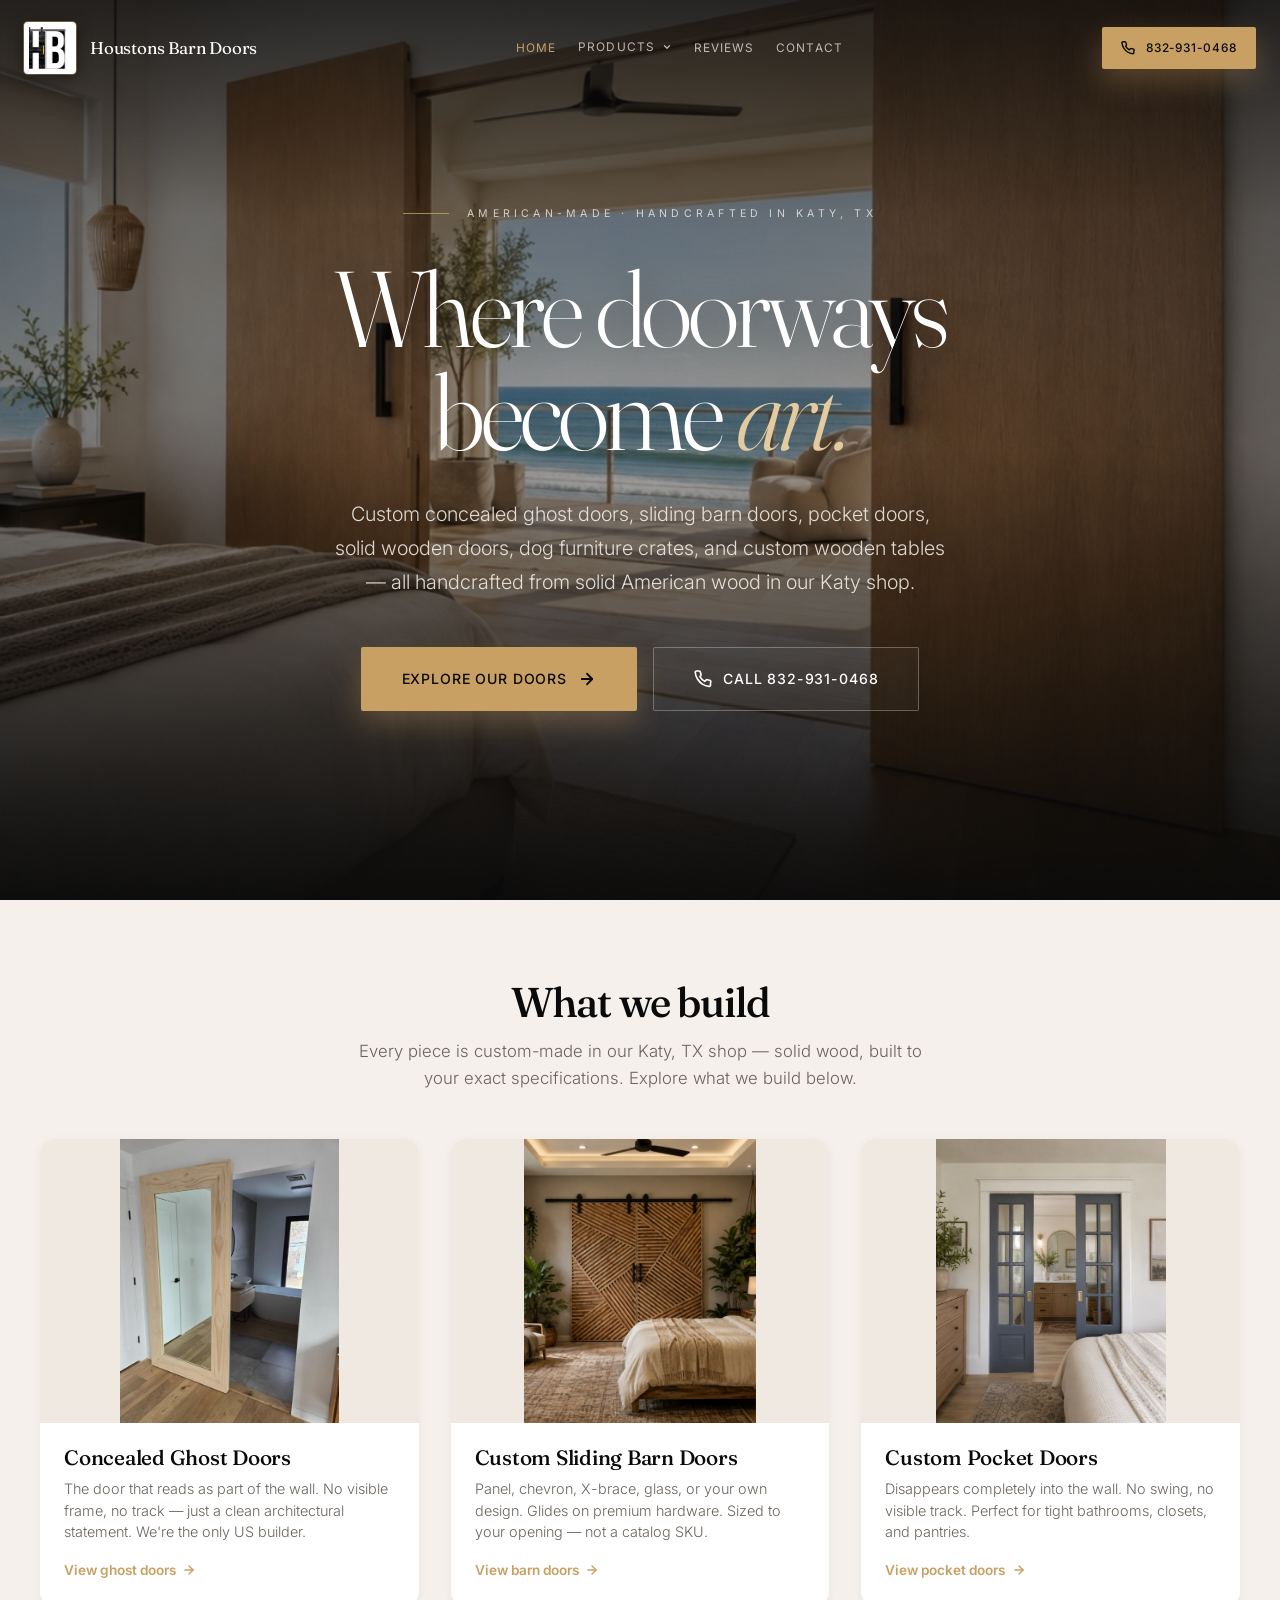
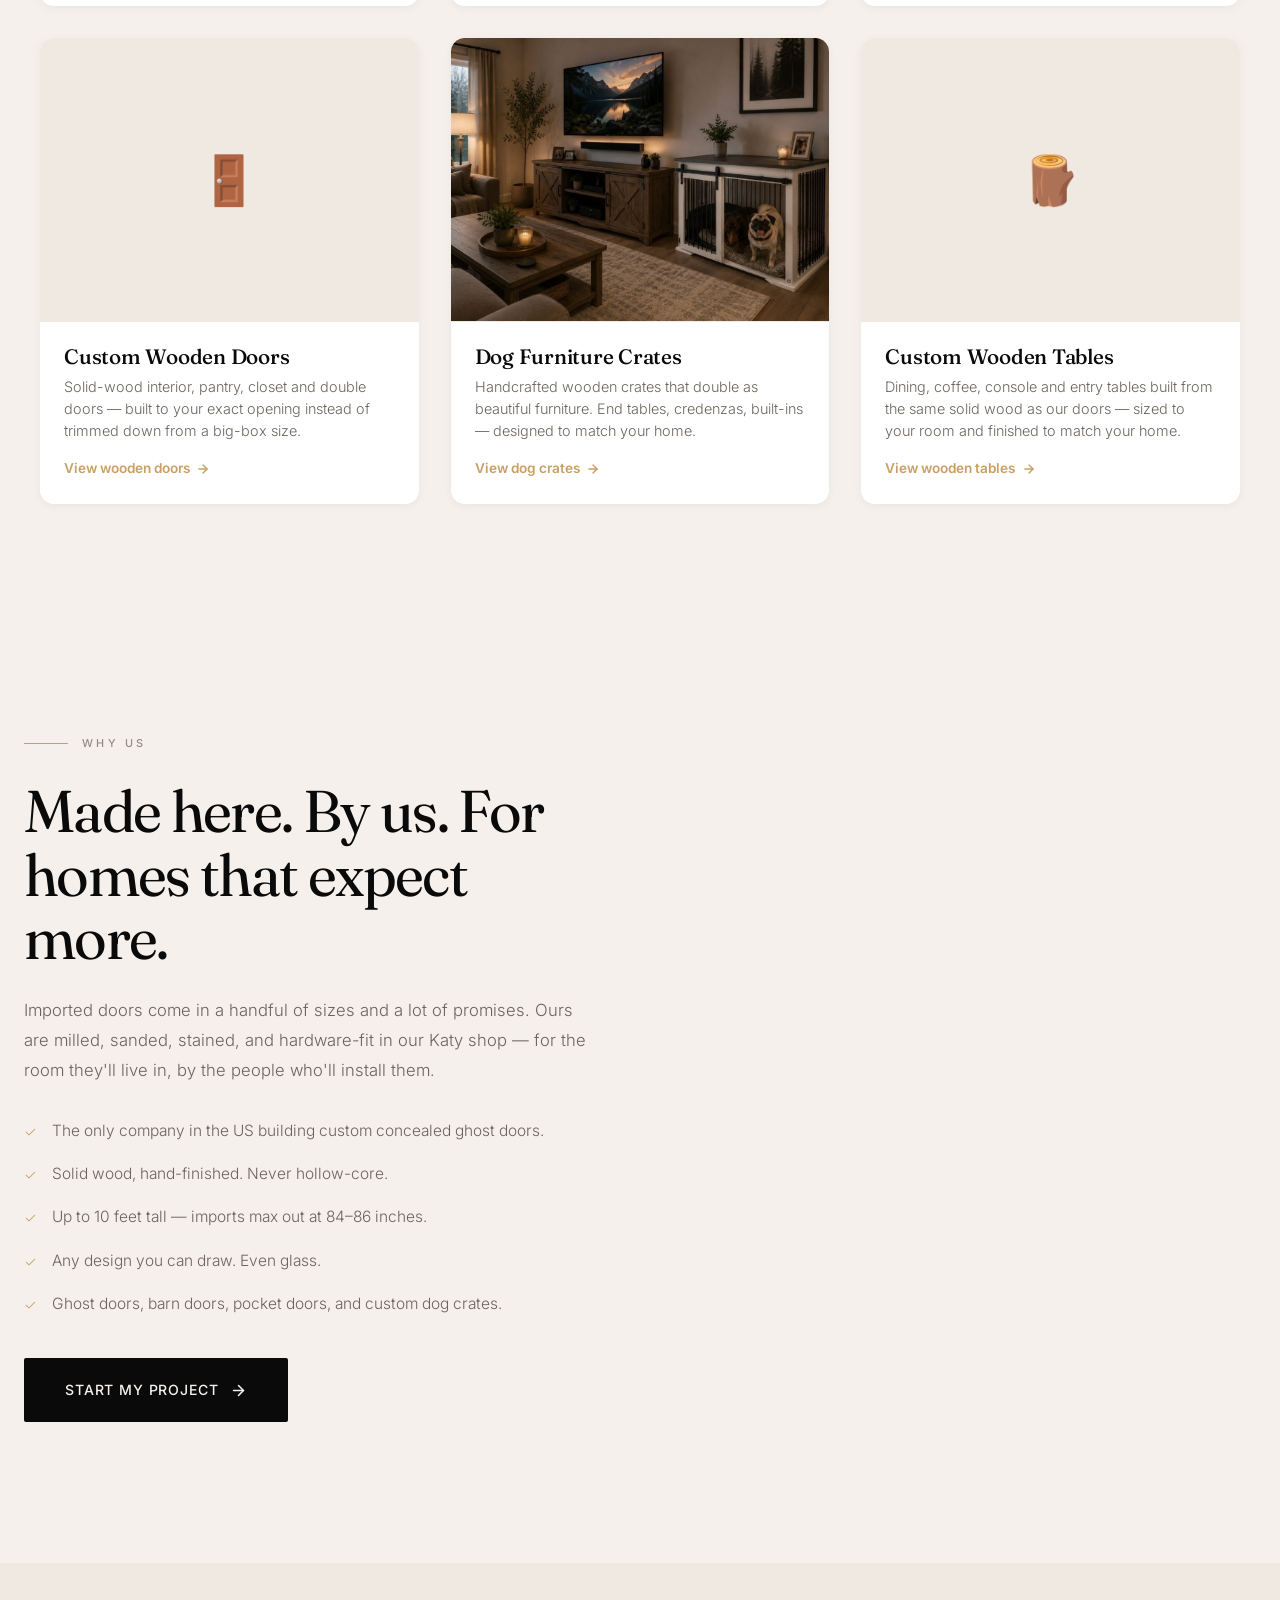
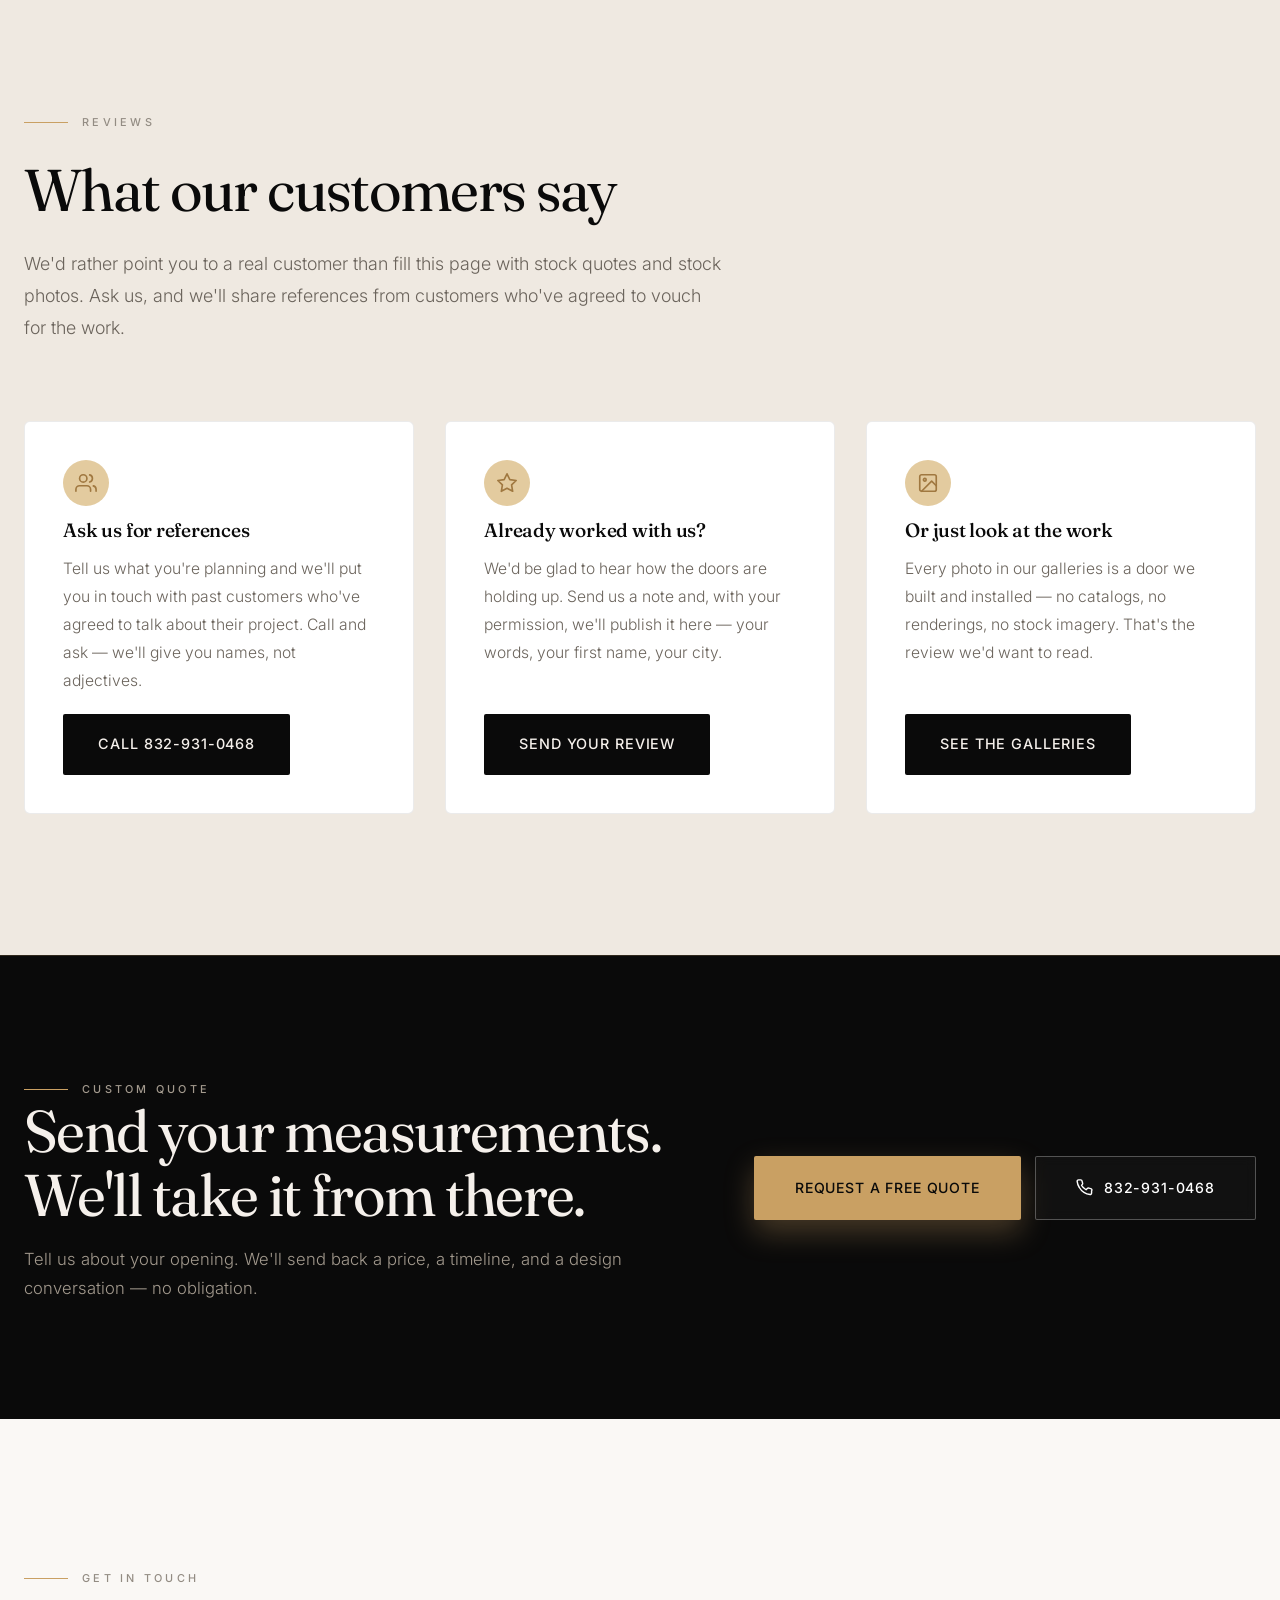
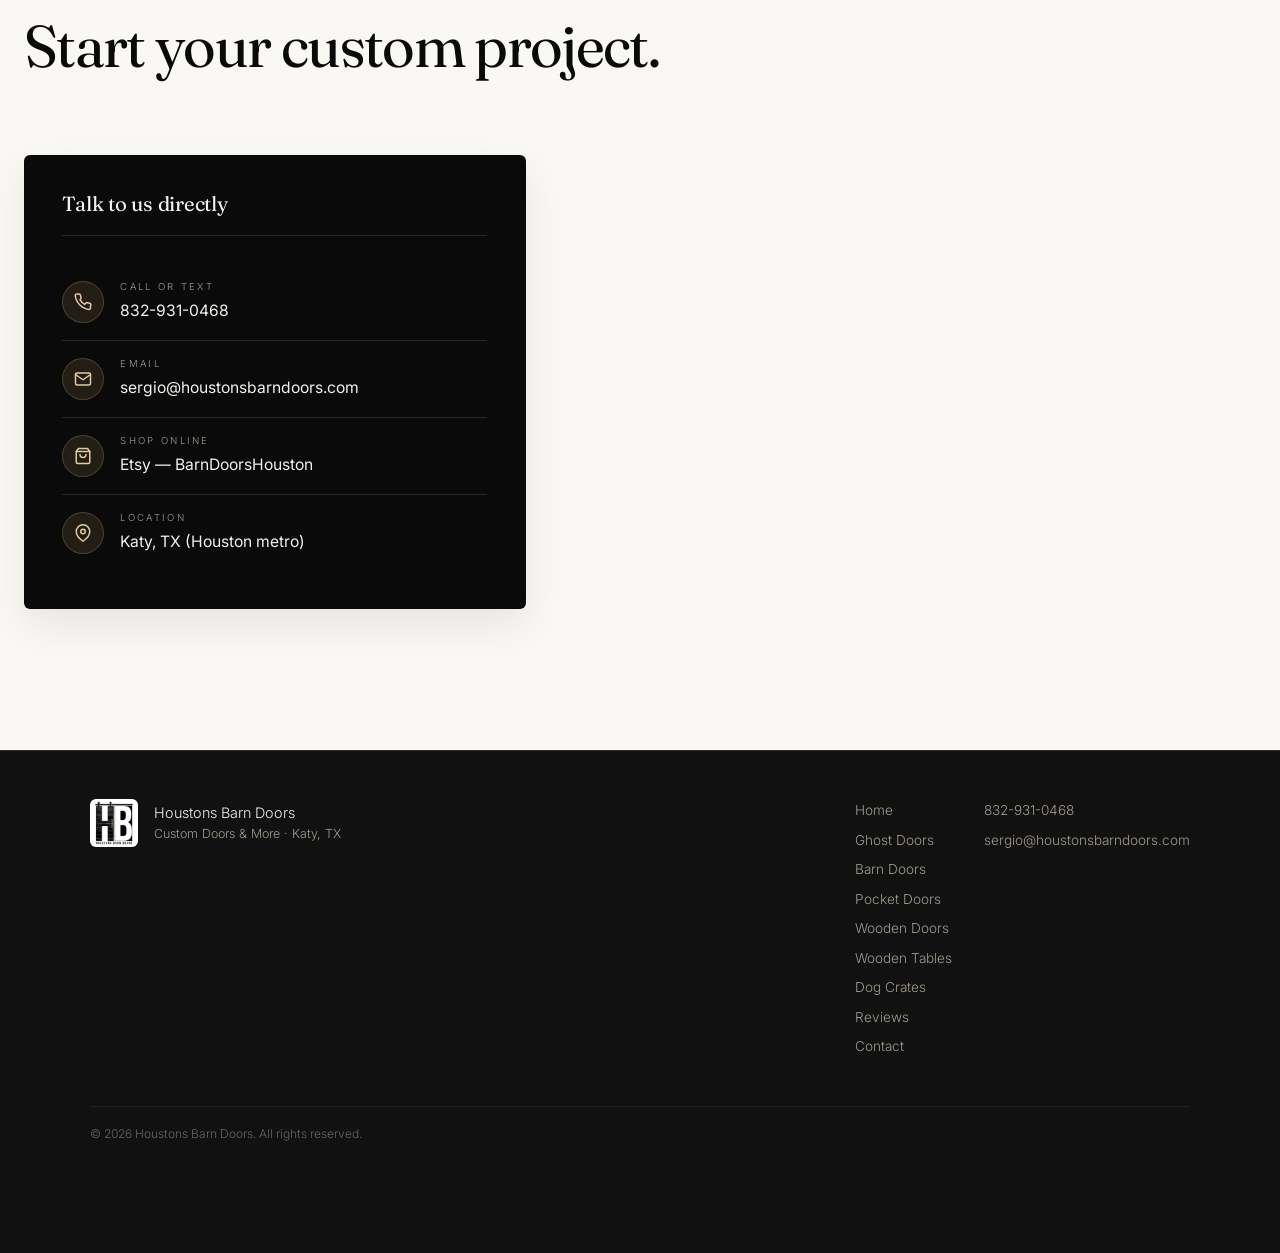
==== index.html @ dc3900f4 "fix(reviews): repair grid overflow band and tighten review-section claims" ====
<!DOCTYPE html>
<html lang="en">
<head>
  <meta charset="UTF-8">
  <meta name="viewport" content="width=device-width, initial-scale=1.0">
  <title>Houstons Barn Doors | Custom Ghost Doors, Barn Doors & More — Katy, TX</title>
  <meta name="description" content="Handcrafted concealed ghost doors, sliding barn doors, pocket doors, solid wooden doors, dog furniture crates, and custom wooden tables — made in Katy, TX. Solid wood, any design, up to 10 feet tall.">
  <meta name="theme-color" content="#0a0a0a">

  <!-- Open Graph -->
  <meta property="og:title" content="Houstons Barn Doors — Custom Doors & More, Katy TX">
  <meta property="og:description" content="Where doorways become art. Handcrafted concealed ghost doors, sliding barn doors, pocket doors, solid wooden doors, dog furniture crates, and custom wooden tables. Solid American wood.">
  <meta property="og:type" content="website">
  <meta property="og:image" content="assets/images/ghost-doors/ghost-1.jpg">

  <!-- Preload hero -->
  <link rel="preload" as="image" href="assets/images/ghost-doors/ghost-1.jpg" fetchpriority="high">

  <!-- Fonts -->
  <link rel="preconnect" href="https://fonts.googleapis.com">
  <link rel="preconnect" href="https://fonts.gstatic.com" crossorigin>
  <link href="https://fonts.googleapis.com/css2?family=Fraunces:ital,opsz,wght@0,9..144,300;0,9..144,400;0,9..144,500;0,9..144,600;1,9..144,300;1,9..144,400;1,9..144,500&family=Inter:wght@200;300;400;500;600&display=swap" rel="stylesheet">

  <!-- AOS -->
  <link rel="stylesheet" href="https://unpkg.com/aos@2.3.4/dist/aos.css">

  <link rel="icon" href="data:image/svg+xml,%3Csvg xmlns='http://www.w3.org/2000/svg' viewBox='0 0 100 100'%3E%3Crect width='100' height='100' fill='%230a0a0a'/%3E%3Cg fill='%23ffffff'%3E%3Crect x='8' y='22' width='34' height='5'/%3E%3Crect x='8' y='73' width='34' height='5'/%3E%3Crect x='15' y='22' width='7' height='56'/%3E%3Crect x='28' y='22' width='7' height='56'/%3E%3Crect x='15' y='47' width='20' height='6'/%3E%3Crect x='52' y='22' width='24' height='5'/%3E%3Crect x='52' y='73' width='28' height='5'/%3E%3Crect x='58' y='22' width='7' height='56'/%3E%3Cpath d='M65 27 h10 a11 11 0 0 1 0 22 h-10 z'/%3E%3Cpath d='M65 49 h12 a12 12 0 0 1 0 24 h-12 z'/%3E%3C/g%3E%3Crect x='44' y='38' width='4' height='24' fill='%23c9a063'/%3E%3C/svg%3E">
  <link rel="stylesheet" href="styles.css">
  <link rel="stylesheet" href="door-page.css">
</head>
<body>

  <a class="skip-link" href="#main">Skip to content</a>

  <!-- ============================================================ NAVBAR -->
  <nav class="nav" id="nav">
    <div class="nav__inner">
      <a href="index.html" class="nav__logo" aria-label="Houstons Barn Doors home">
        <span class="nav__mark" aria-hidden="true">
          <span class="nav__mark-crop">
            <img src="assets/logo/hb-logo.jpg" alt="" class="nav__logo-img" width="52" height="52" fetchpriority="high">
          </span>
        </span>
        <span class="nav__wordmark">
          <span class="nav__wordmark-primary">Houstons Barn Doors</span>
          <span class="nav__wordmark-sub">Custom Doors &amp; More · Katy, TX</span>
        </span>
      </a>
      <div class="nav__links" id="navLinks">
        <a href="index.html" class="active">Home</a>
        <div class="nav__group">
          <button type="button" class="nav__group-toggle" id="navProductsToggle" aria-expanded="false" aria-controls="navProductsMenu">
            <span>Products</span>
            <svg class="nav__group-chevron" xmlns="http://www.w3.org/2000/svg" width="10" height="10" viewBox="0 0 24 24" fill="none" stroke="currentColor" stroke-width="3" stroke-linecap="round" stroke-linejoin="round" aria-hidden="true"><polyline points="6 9 12 15 18 9"/></svg>
          </button>
          <div class="nav__group-menu" id="navProductsMenu" role="group" aria-labelledby="navProductsToggle">
            <a href="doors/ghost-doors.html">Ghost Doors</a>
            <a href="doors/barn-doors.html">Barn Doors</a>
            <a href="doors/pocket-doors.html">Pocket Doors</a>
            <a href="doors/wooden-doors.html">Wooden Doors</a>
            <a href="doors/wooden-tables.html">Wooden Tables</a>
            <a href="doors/dog-crates.html">Dog Crates</a>
          </div>
        </div>
        <a href="#reviews">Reviews</a>
        <a href="#contact">Contact</a>
      </div>
      <div class="nav__cta">
        <a href="tel:8329310468" class="btn btn--accent btn--sm">
          <svg xmlns="http://www.w3.org/2000/svg" width="14" height="14" viewBox="0 0 24 24" fill="none" stroke="currentColor" stroke-width="2.4" stroke-linecap="round" stroke-linejoin="round" aria-hidden="true"><path d="M22 16.92v3a2 2 0 0 1-2.18 2 19.79 19.79 0 0 1-8.63-3.07A19.5 19.5 0 0 1 4.69 12a19.79 19.79 0 0 1-3.07-8.67A2 2 0 0 1 3.6 1.27h3a2 2 0 0 1 2 1.72c.127.96.361 1.903.7 2.81a2 2 0 0 1-.45 2.11L7.91 8.88a16 16 0 0 0 6.29 6.29l1.77-1.77a2 2 0 0 1 2.11-.45c.907.339 1.85.573 2.81.7A2 2 0 0 1 22 16.92z"/></svg>
          <span>832-931-0468</span>
        </a>
        <button class="nav__toggle" id="navToggle" aria-label="Open menu" aria-expanded="false">
          <span></span><span></span><span></span>
        </button>
      </div>
    </div>
  </nav>

  <!-- ============================================================ HERO -->
  <header class="hero" id="top">
    <div class="hero__bg" style="background-image: url('assets/images/ghost-doors/ghost-1.jpg');" role="img" aria-label="Custom concealed ghost door installation"></div>
    <div class="hero__scrim"></div>

    <div class="hero__inner">
      <div class="hero__eyebrow reveal">
        <span class="hero__eyebrow-rule"></span>
        <span>American-made · Handcrafted in Katy, TX</span>
      </div>
      <h1 class="hero__title reveal">
        Where doorways<br>become <em>art.</em>
      </h1>
      <p class="hero__lede reveal">
        Custom concealed ghost doors, sliding barn doors, pocket doors, solid wooden doors,
        dog furniture crates, and custom wooden tables — all handcrafted from solid American
        wood in our Katy shop.
      </p>
      <div class="hero__ctas reveal">
        <a href="#products" class="btn btn--accent btn--lg">
          Explore Our Doors
          <svg xmlns="http://www.w3.org/2000/svg" width="18" height="18" viewBox="0 0 24 24" fill="none" stroke="currentColor" stroke-width="2.4" stroke-linecap="round" stroke-linejoin="round" aria-hidden="true"><line x1="5" y1="12" x2="19" y2="12"/><polyline points="12 5 19 12 12 19"/></svg>
        </a>
        <a href="tel:8329310468" class="btn btn--ghost-light btn--lg">
          <svg xmlns="http://www.w3.org/2000/svg" width="18" height="18" viewBox="0 0 24 24" fill="none" stroke="currentColor" stroke-width="2.2" stroke-linecap="round" stroke-linejoin="round" aria-hidden="true"><path d="M22 16.92v3a2 2 0 0 1-2.18 2 19.79 19.79 0 0 1-8.63-3.07A19.5 19.5 0 0 1 4.69 12a19.79 19.79 0 0 1-3.07-8.67A2 2 0 0 1 3.6 1.27h3a2 2 0 0 1 2 1.72c.127.96.361 1.903.7 2.81a2 2 0 0 1-.45 2.11L7.91 8.88a16 16 0 0 0 6.29 6.29l1.77-1.77a2 2 0 0 1 2.11-.45c.907.339 1.85.573 2.81.7A2 2 0 0 1 22 16.92z"/></svg>
          Call 832-931-0468
        </a>
      </div>
    </div>

    <a href="#products" class="hero__scroll" aria-label="Scroll to products">
      <span></span>
    </a>
  </header>

  <main id="main">

    <!-- ============================================================ PRODUCT CARDS -->
    <section class="home-products" id="products">
      <div class="home-products__inner">
        <header class="home-products__header" data-aos="fade-up">
          <h2>What we build</h2>
          <p>Every piece is custom-made in our Katy, TX shop — solid wood, built to your exact specifications. Explore what we build below.</p>
        </header>

        <div class="home-products__grid">
          <!-- Ghost Doors -->
          <a href="doors/ghost-doors.html" class="home-product-card" data-aos="fade-up" data-aos-delay="0">
            <div class="home-product-card__img">
              <img src="assets/images/ghost-doors/ghost-6.jpg" alt="Concealed ghost door installation" loading="lazy">
            </div>
            <div class="home-product-card__body">
              <h3 class="home-product-card__title">Concealed Ghost Doors</h3>
              <p class="home-product-card__desc">The door that reads as part of the wall. No visible frame, no track — just a clean architectural statement. We're the only US builder.</p>
              <span class="home-product-card__link">
                View ghost doors
                <svg xmlns="http://www.w3.org/2000/svg" width="14" height="14" viewBox="0 0 24 24" fill="none" stroke="currentColor" stroke-width="2.4" stroke-linecap="round" stroke-linejoin="round"><line x1="5" y1="12" x2="19" y2="12"/><polyline points="12 5 19 12 12 19"/></svg>
              </span>
            </div>
          </a>

          <!-- Barn Doors -->
          <a href="doors/barn-doors.html" class="home-product-card" data-aos="fade-up" data-aos-delay="100">
            <div class="home-product-card__img">
              <img src="assets/images/barn-doors/barn-1.jpg" alt="Custom sliding barn door" loading="lazy">
            </div>
            <div class="home-product-card__body">
              <h3 class="home-product-card__title">Custom Sliding Barn Doors</h3>
              <p class="home-product-card__desc">Panel, chevron, X-brace, glass, or your own design. Glides on premium hardware. Sized to your opening — not a catalog SKU.</p>
              <span class="home-product-card__link">
                View barn doors
                <svg xmlns="http://www.w3.org/2000/svg" width="14" height="14" viewBox="0 0 24 24" fill="none" stroke="currentColor" stroke-width="2.4" stroke-linecap="round" stroke-linejoin="round"><line x1="5" y1="12" x2="19" y2="12"/><polyline points="12 5 19 12 12 19"/></svg>
              </span>
            </div>
          </a>

          <!-- Pocket Doors -->
          <a href="doors/pocket-doors.html" class="home-product-card" data-aos="fade-up" data-aos-delay="200">
            <div class="home-product-card__img">
              <img src="assets/images/pocket-doors/pocket-3.jpg" alt="Custom pocket door installation" loading="lazy">
            </div>
            <div class="home-product-card__body">
              <h3 class="home-product-card__title">Custom Pocket Doors</h3>
              <p class="home-product-card__desc">Disappears completely into the wall. No swing, no visible track. Perfect for tight bathrooms, closets, and pantries.</p>
              <span class="home-product-card__link">
                View pocket doors
                <svg xmlns="http://www.w3.org/2000/svg" width="14" height="14" viewBox="0 0 24 24" fill="none" stroke="currentColor" stroke-width="2.4" stroke-linecap="round" stroke-linejoin="round"><line x1="5" y1="12" x2="19" y2="12"/><polyline points="12 5 19 12 12 19"/></svg>
              </span>
            </div>
          </a>

          <!-- Dog Furniture Crates -->
          <a href="doors/wooden-doors.html" class="home-product-card" data-aos="fade-up" data-aos-delay="300">
            <div class="home-product-card__img home-product-card__img--placeholder">
              <span>🚪</span>
            </div>
            <div class="home-product-card__body">
              <h3 class="home-product-card__title">Custom Wooden Doors</h3>
              <p class="home-product-card__desc">Solid-wood interior, pantry, closet and double doors — built to your exact opening instead of trimmed down from a big-box size.</p>
              <span class="home-product-card__link">
                View wooden doors
                <svg xmlns="http://www.w3.org/2000/svg" width="14" height="14" viewBox="0 0 24 24" fill="none" stroke="currentColor" stroke-width="2.4" stroke-linecap="round" stroke-linejoin="round"><line x1="5" y1="12" x2="19" y2="12"/><polyline points="12 5 19 12 12 19"/></svg>
              </span>
            </div>
          </a>

          <a href="doors/dog-crates.html" class="home-product-card" data-aos="fade-up" data-aos-delay="400">
            <div class="home-product-card__img">
              <img src="assets/images/dog-crates/crate-3.jpg" alt="Handcrafted dog furniture crate" loading="lazy">
            </div>
            <div class="home-product-card__body">
              <h3 class="home-product-card__title">Dog Furniture Crates</h3>
              <p class="home-product-card__desc">Handcrafted wooden crates that double as beautiful furniture. End tables, credenzas, built-ins — designed to match your home.</p>
              <span class="home-product-card__link">
                View dog crates
                <svg xmlns="http://www.w3.org/2000/svg" width="14" height="14" viewBox="0 0 24 24" fill="none" stroke="currentColor" stroke-width="2.4" stroke-linecap="round" stroke-linejoin="round"><line x1="5" y1="12" x2="19" y2="12"/><polyline points="12 5 19 12 12 19"/></svg>
              </span>
            </div>
          </a>

          <!-- Wooden Tables -->
          <a href="doors/wooden-tables.html" class="home-product-card" data-aos="fade-up" data-aos-delay="500">
            <div class="home-product-card__img home-product-card__img--placeholder">
              <span>🪵</span>
            </div>
            <div class="home-product-card__body">
              <h3 class="home-product-card__title">Custom Wooden Tables</h3>
              <p class="home-product-card__desc">Dining, coffee, console and entry tables built from the same solid wood as our doors — sized to your room and finished to match your home.</p>
              <span class="home-product-card__link">
                View wooden tables
                <svg xmlns="http://www.w3.org/2000/svg" width="14" height="14" viewBox="0 0 24 24" fill="none" stroke="currentColor" stroke-width="2.4" stroke-linecap="round" stroke-linejoin="round"><line x1="5" y1="12" x2="19" y2="12"/><polyline points="12 5 19 12 12 19"/></svg>
              </span>
            </div>
          </a>
        </div>
      </div>
    </section>

    <!-- ============================================================ WHY US -->
    <section class="section craft" id="craft">
      <div class="craft__inner">
        <div class="craft__copy" data-aos="fade-up">
          <p class="eyebrow"><span class="eyebrow__rule"></span>Why us</p>
          <h2>Made here. By us. For homes that expect more.</h2>
          <p>Imported doors come in a handful of sizes and a lot of promises. Ours are milled, sanded, stained, and hardware-fit in our Katy shop — for the room they'll live in, by the people who'll install them.</p>
          <ul class="craft__list">
            <li>
              <span class="craft__check" aria-hidden="true">✓</span>
              <span>The only company in the US building custom concealed ghost doors.</span>
            </li>
            <li>
              <span class="craft__check" aria-hidden="true">✓</span>
              <span>Solid wood, hand-finished. Never hollow-core.</span>
            </li>
            <li>
              <span class="craft__check" aria-hidden="true">✓</span>
              <span>Up to 10 feet tall — imports max out at 84–86 inches.</span>
            </li>
            <li>
              <span class="craft__check" aria-hidden="true">✓</span>
              <span>Any design you can draw. Even glass.</span>
            </li>
            <li>
              <span class="craft__check" aria-hidden="true">✓</span>
              <span>Ghost doors, barn doors, pocket doors, and custom dog crates.</span>
            </li>
          </ul>
          <a href="#contact" class="btn btn--dark btn--lg">Start My Project
            <svg xmlns="http://www.w3.org/2000/svg" width="17" height="17" viewBox="0 0 24 24" fill="none" stroke="currentColor" stroke-width="2.2" stroke-linecap="round" stroke-linejoin="round" aria-hidden="true"><line x1="5" y1="12" x2="19" y2="12"/><polyline points="12 5 19 12 12 19"/></svg>
          </a>
        </div>
      </div>
    </section>

    <!-- ============================================================ REVIEWS -->
    <section class="section reviews" id="reviews">
      <div class="section__inner">
        <header class="section__head" data-aos="fade-up">
          <p class="eyebrow"><span class="eyebrow__rule"></span>Reviews</p>
          <h2>What our customers say</h2>
          <p class="section__lede">We'd rather point you to a real customer than fill this page with stock quotes and stock photos. Ask us, and we'll share references from customers who've agreed to vouch for the work.</p>
        </header>

        <div class="reviews__grid">
          <div class="reviews__card" data-aos="fade-up">
            <span class="reviews__icon" aria-hidden="true">
              <svg xmlns="http://www.w3.org/2000/svg" width="22" height="22" viewBox="0 0 24 24" fill="none" stroke="currentColor" stroke-width="1.8" stroke-linecap="round" stroke-linejoin="round"><path d="M17 21v-2a4 4 0 0 0-4-4H5a4 4 0 0 0-4 4v2"/><circle cx="9" cy="7" r="4"/><path d="M23 21v-2a4 4 0 0 0-3-3.87"/><path d="M16 3.13a4 4 0 0 1 0 7.75"/></svg>
            </span>
            <h3>Ask us for references</h3>
            <p>Tell us what you're planning and we'll put you in touch with past customers who've agreed to talk about their project. Call and ask — we'll give you names, not adjectives.</p>
            <a href="tel:8329310468" class="btn btn--dark">Call 832-931-0468</a>
          </div>

          <div class="reviews__card" data-aos="fade-up" data-aos-delay="100">
            <span class="reviews__icon" aria-hidden="true">
              <svg xmlns="http://www.w3.org/2000/svg" width="22" height="22" viewBox="0 0 24 24" fill="none" stroke="currentColor" stroke-width="1.8" stroke-linecap="round" stroke-linejoin="round"><polygon points="12 2 15.09 8.26 22 9.27 17 14.14 18.18 21.02 12 17.77 5.82 21.02 7 14.14 2 9.27 8.91 8.26 12 2"/></svg>
            </span>
            <h3>Already worked with us?</h3>
            <p>We'd be glad to hear how the doors are holding up. Send us a note and, with your permission, we'll publish it here — your words, your first name, your city.</p>
            <a href="mailto:sergio@houstonsbarndoors.com?subject=My%20review%20of%20Houstons%20Barn%20Doors" class="btn btn--dark">Send Your Review</a>
          </div>

          <div class="reviews__card" data-aos="fade-up" data-aos-delay="200">
            <span class="reviews__icon" aria-hidden="true">
              <svg xmlns="http://www.w3.org/2000/svg" width="22" height="22" viewBox="0 0 24 24" fill="none" stroke="currentColor" stroke-width="1.8" stroke-linecap="round" stroke-linejoin="round"><rect x="3" y="3" width="18" height="18" rx="2" ry="2"/><circle cx="8.5" cy="8.5" r="1.5"/><polyline points="21 15 16 10 5 21"/></svg>
            </span>
            <h3>Or just look at the work</h3>
            <p>Every photo in our galleries is a door we built and installed — no catalogs, no renderings, no stock imagery. That's the review we'd want to read.</p>
            <a href="#products" class="btn btn--dark">See the Galleries</a>
          </div>
        </div>
      </div>
    </section>

    <!-- ============================================================ CTA STRIP -->
    <section class="cta-strip">
      <div class="cta-strip__inner">
        <div class="cta-strip__copy" data-aos="fade-up">
          <p class="eyebrow eyebrow--light"><span class="eyebrow__rule"></span>Custom quote</p>
          <h2>Send your measurements. We'll take it from there.</h2>
          <p>Tell us about your opening. We'll send back a price, a timeline, and a design conversation — no obligation.</p>
        </div>
        <div class="cta-strip__actions" data-aos="fade-up" data-aos-delay="150">
          <a href="#contact" class="btn btn--accent btn--lg">Request a Free Quote</a>
          <a href="tel:8329310468" class="btn btn--ghost-light btn--lg">
            <svg xmlns="http://www.w3.org/2000/svg" width="17" height="17" viewBox="0 0 24 24" fill="none" stroke="currentColor" stroke-width="2" stroke-linecap="round" stroke-linejoin="round" aria-hidden="true"><path d="M22 16.92v3a2 2 0 0 1-2.18 2 19.79 19.79 0 0 1-8.63-3.07A19.5 19.5 0 0 1 4.69 12a19.79 19.79 0 0 1-3.07-8.67A2 2 0 0 1 3.6 1.27h3a2 2 0 0 1 2 1.72c.127.96.361 1.903.7 2.81a2 2 0 0 1-.45 2.11L7.91 8.88a16 16 0 0 0 6.29 6.29l1.77-1.77a2 2 0 0 1 2.11-.45c.907.339 1.85.573 2.81.7A2 2 0 0 1 22 16.92z"/></svg>
            832-931-0468
          </a>
        </div>
      </div>
    </section>

    <!-- ============================================================ CONTACT -->
    <section class="section contact-section" id="contact">
      <div class="section__inner">
        <header class="section__head" data-aos="fade-up">
          <p class="eyebrow"><span class="eyebrow__rule"></span>Get in touch</p>
          <h2>Start your custom project.</h2>
        </header>

        <div class="contact">
          <aside class="contact__side" data-aos="fade-up">
            <div class="contact__card">
              <h3 class="contact__card-title">Talk to us directly</h3>

              <a href="tel:8329310468" class="contact__row">
                <span class="contact__icon">
                  <svg xmlns="http://www.w3.org/2000/svg" width="18" height="18" viewBox="0 0 24 24" fill="none" stroke="currentColor" stroke-width="2" stroke-linecap="round" stroke-linejoin="round" aria-hidden="true"><path d="M22 16.92v3a2 2 0 0 1-2.18 2 19.79 19.79 0 0 1-8.63-3.07A19.5 19.5 0 0 1 4.69 12a19.79 19.79 0 0 1-3.07-8.67A2 2 0 0 1 3.6 1.27h3a2 2 0 0 1 2 1.72c.127.96.361 1.903.7 2.81a2 2 0 0 1-.45 2.11L7.91 8.88a16 16 0 0 0 6.29 6.29l1.77-1.77a2 2 0 0 1 2.11-.45c.907.339 1.85.573 2.81.7A2 2 0 0 1 22 16.92z"/></svg>
                </span>
                <span>
                  <span class="contact__label">Call or text</span>
                  <span class="contact__value">832-931-0468</span>
                </span>
              </a>

              <a href="mailto:sergio@houstonsbarndoors.com" class="contact__row">
                <span class="contact__icon">
                  <svg xmlns="http://www.w3.org/2000/svg" width="18" height="18" viewBox="0 0 24 24" fill="none" stroke="currentColor" stroke-width="2" stroke-linecap="round" stroke-linejoin="round" aria-hidden="true"><path d="M4 4h16c1.1 0 2 .9 2 2v12c0 1.1-.9 2-2 2H4c-1.1 0-2-.9-2-2V6c0-1.1.9-2 2-2z"/><polyline points="22,6 12,13 2,6"/></svg>
                </span>
                <span>
                  <span class="contact__label">Email</span>
                  <span class="contact__value">sergio@houstonsbarndoors.com</span>
                </span>
              </a>

              <a href="https://www.etsy.com/shop/BarnDoorsHouston" target="_blank" rel="noopener noreferrer" class="contact__row">
                <span class="contact__icon">
                  <svg xmlns="http://www.w3.org/2000/svg" width="18" height="18" viewBox="0 0 24 24" fill="none" stroke="currentColor" stroke-width="2" stroke-linecap="round" stroke-linejoin="round" aria-hidden="true"><path d="M6 2 3 6v14a2 2 0 0 0 2 2h14a2 2 0 0 0 2-2V6l-3-4z"/><line x1="3" y1="6" x2="21" y2="6"/><path d="M16 10a4 4 0 0 1-8 0"/></svg>
                </span>
                <span>
                  <span class="contact__label">Shop online</span>
                  <span class="contact__value">Etsy — BarnDoorsHouston</span>
                </span>
              </a>

              <div class="contact__row contact__row--static">
                <span class="contact__icon">
                  <svg xmlns="http://www.w3.org/2000/svg" width="18" height="18" viewBox="0 0 24 24" fill="none" stroke="currentColor" stroke-width="2" stroke-linecap="round" stroke-linejoin="round" aria-hidden="true"><path d="M21 10c0 7-9 13-9 13s-9-6-9-13a9 9 0 0 1 18 0z"/><circle cx="12" cy="10" r="3"/></svg>
                </span>
                <span>
                  <span class="contact__label">Location</span>
                  <span class="contact__value">Katy, TX (Houston metro)</span>
                </span>
              </div>
            </div>
          </aside>
        </div>
      </div>
    </section>

  </main>

  <!-- ============================================================ FOOTER -->
  <footer class="footer">
    <div class="footer__inner">
      <div class="footer__brand">
        <img src="assets/logo/hb-logo.jpg" alt="Houstons Barn Doors" class="footer__logo" width="48" height="48">
        <p>Houstons Barn Doors<br><span class="footer__sub">Custom Doors &amp; More · Katy, TX</span></p>
      </div>
      <div class="footer__links">
        <a href="index.html">Home</a>
        <a href="doors/ghost-doors.html">Ghost Doors</a>
        <a href="doors/barn-doors.html">Barn Doors</a>
        <a href="doors/pocket-doors.html">Pocket Doors</a>
        <a href="doors/wooden-doors.html">Wooden Doors</a>
        <a href="doors/wooden-tables.html">Wooden Tables</a>
        <a href="doors/dog-crates.html">Dog Crates</a>
        <a href="#reviews">Reviews</a>
        <a href="#contact">Contact</a>
      </div>
      <div class="footer__contact">
        <a href="tel:8329310468">832-931-0468</a>
        <a href="mailto:sergio@houstonsbarndoors.com">sergio@houstonsbarndoors.com</a>
      </div>
      <p class="footer__copy">&copy; 2026 Houstons Barn Doors. All rights reserved.</p>
    </div>
  </footer>

  <script src="https://unpkg.com/aos@2.3.4/dist/aos.js"></script>
  <script src="scripts.js"></script>
  <script src="door-page.js"></script>
</body>
</html>
---- styles.css ----
/* ============================================================
   Houstons Barn Doors — LUXURY REDESIGN
   Black · white · brass gold (matches the HB barn-rail mark)
   Cinematic scroll · full-screen ghost door hero
   ============================================================ */

:root {
  color-scheme: light;

  /* Core palette */
  --charcoal:      #0a0a0a;
  --charcoal-2:    #111111;
  --charcoal-3:    #191817;

  --off-white:     #f5f0eb;
  --off-white-2:   #faf8f5;
  --cream:         #e8dfd5;

  /* Brand gold — pulled from the brass handle bar in the HB logo */
  --gold:          #c9a063;
  --gold-light:    #d4b07a;
  --gold-dark:     #a07840;
  --gold-tint:     #e3cb9f;
  --gold-rgb:      201, 160, 99;

  --sand:          var(--gold);
  --sand-2:        var(--gold);
  --sand-3:        var(--gold-tint);

  --warm-gray:     #3a3530;
  --muted:         #6b645c;
  --muted-2:       #938c83;

  --border:        #ded6cb;
  --border-soft:   #ebe4da;

  /* Dark surface tokens */
  --dark-bg:       var(--charcoal);
  --dark-bg-2:     var(--charcoal-2);
  --dark-ink:      var(--off-white);
  --dark-muted:    #a39a8e;
  --dark-border:   rgba(245, 240, 235, 0.12);

  /* Semantic aliases */
  --bg:            var(--off-white);
  --bg-2:          #efe9e1;
  --surface:       #ffffff;
  --surface-soft:  var(--off-white-2);
  --ink:           var(--charcoal);
  --ink-2:         var(--charcoal-2);
  --accent:        var(--gold);
  --accent-2:      var(--gold-dark);
  --accent-3:      var(--gold-tint);
  --btn-accent:    var(--gold);

  /* FX */
  --shadow-sm: 0 2px 10px rgba(10, 10, 10, 0.05);
  --shadow:    0 16px 40px rgba(10, 10, 10, 0.08);
  --shadow-lg: 0 40px 80px rgba(10, 10, 10, 0.16);
  --shadow-accent: 0 12px 30px rgba(201, 160, 99, 0.32);

  --radius: 2px;
  --radius-md: 6px;
  --radius-lg: 14px;

  /* Type */
  --serif: "Fraunces", Georgia, "Times New Roman", serif;
  --sans:  "Inter", -apple-system, BlinkMacSystemFont, "Segoe UI", Roboto, Helvetica, Arial, sans-serif;

  --ease: cubic-bezier(.16,.84,.28,1);

  --nav-h: 96px;
}

/* ============================================================ RESET */
* { box-sizing: border-box; }

html {
  scroll-behavior: smooth;
  overflow-x: hidden;
  max-width: 100%;
  scroll-padding-top: var(--nav-h);
}

body {
  margin: 0;
  font-family: var(--sans);
  color: var(--ink);
  background: var(--bg);
  line-height: 1.7;
  font-weight: 300;
  -webkit-font-smoothing: antialiased;
  text-rendering: optimizeLegibility;
  overflow-x: hidden;
  max-width: 100%;
}

img { display: block; max-width: 100%; }
a { color: var(--ink); text-decoration: none; }
button { font-family: inherit; }
ul, ol { list-style: none; margin: 0; padding: 0; }

.skip-link {
  position: absolute; left: -9999px; top: auto;
  background: var(--ink); color: #fff; padding: 12px 18px; z-index: 999;
  border-radius: var(--radius-md);
}
.skip-link:focus { left: 16px; top: 16px; }

::selection { background: var(--sand); color: var(--charcoal); }

/* ============================================================ TYPOGRAPHY */
h1, h2, h3, h4 {
  font-family: var(--serif);
  color: var(--ink);
  font-weight: 400;
  letter-spacing: -0.022em;
  line-height: 1.08;
  margin: 0 0 0.45em;
}
h1 { font-size: clamp(3.1rem, 8.4vw, 7.4rem); font-weight: 300; letter-spacing: -0.038em; }
h2 { font-size: clamp(2.15rem, 4.6vw, 4rem); letter-spacing: -0.028em; }
h3 { font-size: clamp(1.18rem, 1.7vw, 1.45rem); font-weight: 500; letter-spacing: -0.012em; }
h4 { font-size: 0.82rem; font-weight: 600; letter-spacing: 0.18em; text-transform: uppercase; font-family: var(--sans); }

p {
  margin: 0 0 1.15em;
  color: var(--muted);
  font-size: 1.045rem;
  font-weight: 300;
  line-height: 1.78;
}
em { font-style: italic; color: var(--accent-2); font-weight: 300; }
strong { font-weight: 500; color: var(--ink); }

.eyebrow {
  display: inline-flex; align-items: center; gap: 14px;
  font-family: var(--sans);
  font-size: 0.68rem;
  letter-spacing: 0.3em;
  text-transform: uppercase;
  color: var(--muted-2);
  font-weight: 500;
  margin: 0 0 26px;
}
.eyebrow__rule { width: 44px; height: 1px; background: var(--sand); display: inline-block; }
.eyebrow--center { justify-content: center; }
.eyebrow--light { color: var(--dark-muted); }
.eyebrow--light .eyebrow__rule { background: var(--sand); }

/* ============================================================ BUTTONS */
.btn {
  display: inline-flex; align-items: center; justify-content: center;
  gap: 11px;
  font-family: var(--sans);
  font-weight: 500;
  font-size: 0.9rem;
  letter-spacing: 0.06em;
  text-transform: uppercase;
  padding: 17px 34px;
  border-radius: 2px;
  border: 1px solid transparent;
  cursor: pointer;
  position: relative;
  overflow: hidden;
  transition: transform 300ms var(--ease), background 300ms var(--ease),
              color 300ms var(--ease), box-shadow 300ms var(--ease),
              border-color 300ms var(--ease);
  white-space: nowrap;
}
.btn svg { transition: transform 300ms var(--ease); }
.btn:hover { transform: translateY(-2px); }
.btn:hover svg { transform: translateX(3px); }
.btn:active { transform: translateY(0); }
.btn:focus-visible { outline: 2px solid var(--sand); outline-offset: 3px; }

.btn--accent {
  background: var(--btn-accent);
  color: var(--charcoal);
  box-shadow: var(--shadow-accent);
}
.btn--accent:hover { background: var(--gold-light); color: #000; box-shadow: 0 18px 40px rgba(201, 160, 99, 0.42); }

.btn--dark { background: var(--charcoal); color: var(--off-white); }
.btn--dark:hover { background: var(--warm-gray); }

.btn--ghost-light {
  background: rgba(255,255,255,0.03);
  color: #fff;
  border-color: rgba(255,255,255,0.28);
  backdrop-filter: blur(6px);
  -webkit-backdrop-filter: blur(6px);
}
.btn--ghost-light:hover { background: rgba(255,255,255,0.11); border-color: rgba(255,255,255,0.55); }

.btn--sm { padding: 10px 18px; font-size: 0.74rem; letter-spacing: 0.08em; }
.btn--lg { padding: 19px 40px; font-size: 0.88rem; }
.btn--full { width: 100%; }

/* ============================================================ NAV */
.nav {
  position: fixed; top: 0; left: 0; right: 0;
  z-index: 100;
  background: transparent;
  border-bottom: 1px solid rgba(255,255,255,0);
  transition: background 420ms var(--ease), border-color 420ms var(--ease),
              padding 420ms var(--ease), backdrop-filter 420ms var(--ease);
}
.nav.is-scrolled {
  background: rgba(10, 10, 10, 0.88);
  backdrop-filter: saturate(150%) blur(18px);
  -webkit-backdrop-filter: saturate(150%) blur(18px);
  border-bottom-color: rgba(245, 240, 235, 0.09);
}

.nav__inner {
  width: min(1320px, calc(100% - 48px));
  margin: 0 auto;
  display: grid;
  grid-template-columns: auto 1fr auto;
  align-items: center;
  gap: 28px;
  padding: 22px 0;
  transition: padding 420ms var(--ease);
}
.nav.is-scrolled .nav__inner { padding: 13px 0; }

.nav__logo { display: inline-flex; align-items: center; gap: 14px; color: #fff; }

/* Brand mark — the real HB logo on a white plaque. The source art is 1024×1024
   with the monogram at x 91.5→932.5 / y 58.5→899.5 and the "HOUSTONS BARN DOORS"
   lockup text below it; the crop window trims that text off so the adjacent
   wordmark isn't duplicated. */
.nav__mark {
  display: block; flex-shrink: 0;
  width: 52px; height: 52px;
  padding: 5px;
  background: #fff;
  border-radius: 4px;
  box-shadow: 0 3px 16px rgba(0,0,0,0.45), 0 0 0 1px rgba(201, 160, 99, 0.55);
  transition: transform 420ms var(--ease), box-shadow 420ms var(--ease);
}
.nav__logo:hover .nav__mark {
  transform: scale(1.05);
  box-shadow: 0 6px 22px rgba(0,0,0,0.5), 0 0 0 1px rgba(201, 160, 99, 0.9);
}
.nav__mark-crop,
.footer__mark-crop {
  position: relative; display: block;
  width: 100%; height: 100%;
  overflow: hidden;
}
.nav__logo-img,
.footer__logo-img {
  position: absolute; display: block;
  width: 121.8%; height: 121.8%;
  left: -10.88%; top: -6.96%;
  object-fit: cover;
}

.nav__wordmark { display: flex; flex-direction: column; line-height: 1.15; white-space: nowrap; }
.nav__wordmark-primary {
  font-family: var(--serif);
  font-size: 1.06rem;
  font-weight: 400;
  letter-spacing: -0.012em;
  color: #fff;
}
.nav__wordmark-sub {
  font-size: 0.6rem;
  letter-spacing: 0.24em;
  text-transform: uppercase;
  color: rgba(245, 240, 235, 0.5);
  font-weight: 400;
  margin-top: 3px;
}

.nav__links { display: flex; justify-content: center; gap: 34px; }
.nav__links a {
  color: rgba(245, 240, 235, 0.72);
  font-size: 0.78rem;
  font-weight: 400;
  letter-spacing: 0.12em;
  text-transform: uppercase;
  position: relative;
  padding: 6px 0;
  white-space: nowrap;
  transition: color 280ms var(--ease);
}
.nav__links a::after {
  content: "";
  position: absolute; left: 0; right: 0; bottom: 0;
  height: 1px; background: var(--sand);
  transform: scaleX(0); transform-origin: left;
  transition: transform 340ms var(--ease);
}
.nav__links a:hover { color: #fff; }
.nav__links a:hover::after { transform: scaleX(1); }

/* ---- Products dropdown -------------------------------------------------
   Six product pages no longer fit as flat nav items on a laptop line, so they
   live in a single dropdown. Adding a seventh product page is now free. */
.nav__group { position: relative; }
.nav__group-toggle {
  display: inline-flex;
  align-items: center;
  gap: 7px;
  background: none;
  border: 0;
  cursor: pointer;
  font-family: inherit;
  color: rgba(245, 240, 235, 0.72);
  font-size: 0.78rem;
  font-weight: 400;
  letter-spacing: 0.12em;
  text-transform: uppercase;
  white-space: nowrap;
  padding: 6px 0;
  transition: color 280ms var(--ease);
}
.nav__group:hover .nav__group-toggle,
.nav__group-toggle:hover,
.nav__group-toggle:focus-visible,
.nav__group.is-current .nav__group-toggle { color: #fff; }
.nav__group-chevron { transition: transform 280ms var(--ease); }
.nav__group-toggle[aria-expanded="true"] .nav__group-chevron { transform: rotate(180deg); }

/* Invisible bridge so the pointer can travel from the toggle to the menu
   without crossing a dead gap. Desktop only: below the breakpoint the group is
   position:static inside the fixed panel, where an absolutely positioned
   pseudo-element would add phantom scroll height. Gated by min-width rather
   than reset later, because `.nav__group:hover::after` (0,2,1) outranks any
   plain `.nav__group::after` reset (0,1,1) and would never be overridden. */
@media (min-width: 1025px) {
  .nav__group:hover::after {
    content: "";
    position: absolute;
    left: 0; right: 0; top: 100%;
    height: 16px;
  }
}

.nav__group-menu {
  position: absolute;
  top: calc(100% + 14px);
  left: 50%;
  transform: translateX(-50%) translateY(-6px);
  display: flex;
  flex-direction: column;
  min-width: 212px;
  padding: 10px 0;
  background: rgba(10, 10, 10, 0.98);
  backdrop-filter: blur(20px);
  -webkit-backdrop-filter: blur(20px);
  border: 1px solid rgba(245, 240, 235, 0.09);
  opacity: 0;
  visibility: hidden;
  pointer-events: none;
  transition: opacity 240ms var(--ease), transform 240ms var(--ease), visibility 240ms;
  z-index: 60;
}
/* `.is-open` is the single source of truth for the open state. Hover and focus
   are handled in scripts.js so that the visible state and aria-expanded can
   never disagree — driving visibility from :hover/:focus-within in CSS made
   click-to-close and Escape silent no-ops. */
.nav__group-menu.is-open {
  opacity: 1;
  visibility: visible;
  pointer-events: auto;
  transform: translateX(-50%) translateY(0);
}
.nav__group-menu a {
  padding: 11px 22px;
  font-size: 0.72rem;
  letter-spacing: 0.1em;
}
.nav__group-menu a::after { display: none; }
.nav__group-menu a:hover { color: #fff; background: rgba(245, 240, 235, 0.05); }
.nav__group-menu a.active { color: var(--sand); }

.nav__cta { display: flex; align-items: center; gap: 12px; justify-self: end; }

.nav__toggle {
  display: none;
  flex-direction: column; justify-content: center; gap: 5px;
  width: 42px; height: 42px;
  background: transparent; border: 1px solid rgba(255,255,255,0.22);
  border-radius: 2px; cursor: pointer; padding: 0 10px;
}
.nav__toggle span {
  display: block; height: 1.5px; width: 100%; background: #fff;
  transition: transform 300ms var(--ease), opacity 240ms var(--ease);
}
.nav__toggle.is-open span:nth-child(1) { transform: translateY(6.5px) rotate(45deg); }
.nav__toggle.is-open span:nth-child(2) { opacity: 0; }
.nav__toggle.is-open span:nth-child(3) { transform: translateY(-6.5px) rotate(-45deg); }

/* ============================================================ HERO */
.hero {
  position: relative;
  min-height: 100vh;
  min-height: 100svh;
  display: flex;
  flex-direction: column;
  align-items: center;
  justify-content: center;
  text-align: center;
  padding: calc(var(--nav-h) + 40px) 24px 120px;
  overflow: hidden;
  background: var(--charcoal);
  isolation: isolate;
}

/* Fixed background => true cinematic parallax as content scrolls over it */
.hero__bg {
  position: fixed;
  inset: 0;
  background-image: url("assets/images/ghost-door-hero-ai.jpg");
  background-size: cover;
  /* centered (not top-weighted) + no extra zoom, so the image isn't cut off top/bottom (Paula's feedback 9/8) */
  background-position: center center;
  background-repeat: no-repeat;
  background-attachment: scroll;
  z-index: -2;
  will-change: transform;
  transform: scale(1.0);
}

.hero__scrim {
  position: fixed;
  inset: 0;
  z-index: -1;
  background:
    linear-gradient(180deg,
      rgba(10,10,10,0.78) 0%,
      rgba(10,10,10,0.40) 24%,
      rgba(10,10,10,0.34) 50%,
      rgba(10,10,10,0.72) 80%,
      rgba(10,10,10,0.96) 100%),
    radial-gradient(120% 82% at 50% 52%, rgba(10,10,10,0) 0%, rgba(10,10,10,0.55) 100%);
}

.hero__grain {
  position: absolute;
  inset: 0;
  pointer-events: none;
  opacity: 0.16;
  mix-blend-mode: overlay;
  background-image: url("data:image/svg+xml,%3Csvg xmlns='http://www.w3.org/2000/svg' width='140' height='140'%3E%3Cfilter id='n'%3E%3CfeTurbulence type='fractalNoise' baseFrequency='0.85' numOctaves='3'/%3E%3C/filter%3E%3Crect width='140' height='140' filter='url(%23n)' opacity='0.55'/%3E%3C/svg%3E");
}

.hero__inner {
  position: relative;
  z-index: 2;
  width: min(1040px, 100%);
  display: flex;
  flex-direction: column;
  align-items: center;
}

.hero__eyebrow {
  display: inline-flex; align-items: center; gap: 18px;
  font-size: 0.66rem;
  letter-spacing: 0.4em;
  text-transform: uppercase;
  color: rgba(245, 240, 235, 0.78);
  font-weight: 400;
  margin: 0 0 34px;
  animation: heroIn 1100ms var(--ease) both;
  animation-delay: 120ms;
}
.hero__eyebrow-rule { width: 46px; height: 1px; background: rgba(201, 160, 99, 0.8); display: inline-block; }

.hero__title {
  color: #fff;
  font-weight: 300;
  line-height: 0.96;
  margin: 0 0 34px;
  text-shadow: 0 3px 50px rgba(0,0,0,0.5);
  animation: heroIn 1200ms var(--ease) both;
  animation-delay: 240ms;
}
.hero__title em {
  color: var(--sand-3);
  font-style: italic;
  font-weight: 300;
}

.hero__lede {
  color: rgba(245, 240, 235, 0.88);
  font-size: clamp(1.02rem, 1.55vw, 1.24rem);
  font-weight: 300;
  line-height: 1.72;
  max-width: 620px;
  margin: 0 0 48px;
  text-shadow: 0 2px 22px rgba(0,0,0,0.55);
  animation: heroIn 1200ms var(--ease) both;
  animation-delay: 380ms;
}

.hero__ctas {
  display: flex; flex-wrap: wrap; gap: 16px; justify-content: center;
  animation: heroIn 1200ms var(--ease) both;
  animation-delay: 520ms;
}

@keyframes heroIn {
  from { opacity: 0; transform: translateY(30px); filter: blur(6px); }
  to   { opacity: 1; transform: translateY(0);    filter: blur(0); }
}

.hero__scroll {
  position: absolute;
  bottom: 40px; left: 50%;
  transform: translateX(-50%);
  z-index: 3;
  display: flex; flex-direction: column; align-items: center; gap: 14px;
  color: rgba(245, 240, 235, 0.6);
  font-size: 0.6rem;
  letter-spacing: 0.34em;
  text-transform: uppercase;
  animation: heroIn 1200ms var(--ease) both;
  animation-delay: 800ms;
  transition: color 300ms var(--ease);
}
.hero__scroll:hover { color: #fff; }
.hero__scroll-line {
  width: 1px; height: 62px;
  background: linear-gradient(180deg, rgba(201,160,99,0.9), rgba(201,160,99,0));
  position: relative; overflow: hidden;
}
.hero__scroll-line::after {
  content: "";
  position: absolute; top: 0; left: 0; width: 100%; height: 30%;
  background: var(--sand-3);
  animation: scrollPulse 2200ms var(--ease) infinite;
}
@keyframes scrollPulse {
  0%   { transform: translateY(-100%); opacity: 0; }
  35%  { opacity: 1; }
  100% { transform: translateY(240%); opacity: 0; }
}

/* ============================================================ SECTION SHELL */
.section {
  position: relative;
  z-index: 1;
  padding: clamp(90px, 11vw, 170px) 0;
  background: var(--bg);
}
.section--dark { background: var(--charcoal); }
.section--dark h1, .section--dark h2, .section--dark h3, .section--dark h4 { color: var(--dark-ink); }
.section--dark p { color: var(--dark-muted); }
.section--dark em { color: var(--sand-3); }
.section--dark strong { color: var(--dark-ink); }

.section__inner { width: min(1320px, calc(100% - 48px)); margin: 0 auto; }

.section__head { max-width: 780px; margin: 0 0 clamp(48px, 6vw, 84px); }
.section__head--center { margin-left: auto; margin-right: auto; text-align: center; }
.section__lede { font-size: clamp(1.02rem, 1.4vw, 1.15rem); color: var(--muted); max-width: 700px; margin-bottom: 0; }
.section__lede--center { margin-left: auto; margin-right: auto; }
.section__lede--light { color: var(--dark-muted); }

/* ============================================================ USP STRIP */
.strip {
  position: relative;
  z-index: 1;
  background: var(--off-white-2);
  border-top: 1px solid var(--border-soft);
  border-bottom: 1px solid var(--border-soft);
  padding: clamp(62px, 7vw, 96px) 0;
}
.strip__inner {
  width: min(1320px, calc(100% - 48px));
  margin: 0 auto;
  display: grid;
  grid-template-columns: repeat(4, 1fr);
  gap: clamp(28px, 3.2vw, 56px);
}
.strip__item { display: flex; gap: 20px; align-items: flex-start; }
.strip__num {
  font-family: var(--serif);
  font-size: 1.9rem;
  font-weight: 300;
  color: var(--sand);
  line-height: 1;
  flex-shrink: 0;
  letter-spacing: -0.03em;
}
.strip__item h3 { margin: 0 0 8px; font-size: 1.06rem; font-weight: 500; }
.strip__item p { margin: 0; font-size: 0.93rem; line-height: 1.72; color: var(--muted); }

/* ============================================================ GHOST SECTION */
.ghost__showcase {
  display: grid;
  grid-template-columns: 1fr 0.85fr;
  gap: clamp(34px, 4.5vw, 76px);
  align-items: center;
  margin: 0 0 clamp(64px, 7vw, 110px);
  padding-bottom: clamp(56px, 6vw, 96px);
  border-bottom: 1px solid var(--dark-border);
}
.ghost__showcase-figure {
  margin: 0;
  position: relative;
  border-radius: var(--radius-md);
  overflow: hidden;
  box-shadow: 0 50px 100px rgba(0,0,0,0.55);
}
.ghost__showcase-figure img {
  width: 100%;
  aspect-ratio: 3 / 4;
  object-fit: cover;
  object-position: center center;
  transition: transform 1600ms var(--ease);
}
.ghost__showcase-figure:hover img { transform: scale(1.035); }

.ghost__showcase-meta {
  font-size: 0.66rem;
  letter-spacing: 0.32em;
  text-transform: uppercase;
  color: var(--sand-3);
  margin: 0 0 20px;
}
.ghost__showcase-title {
  font-family: var(--serif);
  font-size: clamp(1.7rem, 2.9vw, 2.7rem);
  font-weight: 300;
  color: var(--dark-ink);
  letter-spacing: -0.028em;
  line-height: 1.1;
  margin: 0 0 22px;
}
.ghost__showcase-copy p { max-width: 520px; }

.ghost__spec {
  display: grid;
  grid-template-columns: 1fr 1fr;
  gap: 22px 34px;
  margin: 38px 0 0;
}
.ghost__spec div { border-top: 1px solid var(--dark-border); padding-top: 14px; }
.ghost__spec dt {
  font-size: 0.6rem;
  letter-spacing: 0.24em;
  text-transform: uppercase;
  color: var(--dark-muted);
  margin-bottom: 6px;
}
.ghost__spec dd {
  margin: 0;
  font-family: var(--serif);
  font-size: 1.02rem;
  font-weight: 400;
  color: var(--dark-ink);
}

.ghost__grid {
  display: grid;
  grid-template-columns: 1.35fr 1fr;
  gap: 20px;
  margin: 0 0 clamp(56px, 6.5vw, 92px);
}
.ghost__hero { margin: 0; position: relative; overflow: hidden; border-radius: var(--radius-md); }
.ghost__hero img { width: 100%; height: 100%; min-height: 380px; object-fit: cover; transition: transform 1400ms var(--ease); }
.ghost__hero:hover img { transform: scale(1.04); }
.ghost__hero figcaption {
  position: absolute; left: 0; right: 0; bottom: 0;
  padding: 26px 28px;
  font-size: 0.7rem;
  letter-spacing: 0.2em;
  text-transform: uppercase;
  color: rgba(245,240,235,0.92);
  background: linear-gradient(180deg, rgba(10,10,10,0), rgba(10,10,10,0.82));
}
.ghost__side { display: grid; grid-template-rows: 1fr 1fr; gap: 20px; }
.ghost__side figure { margin: 0; overflow: hidden; border-radius: var(--radius-md); }
.ghost__side img { width: 100%; height: 100%; min-height: 180px; object-fit: cover; transition: transform 1400ms var(--ease); }
.ghost__side figure:hover img { transform: scale(1.05); }

.ghost__points {
  display: grid;
  grid-template-columns: repeat(2, 1fr);
  gap: clamp(28px, 3.4vw, 52px);
  margin: 0 0 clamp(48px, 5vw, 72px);
}
.ghost__points li { display: flex; gap: 20px; align-items: flex-start; }
.ghost__points-icon { color: var(--sand); font-size: 1rem; line-height: 1.9; flex-shrink: 0; }
.ghost__points h4 {
  font-family: var(--serif);
  font-size: 1.22rem;
  text-transform: none;
  letter-spacing: -0.015em;
  font-weight: 400;
  color: var(--dark-ink);
  margin: 0 0 8px;
}
.ghost__points p { margin: 0; font-size: 0.95rem; line-height: 1.76; }

.ghost__cta { text-align: center; }

/* ============================================================ CINEMATIC STATEMENT BAND */
.band {
  position: relative;
  z-index: 1;
  min-height: clamp(440px, 62vh, 720px);
  display: flex;
  align-items: center;
  justify-content: center;
  text-align: center;
  overflow: hidden;
  background: var(--charcoal);
  padding: clamp(80px, 10vw, 140px) 24px;
}
.band__bg {
  position: absolute;
  inset: -14% 0;
  background-image: url("assets/images/ghost-door-signature.jpg");
  background-size: cover;
  background-position: center;
  will-change: transform;
}
.band__scrim {
  position: absolute; inset: 0;
  background:
    linear-gradient(180deg, rgba(10,10,10,0.92) 0%, rgba(10,10,10,0.72) 45%, rgba(10,10,10,0.94) 100%);
}
.band__inner { position: relative; z-index: 2; width: min(1000px, 100%); }
.band__kicker {
  font-size: 0.66rem;
  letter-spacing: 0.4em;
  text-transform: uppercase;
  color: var(--sand-3);
  margin: 0 0 28px;
}
.band__text {
  font-family: var(--serif);
  font-size: clamp(2.5rem, 8vw, 6.6rem);
  font-weight: 300;
  line-height: 1.02;
  letter-spacing: -0.04em;
  color: #fff;
  margin: 0;
  text-shadow: 0 4px 60px rgba(0,0,0,0.6);
}
.band__text em { color: var(--sand-3); font-style: italic; }

/* ============================================================ WHY */
.why { background: var(--bg); }
.why__inner {
  display: grid;
  grid-template-columns: 1fr 1fr;
  gap: clamp(44px, 6vw, 96px);
  align-items: center;
}
.why__list { display: flex; flex-direction: column; gap: 20px; margin-top: 34px; }
.why__list li { display: flex; gap: 16px; align-items: flex-start; font-size: 0.98rem; color: var(--muted); line-height: 1.74; font-weight: 300; }
.why__check { color: var(--sand); flex-shrink: 0; font-size: 1rem; line-height: 1.7; }

.why__frame {
  position: relative;
  overflow: hidden;
  border-radius: var(--radius-md);
  box-shadow: var(--shadow-lg);
}
.why__frame img { width: 100%; aspect-ratio: 4 / 5; object-fit: cover; transition: transform 1400ms var(--ease); }
.why__frame:hover img { transform: scale(1.04); }

/* ============================================================ QUOTE */
.quote {
  position: relative;
  z-index: 1;
  background: var(--bg-2);
  padding: clamp(96px, 12vw, 190px) 24px;
  text-align: center;
  border-top: 1px solid var(--border-soft);
  border-bottom: 1px solid var(--border-soft);
}
.quote__inner { width: min(940px, 100%); margin: 0 auto; position: relative; }
.quote__mark {
  display: block;
  font-family: var(--serif);
  font-size: clamp(6rem, 14vw, 12rem);
  line-height: 0.6;
  color: var(--sand);
  opacity: 0.34;
  margin-bottom: 8px;
  user-select: none;
}
.quote__text {
  font-family: var(--serif);
  font-style: italic;
  font-weight: 300;
  font-size: clamp(1.6rem, 3.6vw, 3.1rem);
  line-height: 1.28;
  letter-spacing: -0.026em;
  color: var(--charcoal);
  margin: 0 0 44px;
}
.quote__attr { display: flex; flex-direction: column; align-items: center; gap: 8px; }
.quote__rule { width: 56px; height: 1px; background: var(--sand); margin-bottom: 10px; }
.quote__name {
  font-size: 0.82rem;
  letter-spacing: 0.22em;
  text-transform: uppercase;
  font-weight: 500;
  color: var(--charcoal);
}
.quote__role { font-size: 0.74rem; letter-spacing: 0.16em; text-transform: uppercase; color: var(--muted-2); }

/* ============================================================ BARN */
.barn { background: var(--off-white-2); }
.barn__grid { display: grid; grid-template-columns: repeat(3, 1fr); gap: clamp(22px, 2.6vw, 38px); }
.barn__card { }
.barn__card img {
  width: 100%; aspect-ratio: 3 / 4; object-fit: cover;
  border-radius: var(--radius-md);
  margin-bottom: 26px;
  transition: transform 1200ms var(--ease), box-shadow 600ms var(--ease);
  box-shadow: var(--shadow-sm);
}
.barn__card:hover img { transform: translateY(-6px); box-shadow: var(--shadow); }
.barn__card h3 { margin: 0 0 10px; }
.barn__card p { margin: 0; font-size: 0.95rem; }

/* ============================================================ GALLERY */
.gallery-section { background: var(--bg); }
.gallery {
  display: grid;
  grid-template-columns: repeat(4, 1fr);
  grid-auto-rows: 300px;
  gap: 14px;
}
.tile {
  position: relative;
  overflow: hidden;
  border-radius: var(--radius-md);
  background: var(--bg-2);
  display: block;
}
.tile img { width: 100%; height: 100%; object-fit: cover; transition: transform 1200ms var(--ease); }
.tile--tall { grid-row: span 2; }
.tile--wide { grid-column: span 2; }
.tile:hover img { transform: scale(1.07); }
.tile__overlay {
  position: absolute; inset: 0;
  display: flex; align-items: center; justify-content: center;
  background: rgba(10, 10, 10, 0.42);
  opacity: 0;
  transition: opacity 380ms var(--ease);
}
.tile__overlay span {
  color: #fff;
  font-size: 0.68rem;
  letter-spacing: 0.28em;
  text-transform: uppercase;
  border: 1px solid rgba(255,255,255,0.6);
  padding: 10px 22px;
  border-radius: 2px;
}
.tile:hover .tile__overlay, .tile:focus-visible .tile__overlay { opacity: 1; }

/* ============================================================ ETSY */
.etsy { background: var(--charcoal); }
.etsy h2, .etsy .eyebrow { color: var(--dark-ink); }
.etsy .eyebrow { color: var(--dark-muted); }
.etsy p { color: var(--dark-muted); }
.etsy__inner {
  display: grid;
  grid-template-columns: 1.4fr auto;
  gap: clamp(36px, 5vw, 80px);
  align-items: center;
}
.etsy__copy h2 { margin-bottom: 20px; }
.etsy__copy p { margin: 0; max-width: 640px; }
.etsy__actions { display: flex; flex-direction: column; align-items: flex-start; gap: 14px; }
.etsy__actions .btn--dark { background: var(--sand-2); color: var(--charcoal); }
.etsy__actions .btn--dark:hover { background: var(--sand-3); }
.etsy__note { font-size: 0.72rem; letter-spacing: 0.18em; text-transform: uppercase; color: var(--dark-muted); }

/* ============================================================ PROCESS */
.process { background: var(--off-white-2); }
.steps { display: grid; grid-template-columns: repeat(5, 1fr); gap: clamp(20px, 2.4vw, 34px); }
.step {
  padding-top: 30px;
  border-top: 1px solid var(--border);
  transition: border-color 500ms var(--ease);
}
.step:hover { border-top-color: var(--sand); }
.step__num {
  font-family: var(--serif);
  font-size: 2.6rem;
  font-weight: 300;
  line-height: 1;
  color: var(--sand);
  margin-bottom: 20px;
  letter-spacing: -0.04em;
}
.step h3 { margin: 0 0 10px; font-size: 1.06rem; font-weight: 500; }
.step p { margin: 0; font-size: 0.9rem; line-height: 1.72; }

/* ============================================================ CRAFT */
.craft { background: var(--bg); padding-top: clamp(90px, 11vw, 170px); }
.craft__inner {
  width: min(1320px, calc(100% - 48px));
  margin: 0 auto;
  display: grid;
  grid-template-columns: 1fr 1fr;
  gap: clamp(44px, 6vw, 100px);
  align-items: center;
}
.craft__frame { position: relative; border-radius: var(--radius-md); overflow: hidden; box-shadow: var(--shadow-lg); }
.craft__frame img { width: 100%; aspect-ratio: 4 / 5; object-fit: cover; }
.craft__badge {
  position: absolute;
  right: 22px; bottom: 22px;
  background: rgba(10, 10, 10, 0.92);
  backdrop-filter: blur(10px);
  -webkit-backdrop-filter: blur(10px);
  color: var(--off-white);
  padding: 22px 26px;
  border-radius: var(--radius-md);
  border: 1px solid rgba(201, 160, 99, 0.32);
  max-width: 220px;
}
.craft__badge-num {
  font-family: var(--serif);
  font-size: 2.3rem;
  font-weight: 300;
  line-height: 1;
  color: var(--sand-3);
  letter-spacing: -0.03em;
}
.craft__badge-label {
  font-size: 0.68rem;
  letter-spacing: 0.14em;
  text-transform: uppercase;
  color: rgba(245, 240, 235, 0.72);
  margin-top: 10px;
  line-height: 1.6;
}
.craft__list { display: flex; flex-direction: column; gap: 16px; margin: 32px 0 40px; }
.craft__list li { display: flex; gap: 15px; align-items: flex-start; font-size: 0.97rem; color: var(--muted); line-height: 1.72; font-weight: 300; }
.craft__check { color: var(--sand); flex-shrink: 0; font-size: 0.9rem; line-height: 1.9; }

/* ============================================================ REVIEWS */
.reviews { background: var(--bg-2, var(--bg)); }

.reviews__grid {
  display: grid;
  /* auto-fit + a min track that matches the widest card content (the nowrap
     "Call 832-931-0468" button at ~226px plus 56px of card padding) lets the
     grid drop to 2 or 1 columns on its own. A fixed repeat(3, 1fr) overflowed
     and silently clipped the third card between ~901px and ~946px, because
     1fr floors at min-content and html/body use overflow-x: hidden.
     min(282px, 100%) keeps it safe on viewports narrower than the track. */
  grid-template-columns: repeat(auto-fit, minmax(min(282px, 100%), 1fr));
  gap: clamp(20px, 2.4vw, 34px);
}

.reviews__card {
  display: flex;
  flex-direction: column;
  align-items: flex-start;
  gap: 14px;
  padding: clamp(28px, 3vw, 40px);
  background: #fff;
  border: 1px solid var(--line, rgba(0, 0, 0, 0.08));
  border-radius: var(--radius-md);
  transition: box-shadow 260ms ease, transform 260ms ease;
}

.reviews__card:hover {
  box-shadow: 0 22px 48px rgba(0, 0, 0, 0.08);
  transform: translateY(-3px);
}

.reviews__icon {
  display: inline-flex;
  align-items: center;
  justify-content: center;
  width: 46px;
  height: 46px;
  border-radius: 50%;
  background: var(--accent-3);
  color: var(--accent-2);
  flex: none;
}

.reviews__card h3 {
  font-size: clamp(1.12rem, 1.5vw, 1.3rem);
  font-weight: 500;
  margin: 0;
}

.reviews__card p {
  color: var(--muted);
  font-size: 0.98rem;
  margin: 0;
  flex: 1 1 auto;
}

.reviews__card .btn { margin-top: 6px; }

/* ============================================================ CTA STRIP */
.cta-strip {
  position: relative;
  z-index: 1;
  background: var(--charcoal);
  padding: clamp(74px, 9vw, 130px) 0;
  border-top: 1px solid rgba(201, 160, 99, 0.2);
}
.cta-strip__inner {
  width: min(1320px, calc(100% - 48px));
  margin: 0 auto;
  display: grid;
  grid-template-columns: 1.5fr auto;
  gap: clamp(34px, 5vw, 76px);
  align-items: center;
}
.cta-strip__copy h2 { color: var(--dark-ink); margin-bottom: 18px; }
.cta-strip__copy p { color: var(--dark-muted); margin: 0; max-width: 620px; }
.cta-strip__actions { display: flex; flex-wrap: wrap; gap: 14px; }

/* ============================================================ CONTACT */
.contact-section { background: var(--off-white-2); }
.contact { display: grid; grid-template-columns: 0.85fr 1.15fr; gap: clamp(30px, 4vw, 62px); align-items: start; }

.contact__card {
  background: var(--charcoal);
  border-radius: var(--radius-md);
  padding: clamp(28px, 3vw, 42px);
  box-shadow: var(--shadow);
}
.contact__card-title {
  color: var(--dark-ink);
  font-size: 1.28rem;
  font-weight: 400;
  margin: 0 0 28px;
  padding-bottom: 20px;
  border-bottom: 1px solid var(--dark-border);
}
.contact__row {
  display: flex; align-items: center; gap: 16px;
  padding: 15px 0;
  border-bottom: 1px solid var(--dark-border);
  transition: opacity 280ms var(--ease), transform 280ms var(--ease);
}
.contact__row:last-child { border-bottom: 0; }
a.contact__row:hover { transform: translateX(4px); }
.contact__icon {
  display: inline-flex; align-items: center; justify-content: center;
  width: 42px; height: 42px; flex-shrink: 0;
  border-radius: 50%;
  background: rgba(201, 160, 99, 0.13);
  color: var(--gold-tint);
  border: 1px solid rgba(201, 160, 99, 0.28);
}
.contact__label {
  display: block;
  font-size: 0.6rem;
  letter-spacing: 0.24em;
  text-transform: uppercase;
  color: var(--dark-muted);
  margin-bottom: 3px;
}
.contact__value { display: block; color: var(--dark-ink); font-size: 0.98rem; font-weight: 400; }

.contact__brag {
  margin-top: 26px;
  padding: 24px 26px;
  border: 1px solid var(--border);
  border-radius: var(--radius-md);
  background: var(--surface);
}
.contact__brag p { margin: 0 0 6px; font-size: 0.9rem; line-height: 1.7; }
.contact__brag p:last-child { margin: 0; }

.contact__form {
  background: var(--surface);
  border: 1px solid var(--border-soft);
  border-radius: var(--radius-md);
  padding: clamp(28px, 3.2vw, 46px);
  box-shadow: var(--shadow-sm);
}
.form__row { margin-bottom: 20px; }
.form__grid { display: grid; grid-template-columns: 1fr 1fr; gap: 18px; }
.form__row label {
  display: block;
  font-size: 0.66rem;
  letter-spacing: 0.2em;
  text-transform: uppercase;
  color: var(--muted);
  margin-bottom: 9px;
  font-weight: 500;
}
.form__row input,
.form__row select,
.form__row textarea {
  width: 100%;
  font-family: var(--sans);
  font-size: 0.96rem;
  font-weight: 300;
  color: var(--ink);
  background: var(--off-white-2);
  border: 1px solid var(--border);
  border-radius: 2px;
  padding: 14px 16px;
  transition: border-color 280ms var(--ease), box-shadow 280ms var(--ease), background 280ms var(--ease);
}
.form__row textarea { resize: vertical; min-height: 118px; }
.form__row input:focus,
.form__row select:focus,
.form__row textarea:focus {
  outline: none;
  background: var(--surface);
  border-color: var(--gold);
  box-shadow: 0 0 0 3px rgba(201, 160, 99, 0.22);
}
.form__row input::placeholder, .form__row textarea::placeholder { color: var(--muted-2); font-weight: 300; }
.form__disclaimer { font-size: 0.78rem; color: var(--muted-2); margin: 16px 0 0; text-align: center; }

/* ============================================================ FOOTER */
.footer {
  position: relative;
  z-index: 1;
  background: var(--charcoal-2);
  color: var(--dark-ink);
  padding: clamp(64px, 8vw, 108px) 0 0;
}
.footer__inner {
  width: min(1320px, calc(100% - 48px));
  margin: 0 auto;
  display: grid;
  grid-template-columns: 1.6fr repeat(3, 1fr);
  gap: clamp(30px, 4vw, 64px);
  padding-bottom: clamp(48px, 6vw, 76px);
}
.footer__mark {
  display: block;
  width: 68px; height: 68px;
  padding: 6px;
  background: #fff;
  border-radius: 4px;
  box-shadow: 0 0 0 1px rgba(201, 160, 99, 0.55);
  margin-bottom: 20px;
}
.footer__wordmark {
  font-family: var(--serif);
  font-size: 1.42rem;
  font-weight: 400;
  letter-spacing: -0.018em;
  margin-bottom: 14px;
  color: var(--dark-ink);
}
.footer__tag { color: var(--dark-muted); font-size: 0.92rem; max-width: 380px; margin: 0; line-height: 1.75; }

.footer__col { display: flex; flex-direction: column; gap: 11px; }
.footer__col h4 { color: var(--sand-3); margin: 0 0 8px; font-size: 0.68rem; letter-spacing: 0.24em; }
.footer__col a, .footer__col span {
  color: var(--dark-muted);
  font-size: 0.9rem;
  font-weight: 300;
  transition: color 260ms var(--ease);
}
.footer__col a:hover { color: var(--sand-3); }
.footer__note { color: rgba(163, 154, 142, 0.66) !important; font-size: 0.8rem !important; margin-top: 6px; }

.footer__base {
  border-top: 1px solid var(--dark-border);
  width: min(1320px, calc(100% - 48px));
  margin: 0 auto;
  padding: 26px 0 34px;
  display: flex; justify-content: space-between; flex-wrap: wrap; gap: 12px;
}
.footer__base p { margin: 0; color: rgba(163, 154, 142, 0.7); font-size: 0.82rem; }

/* ============================================================ LIGHTBOX */
.lightbox {
  position: fixed; inset: 0; z-index: 1000;
  background: rgba(5, 5, 5, 0.96);
  backdrop-filter: blur(10px);
  -webkit-backdrop-filter: blur(10px);
  display: none;
  align-items: center; justify-content: center;
  padding: 40px 20px;
}
.lightbox.is-open { display: flex; animation: lbIn 320ms var(--ease); }
@keyframes lbIn { from { opacity: 0; } to { opacity: 1; } }

.lightbox__figure { margin: 0; max-width: min(1180px, 100%); text-align: center; }
.lightbox__figure img { max-width: 100%; max-height: 78vh; object-fit: contain; margin: 0 auto; border-radius: var(--radius-md); }
.lightbox__figure figcaption {
  color: rgba(245, 240, 235, 0.72);
  margin-top: 20px;
  font-size: 0.72rem;
  letter-spacing: 0.2em;
  text-transform: uppercase;
}
.lightbox__close, .lightbox__nav {
  position: absolute;
  background: rgba(255,255,255,0.06);
  border: 1px solid rgba(255,255,255,0.18);
  color: #fff;
  width: 50px; height: 50px;
  border-radius: 50%;
  display: flex; align-items: center; justify-content: center;
  cursor: pointer;
  transition: background 280ms var(--ease), border-color 280ms var(--ease);
}
.lightbox__close:hover, .lightbox__nav:hover { background: rgba(255,255,255,0.16); border-color: rgba(255,255,255,0.4); }
.lightbox__close { top: 26px; right: 26px; }
.lightbox__nav--prev { left: 26px; top: 50%; transform: translateY(-50%); }
.lightbox__nav--next { right: 26px; top: 50%; transform: translateY(-50%); }

/* ============================================================ RESPONSIVE — 1280 and below */
@media (max-width: 1280px) {
  .strip__inner { grid-template-columns: repeat(2, 1fr); gap: 34px; }
  .steps { grid-template-columns: repeat(3, 1fr); gap: 30px; }
}

/* Nav gets tight before the tablet breakpoint — drop the sub-wordmark early
   so the logo, links and CTA stay on a single line. */
@media (max-width: 1280px) {
  .nav__wordmark-sub { display: none; }
  .nav__links { gap: 22px; }
  .nav__links a { font-size: 0.74rem; letter-spacing: 0.09em; }
  .nav__group-toggle { font-size: 0.74rem; letter-spacing: 0.09em; }
  /* `.nav__links a` above also matches the dropdown items, which would make
     them larger here than at full width. Keep them on their own scale. */
  .nav__group-menu a { font-size: 0.72rem; letter-spacing: 0.1em; }
}

/* Nav collapses to the hamburger at the standard tablet breakpoint. The six
   product pages live in the Products dropdown rather than as flat nav items,
   so Home / Products / Contact fits comfortably on a laptop line — the earlier
   1180px early-collapse workaround is no longer needed. */
@media (max-width: 1024px) {
  .nav__inner { grid-template-columns: auto auto; justify-content: space-between; }
  .nav__links {
    position: fixed;
    top: var(--nav-h); left: 0; right: 0;
    flex-direction: column;
    gap: 0;
    background: rgba(10, 10, 10, 0.98);
    backdrop-filter: blur(20px);
    -webkit-backdrop-filter: blur(20px);
    padding: 0 24px;
    max-height: 0;
    overflow-y: auto;
    overflow-x: hidden;
    transition: max-height 460ms var(--ease), padding 460ms var(--ease);
    border-bottom: 1px solid rgba(245, 240, 235, 0);
  }
  .nav__links.is-open {
    max-height: min(760px, calc(100vh - var(--nav-h)));
    padding: 14px 24px 26px;
    border-bottom-color: rgba(245, 240, 235, 0.09);
  }
  .nav__links a {
    padding: 14px 0;
    font-size: 0.86rem;
    letter-spacing: 0.12em;
    border-bottom: 1px solid rgba(245,240,235,0.06);
  }
  .nav__links a::after { display: none; }
  .nav__toggle { display: flex; }

  /* In the stacked panel the products are always visible, so the toggle stops
     being a control and becomes a section heading. scripts.js mirrors this by
     pinning aria-expanded="true" and removing it from the tab order. */
  .nav__group { position: static; }
  .nav__group-toggle {
    width: 100%;
    justify-content: flex-start;
    cursor: default;
    pointer-events: none;
    color: rgba(245, 240, 235, 0.42);
    font-size: 0.64rem;
    letter-spacing: 0.22em;
    padding: 18px 0 4px;
  }
  .nav__group-chevron { display: none; }
  .nav__group-menu {
    position: static;
    transform: none;
    opacity: 1;
    visibility: visible;
    pointer-events: auto;
    min-width: 0;
    padding: 0;
    background: none;
    border: 0;
    backdrop-filter: none;
    -webkit-backdrop-filter: none;
  }
  .nav__group-menu a {
    padding: 14px 0 14px 14px;
    font-size: 0.86rem;
    letter-spacing: 0.12em;
    border-bottom: 1px solid rgba(245,240,235,0.06);
  }
}

/* ============================================================ RESPONSIVE — TABLET */
@media (max-width: 1024px) {
  :root { --nav-h: 90px; }

  .nav__mark { width: 46px; height: 46px; padding: 4px; }
  .nav__inner { width: calc(100% - 36px); }
  .nav__wordmark-sub { display: none; }

  .ghost__grid { grid-template-columns: 1fr; }
  .ghost__hero img { min-height: 320px; }
  .ghost__side { grid-template-rows: none; grid-template-columns: 1fr 1fr; }
  .ghost__showcase { grid-template-columns: 1fr; }
  .ghost__showcase-figure img { aspect-ratio: 4 / 3.4; }

  .why__inner { grid-template-columns: 1fr; }
  .why__media { order: -1; }
  .why__frame img { aspect-ratio: 16 / 11; }

  .craft__inner { grid-template-columns: 1fr; }
  .craft__media { order: -1; }
  .craft__frame img { aspect-ratio: 16 / 11; }

  .barn__grid { grid-template-columns: 1fr 1fr; }
  .etsy__inner { grid-template-columns: 1fr; }
  .cta-strip__inner { grid-template-columns: 1fr; }
  .contact { grid-template-columns: 1fr; }
  .footer__inner { grid-template-columns: 1fr 1fr; }

  .gallery { grid-template-columns: repeat(2, 1fr); grid-auto-rows: 260px; }
}

/* ============================================================ RESPONSIVE — MOBILE */
@media (max-width: 640px) {
  :root { --nav-h: 72px; }

  .section__inner,
  .strip__inner,
  .craft__inner,
  .cta-strip__inner,
  .footer__inner,
  .footer__base { width: calc(100% - 32px); }

  .nav__inner { width: calc(100% - 28px); gap: 12px; padding: 14px 0; }
  .nav__logo { gap: 11px; }
  .nav__mark { width: 44px; height: 44px; padding: 4px; }
  .nav__wordmark-primary { font-size: 0.92rem; }
  .nav__cta .btn span { display: none; }
  .nav__cta .btn--sm { padding: 10px 13px; }

  .hero { padding: calc(var(--nav-h) + 30px) 20px 110px; }
  .hero__bg { background-position: center center; transform: scale(1.0); }
  .hero__eyebrow { gap: 10px; font-size: 0.56rem; letter-spacing: 0.28em; margin-bottom: 24px; }
  .hero__eyebrow-rule { width: 24px; }
  .hero__title { margin-bottom: 24px; }
  .hero__lede { margin-bottom: 34px; font-size: 1rem; }
  .hero__ctas { flex-direction: column; width: 100%; max-width: 340px; }
  .hero__ctas .btn { width: 100%; }
  .hero__scroll { bottom: 26px; }
  .hero__scroll-line { height: 46px; }

  .strip__inner { grid-template-columns: 1fr; gap: 30px; }
  .ghost__points { grid-template-columns: 1fr; }
  .ghost__side { grid-template-columns: 1fr; }
  .ghost__showcase-figure img { aspect-ratio: 3 / 4; }
  .ghost__spec { grid-template-columns: 1fr; gap: 18px; }

  .barn__grid { grid-template-columns: 1fr; }
  .steps { grid-template-columns: 1fr; gap: 26px; }
  .form__grid { grid-template-columns: 1fr; gap: 0; }
  .footer__inner { grid-template-columns: 1fr; }
  .footer__base { flex-direction: column; }

  .gallery { grid-template-columns: 1fr; grid-auto-rows: 320px; }
  .tile--wide { grid-column: span 1; }
  .tile--tall { grid-row: span 1; }

  .lightbox__nav { width: 42px; height: 42px; }
  .lightbox__nav--prev { left: 12px; }
  .lightbox__nav--next { right: 12px; }
  .lightbox__close { top: 16px; right: 16px; }

  .craft__badge { right: 14px; bottom: 14px; padding: 16px 18px; max-width: 180px; }
  .craft__badge-num { font-size: 1.8rem; }
}

/* ============================================================ GHOST DOOR GALLERY */
.ghost-gallery {
  margin: clamp(32px, 4vw, 56px) 0;
}
.ghost-gallery__grid {
  display: grid;
  grid-template-columns: repeat(3, 1fr);
  gap: 16px;
}
.ghost-gallery__item {
  display: block;
  position: relative;
  overflow: hidden;
  border-radius: var(--radius-md);
  background: rgba(255,255,255,0.04);
  aspect-ratio: auto;
}
.ghost-gallery__item img {
  width: 100%;
  height: 100%;
  object-fit: contain;
  background: rgba(10,10,10,0.6);
  transition: transform 600ms var(--ease);
}
.ghost-gallery__item:hover img {
  transform: scale(1.03);
}
/* Lightbox overlay on hover */
.ghost-gallery__item::after {
  content: 'View';
  position: absolute;
  inset: 0;
  display: flex;
  align-items: center;
  justify-content: center;
  background: rgba(10,10,10,0.45);
  color: #fff;
  font-size: 0.68rem;
  letter-spacing: 0.28em;
  text-transform: uppercase;
  opacity: 0;
  transition: opacity 300ms var(--ease);
  border: 1px solid rgba(255,255,255,0.3);
  margin: 8px;
  border-radius: 2px;
}
.ghost-gallery__item:hover::after {
  opacity: 1;
}
@media (max-width: 900px) {
  .ghost-gallery__grid { grid-template-columns: repeat(2, 1fr); }
}
@media (max-width: 520px) {
  .ghost-gallery__grid { grid-template-columns: 1fr; gap: 12px; }
}

/* ============================================================ PLACEHOLDER GALLERY */
.placeholder-gallery {
  margin: 3rem 0;
}
.placeholder-gallery__message {
  display: flex;
  flex-direction: column;
  align-items: center;
  justify-content: center;
  gap: 1rem;
  padding: 4rem 2rem;
  border: 2px dashed var(--dark-border, rgba(245,240,235,0.12));
  border-radius: 12px;
  background: rgba(255,255,255,0.03);
  text-align: center;
}
.section:not(.section--dark) .placeholder-gallery__message {
  border-color: var(--border);
  background: rgba(0,0,0,0.02);
}
.placeholder-gallery__icon {
  font-size: 2.5rem;
  opacity: 0.7;
}
.placeholder-gallery__text {
  font-family: var(--font-body);
  font-size: 1.1rem;
  color: var(--dark-muted, var(--muted));
  letter-spacing: 0.02em;
}
.section:not(.section--dark) .placeholder-gallery__text {
  color: var(--muted);
}

/* ============================================================ BARN CARD PLACEHOLDER */
.barn__card--placeholder .barn__card-placeholder {
  display: flex;
  align-items: center;
  justify-content: center;
  aspect-ratio: 4/3;
  background: var(--bg-2);
  border-radius: 10px;
  border: 2px dashed var(--border);
  margin-bottom: 1.2rem;
}
.barn__card--placeholder .barn__card-placeholder span {
  font-size: 2rem;
  opacity: 0.5;
}

/* ============================================================ POCKET DOORS SECTION */
.pocket__features {
  display: grid;
  grid-template-columns: 1fr;
  gap: 2rem;
  margin-top: 2.5rem;
}
@media (min-width: 768px) {
  .pocket__features { grid-template-columns: 1fr 1fr; gap: 2.5rem; }
}
.pocket__feature {
  display: flex;
  gap: 1rem;
  align-items: flex-start;
}
.pocket__feature-icon {
  flex-shrink: 0;
  display: inline-flex;
  align-items: center;
  justify-content: center;
  width: 28px;
  height: 28px;
  font-size: 1rem;
  color: var(--gold);
  font-weight: 600;
}
.pocket__feature h4 {
  font-family: var(--font-display);
  font-size: 1.15rem;
  font-weight: 500;
  color: var(--dark-ink);
  margin-bottom: 0.4rem;
}
.pocket__feature p {
  font-size: 0.95rem;
  color: var(--dark-muted);
  line-height: 1.6;
}
.pocket__cta {
  text-align: center;
  margin-top: 3rem;
}

/* ============================================================ DOG FURNITURE CRATES SECTION */
.dog-crates__features {
  display: grid;
  grid-template-columns: 1fr;
  gap: 2rem;
  margin-top: 2.5rem;
}
@media (min-width: 768px) {
  .dog-crates__features { grid-template-columns: 1fr 1fr; gap: 2.5rem; }
}
.dog-crates__feature {
  display: flex;
  gap: 1rem;
  align-items: flex-start;
}
.dog-crates__feature-icon {
  flex-shrink: 0;
  display: inline-flex;
  align-items: center;
  justify-content: center;
  width: 28px;
  height: 28px;
  font-size: 1rem;
  color: var(--gold);
  font-weight: 600;
}
.dog-crates__feature h4 {
  font-family: var(--font-display);
  font-size: 1.15rem;
  font-weight: 500;
  color: var(--ink);
  margin-bottom: 0.4rem;
}
.dog-crates__feature p {
  font-size: 0.95rem;
  color: var(--muted);
  line-height: 1.6;
}
.dog-crates__cta {
  text-align: center;
  margin-top: 3rem;
}

/* ============================================================ MOTION PREFERENCES */
@media (prefers-reduced-motion: reduce) {
  html { scroll-behavior: auto; }
  *, *::before, *::after {
    animation-duration: 0.01ms !important;
    animation-iteration-count: 1 !important;
    transition-duration: 0.01ms !important;
  }
  .hero__bg, .band__bg { transform: none !important; }
  [data-aos] { opacity: 1 !important; transform: none !important; }
}
---- door-page.css ----
/* ============================================================
   DOOR TYPE PAGES — Shared styles for individual door pages
   ============================================================ */

/* ---- HERO ---- */
.door-hero {
  position: relative;
  min-height: 55vh;
  display: flex;
  align-items: flex-end;
  justify-content: center;
  padding: calc(var(--nav-h) + 2rem) 2rem 3rem;
  overflow: hidden;
}

.door-hero__bg {
  position: absolute;
  inset: 0;
  background-size: cover;
  background-position: center;
  z-index: 0;
}

.door-hero__scrim {
  position: absolute;
  inset: 0;
  background: linear-gradient(to top, rgba(10,10,10,0.85) 0%, rgba(10,10,10,0.4) 50%, rgba(10,10,10,0.2) 100%);
  z-index: 1;
}

.door-hero--placeholder {
  background: linear-gradient(135deg, var(--charcoal) 0%, var(--charcoal-3) 100%);
}

.door-hero--placeholder .door-hero__scrim {
  background: linear-gradient(to top, rgba(10,10,10,0.6) 0%, rgba(10,10,10,0.1) 100%);
}

.door-hero__inner {
  position: relative;
  z-index: 2;
  max-width: 900px;
  width: 100%;
  text-align: center;
}

.door-hero__breadcrumb {
  font-family: var(--sans);
  font-size: 0.8rem;
  font-weight: 400;
  letter-spacing: 0.04em;
  color: var(--gold-tint);
  margin-bottom: 1.2rem;
}

.door-hero__breadcrumb a {
  color: var(--gold-tint);
  text-decoration: none;
  opacity: 0.8;
  transition: opacity 0.2s;
}

.door-hero__breadcrumb a:hover { opacity: 1; }

.door-hero__breadcrumb span[aria-hidden] {
  margin: 0 0.5rem;
  opacity: 0.5;
}

.door-hero__title {
  font-family: var(--serif);
  font-size: clamp(2.2rem, 5vw, 3.8rem);
  font-weight: 500;
  color: #fff;
  line-height: 1.1;
  margin: 0 0 0.8rem;
}

.door-hero__subtitle {
  font-family: var(--sans);
  font-size: clamp(1rem, 2vw, 1.2rem);
  color: rgba(255,255,255,0.75);
  font-weight: 300;
  max-width: 600px;
  margin: 0 auto;
  line-height: 1.5;
}

/* ---- EXPLAINER ---- */
.door-explainer {
  padding: 5rem 2rem;
  background: var(--off-white);
}

.door-explainer__inner {
  max-width: 1100px;
  margin: 0 auto;
  display: grid;
  grid-template-columns: 1fr 1fr;
  gap: 4rem;
  align-items: start;
}

.door-explainer__content h2 {
  font-family: var(--serif);
  font-size: clamp(1.6rem, 3vw, 2.2rem);
  font-weight: 500;
  color: var(--ink);
  margin: 0 0 1.2rem;
}

.door-explainer__content p {
  font-family: var(--sans);
  font-size: 1rem;
  line-height: 1.7;
  color: var(--muted);
  margin: 0 0 1rem;
}

.door-explainer__content strong {
  color: var(--ink);
}

.door-explainer__highlights {
  display: flex;
  flex-direction: column;
  gap: 1.5rem;
}

.door-explainer__highlight {
  display: flex;
  gap: 1rem;
  align-items: flex-start;
}

.door-explainer__icon {
  font-size: 1.2rem;
  color: var(--gold);
  flex-shrink: 0;
  margin-top: 0.15rem;
}

.door-explainer__highlight h4 {
  font-family: var(--sans);
  font-size: 0.95rem;
  font-weight: 600;
  color: var(--ink);
  margin: 0 0 0.3rem;
}

.door-explainer__highlight p {
  font-family: var(--sans);
  font-size: 0.88rem;
  line-height: 1.5;
  color: var(--muted);
  margin: 0;
}

/* ---- USP STRIP ---- */
.door-usp {
  padding: 3rem 2rem;
  background: var(--charcoal);
}

.door-usp__inner {
  max-width: 1100px;
  margin: 0 auto;
  display: grid;
  grid-template-columns: repeat(4, 1fr);
  gap: 2rem;
}

.door-usp__item strong {
  font-family: var(--sans);
  font-size: 0.85rem;
  font-weight: 600;
  color: var(--gold);
  text-transform: uppercase;
  letter-spacing: 0.06em;
  display: block;
  margin-bottom: 0.4rem;
}

.door-usp__item p {
  font-family: var(--sans);
  font-size: 0.85rem;
  line-height: 1.5;
  color: var(--dark-muted);
  margin: 0;
}

/* ---- GALLERY ---- */
.door-gallery {
  padding: 5rem 2rem;
  background: var(--off-white-2);
}

.door-gallery__inner {
  max-width: 1200px;
  margin: 0 auto;
}

.door-gallery__header {
  text-align: center;
  margin-bottom: 3rem;
}

.door-gallery__header h2 {
  font-family: var(--serif);
  font-size: clamp(1.6rem, 3vw, 2.2rem);
  font-weight: 500;
  color: var(--ink);
  margin: 0 0 0.8rem;
}

.door-gallery__header p {
  font-family: var(--sans);
  font-size: 1rem;
  color: var(--muted);
  max-width: 600px;
  margin: 0 auto;
  line-height: 1.6;
}

.door-gallery__grid {
  display: grid;
  grid-template-columns: repeat(auto-fill, minmax(280px, 1fr));
  gap: 1rem;
}

.door-gallery__item {
  display: block;
  border-radius: var(--radius-md);
  overflow: hidden;
  aspect-ratio: auto;
  cursor: pointer;
  transition: transform 0.3s var(--ease), box-shadow 0.3s;
}

.door-gallery__item:hover {
  transform: translateY(-4px);
  box-shadow: var(--shadow-lg);
}

.door-gallery__item img {
  width: 100%;
  height: 100%;
  object-fit: contain;
  background: #f0ede8;
  display: block;
}

/* Placeholder gallery */
.door-gallery__placeholder {
  display: flex;
  justify-content: center;
}

.door-gallery__placeholder-box {
  text-align: center;
  padding: 4rem 3rem;
  border: 2px dashed var(--border);
  border-radius: var(--radius-lg);
  max-width: 500px;
  width: 100%;
}

.door-gallery__placeholder-icon {
  font-size: 3rem;
  display: block;
  margin-bottom: 1rem;
}

.door-gallery__placeholder-box p {
  font-family: var(--sans);
  font-size: 1rem;
  color: var(--muted);
  margin: 0;
}

/* ---- CTA ---- */
.door-cta {
  padding: 5rem 2rem;
  background: var(--charcoal);
  text-align: center;
}

.door-cta__inner {
  max-width: 700px;
  margin: 0 auto;
}

.door-cta h2 {
  font-family: var(--serif);
  font-size: clamp(1.6rem, 3.5vw, 2.4rem);
  font-weight: 500;
  color: #fff;
  margin: 0 0 1rem;
}

.door-cta p {
  font-family: var(--sans);
  font-size: 1.05rem;
  color: var(--dark-muted);
  line-height: 1.6;
  margin: 0 0 2rem;
}

.door-cta__actions {
  display: flex;
  gap: 1rem;
  justify-content: center;
  flex-wrap: wrap;
}

/* ---- FOOTER ---- */
.footer {
  padding: 3rem 2rem 2rem;
  background: var(--charcoal-2);
  border-top: 1px solid var(--dark-border);
}

.footer__inner {
  max-width: 1100px;
  margin: 0 auto;
  display: grid;
  grid-template-columns: 1fr auto auto;
  gap: 2rem;
  align-items: start;
}

.footer__brand {
  display: flex;
  align-items: center;
  gap: 1rem;
}

.footer__logo {
  border-radius: var(--radius-md);
}

.footer__brand p {
  font-family: var(--sans);
  font-size: 0.9rem;
  color: var(--dark-ink);
  margin: 0;
  line-height: 1.4;
}

.footer__sub {
  font-size: 0.78rem;
  color: var(--dark-muted);
}

.footer__links {
  display: flex;
  flex-direction: column;
  gap: 0.4rem;
}

.footer__links a {
  font-family: var(--sans);
  font-size: 0.85rem;
  color: var(--dark-muted);
  text-decoration: none;
  transition: color 0.2s;
}

.footer__links a:hover { color: var(--gold); }

.footer__contact {
  display: flex;
  flex-direction: column;
  gap: 0.4rem;
}

.footer__contact a {
  font-family: var(--sans);
  font-size: 0.85rem;
  color: var(--dark-muted);
  text-decoration: none;
  transition: color 0.2s;
}

.footer__contact a:hover { color: var(--gold); }

.footer__copy {
  grid-column: 1 / -1;
  font-family: var(--sans);
  font-size: 0.75rem;
  color: var(--dark-muted);
  opacity: 0.6;
  margin: 1rem 0 0;
  padding-top: 1rem;
  border-top: 1px solid var(--dark-border);
}

/* ---- LIGHTBOX ---- */
.lightbox {
  position: fixed;
  inset: 0;
  z-index: 9999;
  background: rgba(0,0,0,0.95);
  display: flex;
  align-items: center;
  justify-content: center;
  padding: 2rem;
}

.lightbox[hidden] { display: none; }

.lightbox__close {
  position: absolute;
  top: 1.5rem;
  right: 1.5rem;
  background: none;
  border: none;
  color: #fff;
  font-size: 2.5rem;
  cursor: pointer;
  line-height: 1;
  padding: 0.5rem;
  z-index: 10;
}

.lightbox__prev,
.lightbox__next {
  position: absolute;
  top: 50%;
  transform: translateY(-50%);
  background: rgba(255,255,255,0.1);
  border: none;
  color: #fff;
  font-size: 2.5rem;
  cursor: pointer;
  padding: 1rem 1.2rem;
  border-radius: var(--radius-md);
  transition: background 0.2s;
  z-index: 10;
}

.lightbox__prev:hover,
.lightbox__next:hover {
  background: rgba(255,255,255,0.2);
}

.lightbox__prev { left: 1.5rem; }
.lightbox__next { right: 1.5rem; }

.lightbox__content {
  text-align: center;
  max-width: 90vw;
  max-height: 85vh;
}

.lightbox__img {
  max-width: 100%;
  max-height: 80vh;
  object-fit: contain;
  border-radius: var(--radius-md);
}

.lightbox__caption {
  font-family: var(--sans);
  font-size: 0.9rem;
  color: rgba(255,255,255,0.7);
  margin-top: 1rem;
}

/* ---- HOMEPAGE CARDS ---- */
.home-products {
  padding: 5rem 2rem;
  background: var(--off-white);
}

.home-products__inner {
  max-width: 1200px;
  margin: 0 auto;
}

.home-products__header {
  text-align: center;
  margin-bottom: 3rem;
}

.home-products__header h2 {
  font-family: var(--serif);
  font-size: clamp(1.8rem, 3.5vw, 2.6rem);
  font-weight: 500;
  color: var(--ink);
  margin: 0 0 0.8rem;
}

.home-products__header p {
  font-family: var(--sans);
  font-size: 1.05rem;
  color: var(--muted);
  max-width: 600px;
  margin: 0 auto;
  line-height: 1.6;
}

.home-products__grid {
  display: grid;
  grid-template-columns: repeat(auto-fit, minmax(280px, 1fr));
  gap: 2rem;
}

.home-product-card {
  background: var(--surface);
  border-radius: var(--radius-lg);
  overflow: hidden;
  text-decoration: none;
  color: inherit;
  box-shadow: var(--shadow-sm);
  transition: transform 0.3s var(--ease), box-shadow 0.3s;
  display: flex;
  flex-direction: column;
}

.home-product-card:hover {
  transform: translateY(-6px);
  box-shadow: var(--shadow-lg);
}

.home-product-card__img {
  aspect-ratio: 4/3;
  overflow: hidden;
  background: var(--bg-2);
  display: flex;
  align-items: center;
  justify-content: center;
}

.home-product-card__img img {
  width: 100%;
  height: 100%;
  /* object-fit: contain (not cover) so the full photo shows — no cropped tops/bottoms */
  object-fit: contain;
  display: block;
}

.home-product-card__img--placeholder {
  font-size: 3rem;
}

.home-product-card__body {
  padding: 1.5rem;
  flex: 1;
  display: flex;
  flex-direction: column;
}

.home-product-card__title {
  font-family: var(--serif);
  font-size: 1.3rem;
  font-weight: 500;
  color: var(--ink);
  margin: 0 0 0.5rem;
}

.home-product-card__desc {
  font-family: var(--sans);
  font-size: 0.9rem;
  color: var(--muted);
  line-height: 1.5;
  margin: 0 0 1rem;
  flex: 1;
}

.home-product-card__link {
  font-family: var(--sans);
  font-size: 0.85rem;
  font-weight: 600;
  color: var(--gold);
  display: inline-flex;
  align-items: center;
  gap: 0.4rem;
}

.home-product-card__link svg {
  transition: transform 0.2s;
}

.home-product-card:hover .home-product-card__link svg {
  transform: translateX(3px);
}

/* ---- NAV ACTIVE STATE ---- */
.nav__links a.active {
  color: var(--gold);
}

/* ---- RESPONSIVE ---- */
@media (max-width: 900px) {
  .door-explainer__inner {
    grid-template-columns: 1fr;
    gap: 2.5rem;
  }

  .door-usp__inner {
    grid-template-columns: 1fr 1fr;
  }

  .footer__inner {
    grid-template-columns: 1fr;
    gap: 1.5rem;
  }
}

@media (max-width: 600px) {
  .door-hero {
    min-height: 45vh;
    padding: calc(var(--nav-h) + 1.5rem) 1.5rem 2.5rem;
  }

  .door-usp__inner {
    grid-template-columns: 1fr;
  }

  .door-gallery__grid {
    grid-template-columns: 1fr;
  }

  .door-cta__actions {
    flex-direction: column;
    align-items: center;
  }

  .home-products__grid {
    grid-template-columns: 1fr;
  }

  .lightbox__prev,
  .lightbox__next {
    padding: 0.6rem 0.8rem;
    font-size: 1.8rem;
  }
}
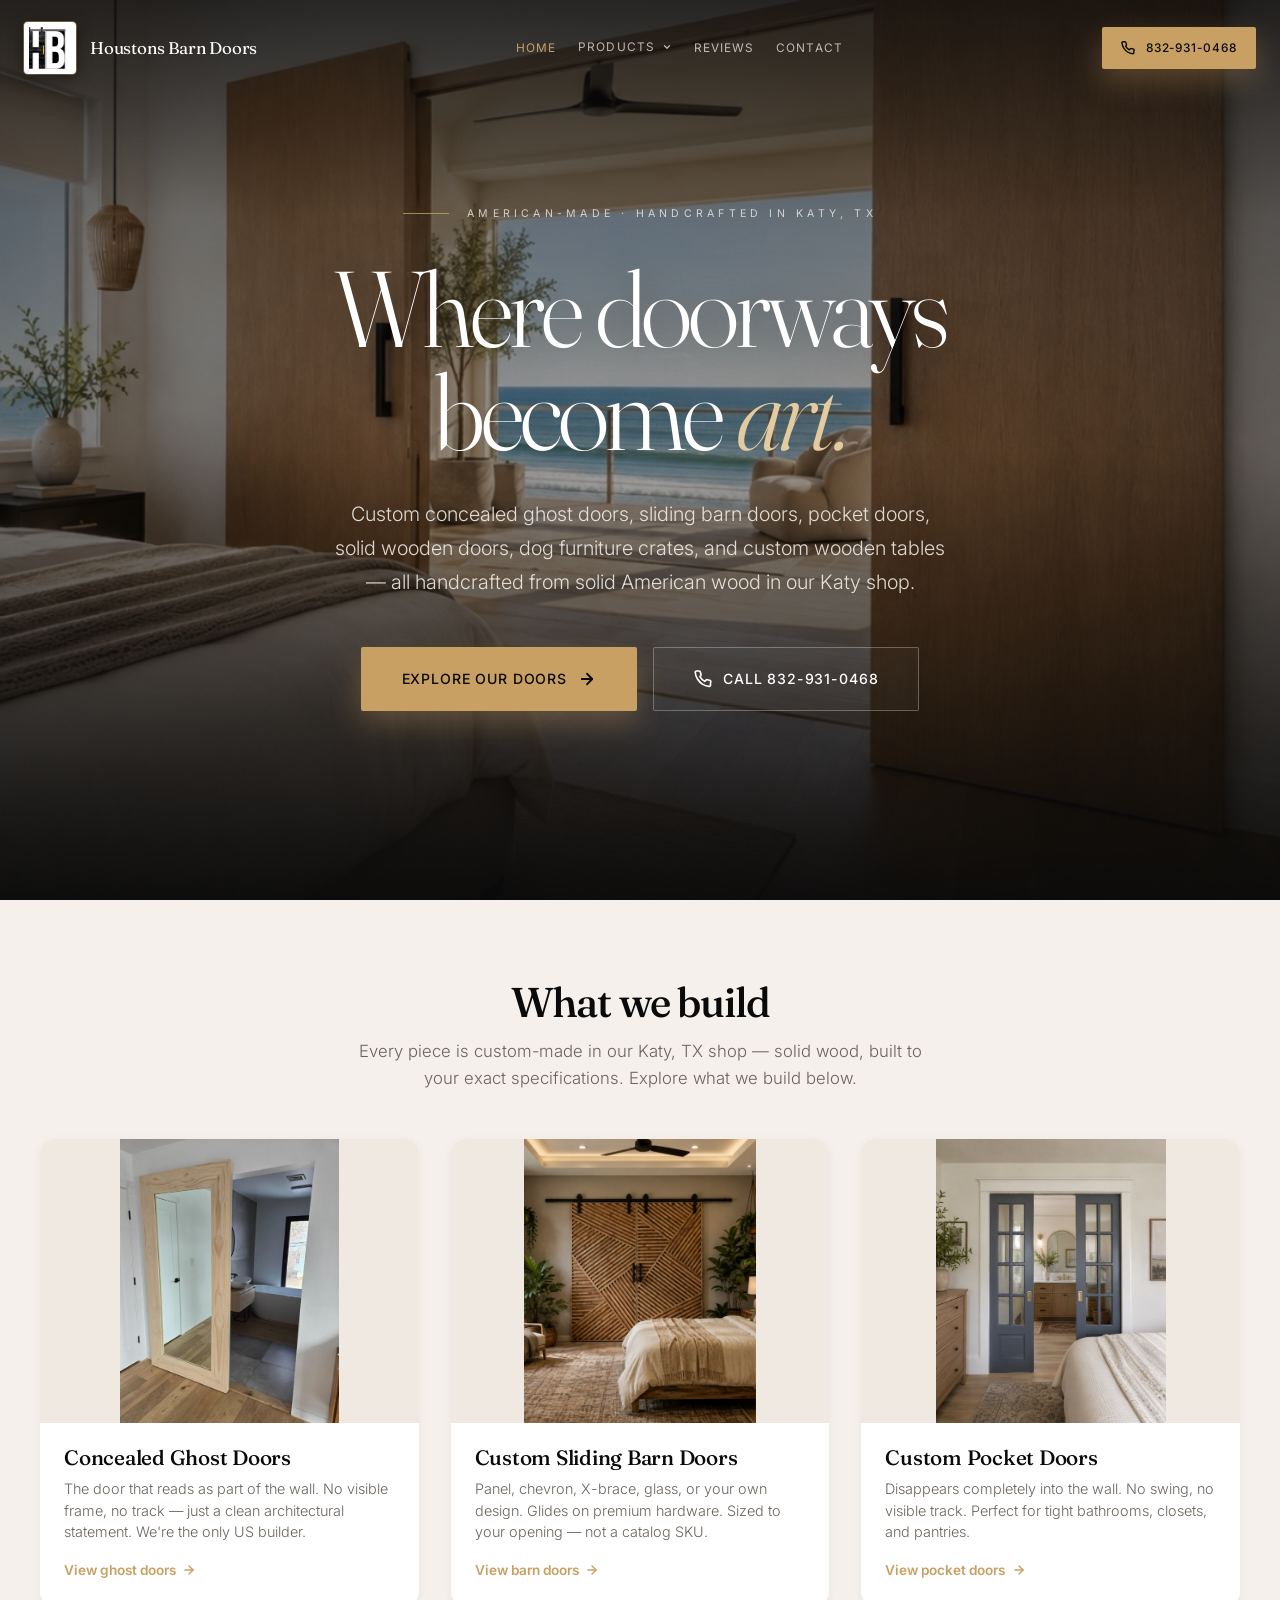
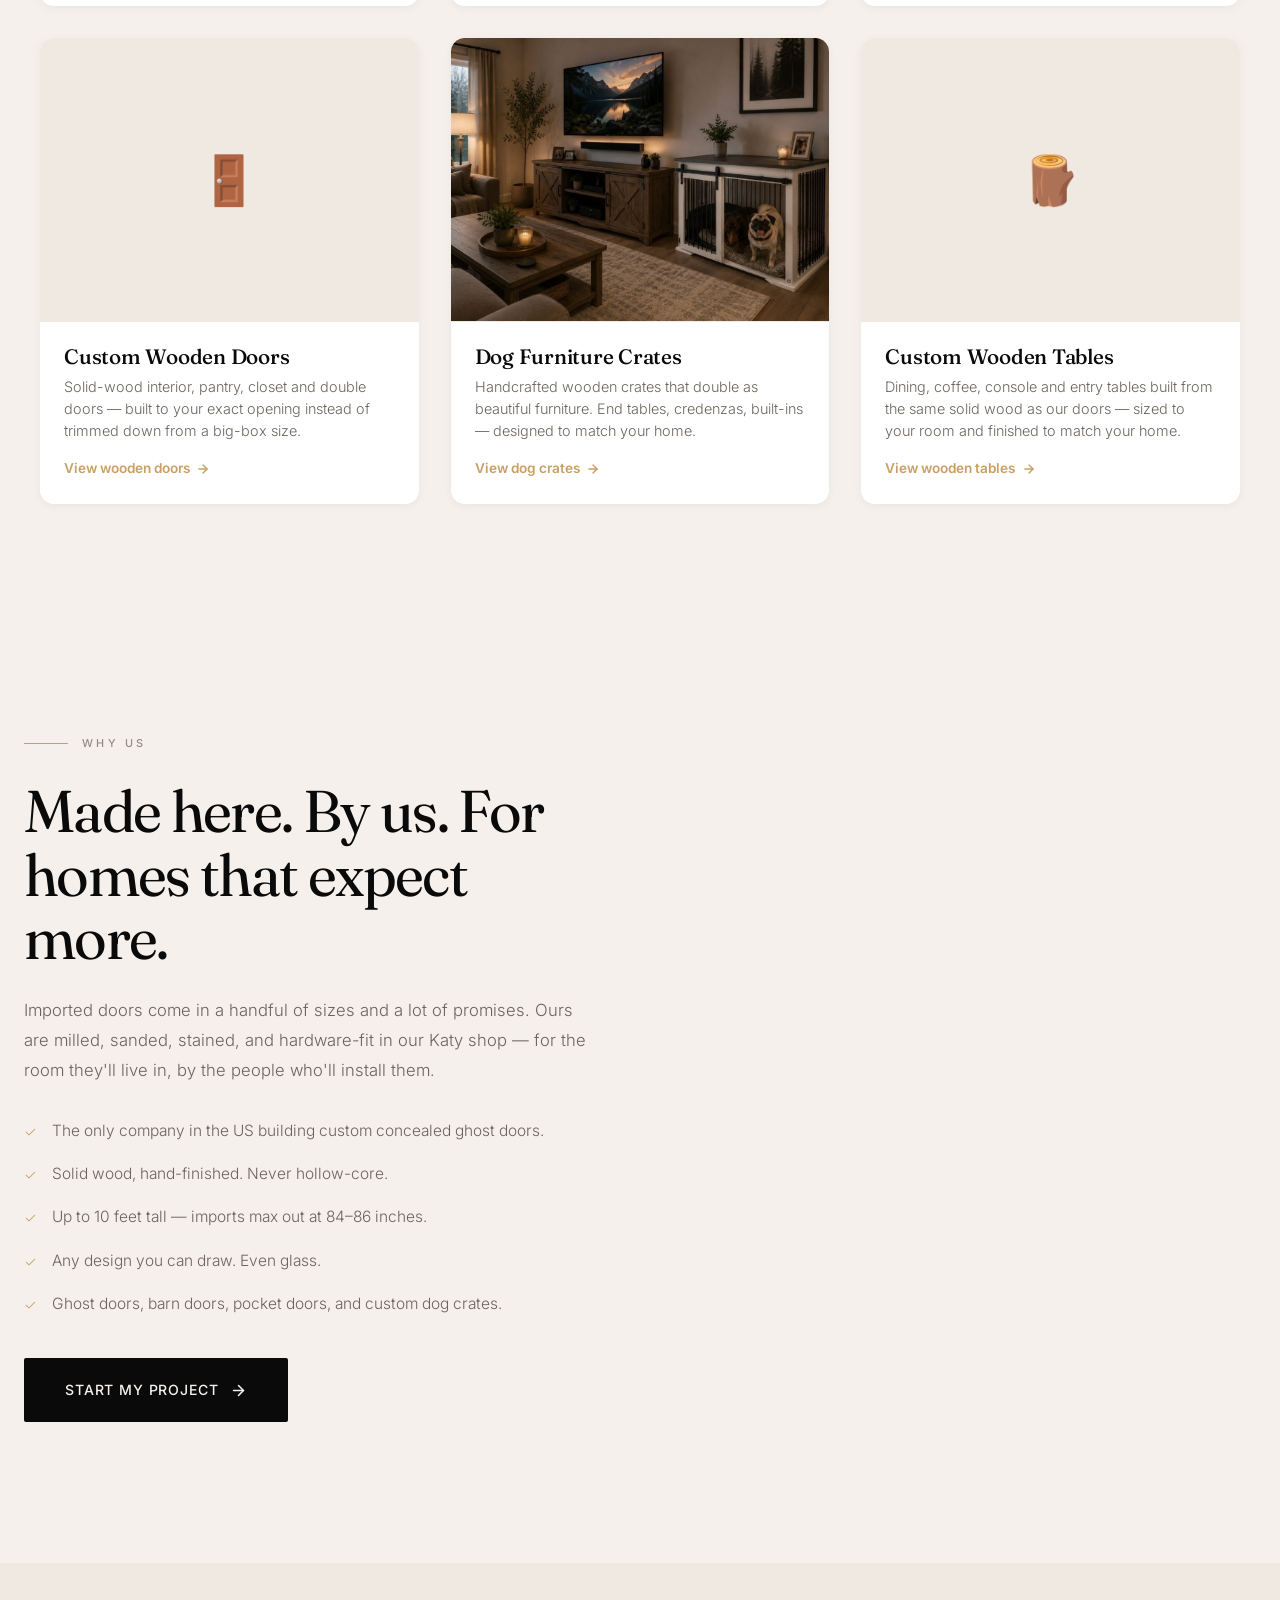
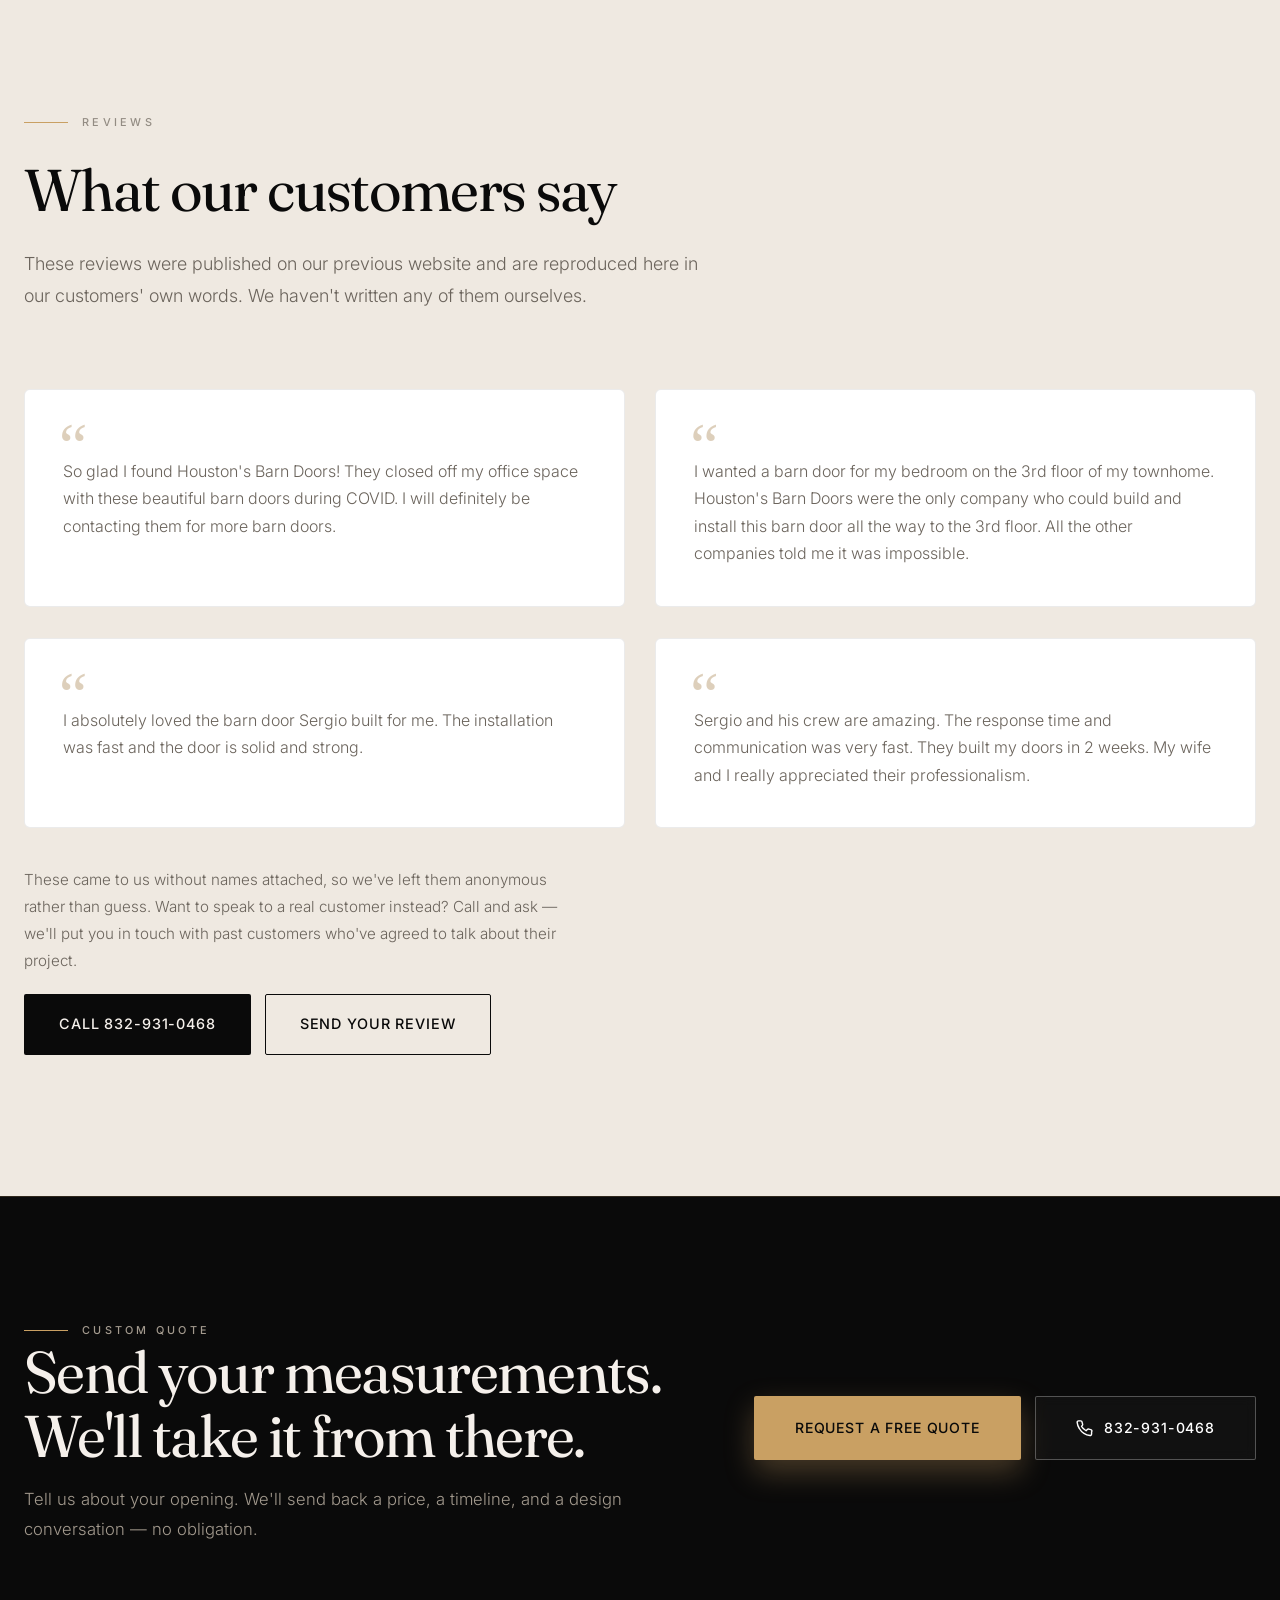
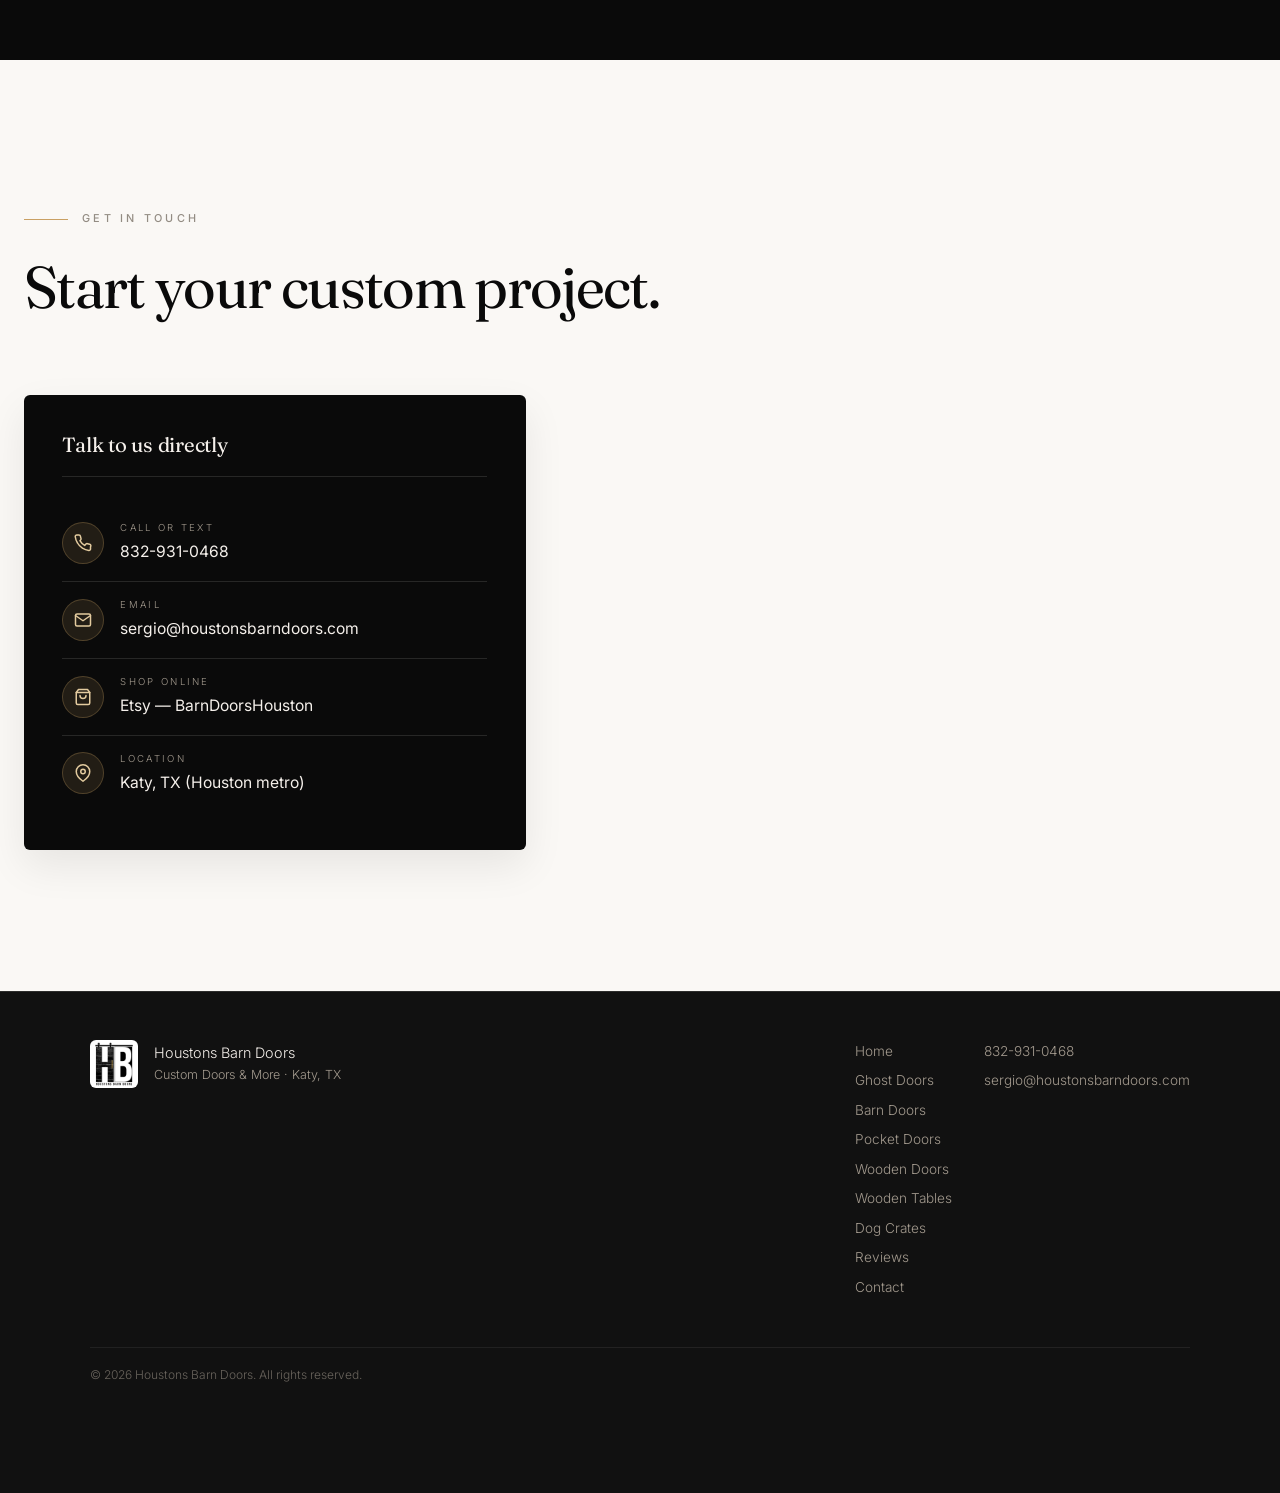
==== commit 3d2ee91a: "fix(reviews): restore the client's four real reviews; fix nav clip at <=359px" ====
--- a/index.html
+++ b/index.html
@@ -257,36 +257,32 @@
         <header class="section__head" data-aos="fade-up">
           <p class="eyebrow"><span class="eyebrow__rule"></span>Reviews</p>
           <h2>What our customers say</h2>
-          <p class="section__lede">We'd rather point you to a real customer than fill this page with stock quotes and stock photos. Ask us, and we'll share references from customers who've agreed to vouch for the work.</p>
+          <p class="section__lede">These reviews were published on our previous website and are reproduced here in our customers' own words. We haven't written any of them ourselves.</p>
         </header>
 
         <div class="reviews__grid">
-          <div class="reviews__card" data-aos="fade-up">
-            <span class="reviews__icon" aria-hidden="true">
-              <svg xmlns="http://www.w3.org/2000/svg" width="22" height="22" viewBox="0 0 24 24" fill="none" stroke="currentColor" stroke-width="1.8" stroke-linecap="round" stroke-linejoin="round"><path d="M17 21v-2a4 4 0 0 0-4-4H5a4 4 0 0 0-4 4v2"/><circle cx="9" cy="7" r="4"/><path d="M23 21v-2a4 4 0 0 0-3-3.87"/><path d="M16 3.13a4 4 0 0 1 0 7.75"/></svg>
-            </span>
-            <h3>Ask us for references</h3>
-            <p>Tell us what you're planning and we'll put you in touch with past customers who've agreed to talk about their project. Call and ask — we'll give you names, not adjectives.</p>
-            <a href="tel:8329310468" class="btn btn--dark">Call 832-931-0468</a>
-          </div>
-
-          <div class="reviews__card" data-aos="fade-up" data-aos-delay="100">
-            <span class="reviews__icon" aria-hidden="true">
-              <svg xmlns="http://www.w3.org/2000/svg" width="22" height="22" viewBox="0 0 24 24" fill="none" stroke="currentColor" stroke-width="1.8" stroke-linecap="round" stroke-linejoin="round"><polygon points="12 2 15.09 8.26 22 9.27 17 14.14 18.18 21.02 12 17.77 5.82 21.02 7 14.14 2 9.27 8.91 8.26 12 2"/></svg>
-            </span>
-            <h3>Already worked with us?</h3>
-            <p>We'd be glad to hear how the doors are holding up. Send us a note and, with your permission, we'll publish it here — your words, your first name, your city.</p>
-            <a href="mailto:sergio@houstonsbarndoors.com?subject=My%20review%20of%20Houstons%20Barn%20Doors" class="btn btn--dark">Send Your Review</a>
-          </div>
-
-          <div class="reviews__card" data-aos="fade-up" data-aos-delay="200">
-            <span class="reviews__icon" aria-hidden="true">
-              <svg xmlns="http://www.w3.org/2000/svg" width="22" height="22" viewBox="0 0 24 24" fill="none" stroke="currentColor" stroke-width="1.8" stroke-linecap="round" stroke-linejoin="round"><rect x="3" y="3" width="18" height="18" rx="2" ry="2"/><circle cx="8.5" cy="8.5" r="1.5"/><polyline points="21 15 16 10 5 21"/></svg>
-            </span>
-            <h3>Or just look at the work</h3>
-            <p>Every photo in our galleries is a door we built and installed — no catalogs, no renderings, no stock imagery. That's the review we'd want to read.</p>
-            <a href="#products" class="btn btn--dark">See the Galleries</a>
-          </div>
+          <figure class="reviews__quote" data-aos="fade-up">
+            <blockquote>So glad I found Houston's Barn Doors! They closed off my office space with these beautiful barn doors during COVID. I will definitely be contacting them for more barn doors.</blockquote>
+          </figure>
+
+          <figure class="reviews__quote" data-aos="fade-up" data-aos-delay="75">
+            <blockquote>I wanted a barn door for my bedroom on the 3rd floor of my townhome. Houston's Barn Doors were the only company who could build and install this barn door all the way to the 3rd floor. All the other companies told me it was impossible.</blockquote>
+          </figure>
+
+          <figure class="reviews__quote" data-aos="fade-up" data-aos-delay="150">
+            <blockquote>I absolutely loved the barn door Sergio built for me. The installation was fast and the door is solid and strong.</blockquote>
+          </figure>
+
+          <figure class="reviews__quote" data-aos="fade-up" data-aos-delay="225">
+            <blockquote>Sergio and his crew are amazing. The response time and communication was very fast. They built my doors in 2 weeks. My wife and I really appreciated their professionalism.</blockquote>
+          </figure>
+        </div>
+
+        <p class="reviews__note" data-aos="fade-up">These came to us without names attached, so we've left them anonymous rather than guess. Want to speak to a real customer instead? Call and ask — we'll put you in touch with past customers who've agreed to talk about their project.</p>
+
+        <div class="reviews__actions" data-aos="fade-up">
+          <a href="tel:8329310468" class="btn btn--dark">Call 832-931-0468</a>
+          <a href="mailto:sergio@houstonsbarndoors.com?subject=My%20review%20of%20Houstons%20Barn%20Doors" class="btn btn--ghost">Send Your Review</a>
         </div>
       </div>
     </section>
--- a/styles.css
+++ b/styles.css
@@ -259,6 +259,16 @@
 }
 
 .nav__wordmark { display: flex; flex-direction: column; line-height: 1.15; white-space: nowrap; }
+
+/* Pre-existing on main: at <=359px the logo (201px) + call button + hamburger
+   exceed the nav, pushing ~17px of the hamburger outside the viewport where
+   html/body overflow-x: hidden silently clips it. The wordmark is nowrap and
+   neither flex child shrinks, so nothing gives. Drop to the mark alone — the
+   <a aria-label> still announces "Houstons Barn Doors home", and this keeps
+   the tel: button, which is the nav's only one-tap call affordance. */
+@media (max-width: 359px) {
+  .nav__wordmark { display: none; }
+}
 .nav__wordmark-primary {
   font-family: var(--serif);
   font-size: 1.06rem;
@@ -950,59 +960,86 @@
 
 .reviews__grid {
   display: grid;
-  /* auto-fit + a min track that matches the widest card content (the nowrap
-     "Call 832-931-0468" button at ~226px plus 56px of card padding) lets the
-     grid drop to 2 or 1 columns on its own. A fixed repeat(3, 1fr) overflowed
-     and silently clipped the third card between ~901px and ~946px, because
-     1fr floors at min-content and html/body use overflow-x: hidden.
-     min(282px, 100%) keeps it safe on viewports narrower than the track. */
+  /* auto-fit with a min track lets the grid pick its own column count. A fixed
+     repeat(N, 1fr) overflowed and silently clipped the last card on some
+     widths, because 1fr floors at min-content and html/body use
+     overflow-x: hidden. min(282px, 100%) keeps it safe on narrow viewports. */
   grid-template-columns: repeat(auto-fit, minmax(min(282px, 100%), 1fr));
   gap: clamp(20px, 2.4vw, 34px);
 }
 
-.reviews__card {
+/* Four quotes read better as a balanced 2x2 than as 3 + a lone orphan.
+   minmax(0, 1fr) rather than plain 1fr: a bare 1fr floors at min-content,
+   which is what overflowed this grid before. */
+@media (min-width: 900px) {
+  .reviews__grid { grid-template-columns: repeat(2, minmax(0, 1fr)); }
+}
+
+/* Verbatim customer reviews carried over from the previous site. Deliberately
+   unattributed — the source copy had no names, and inventing them is worse
+   than leaving them anonymous. */
+.reviews__quote {
   display: flex;
-  flex-direction: column;
-  align-items: flex-start;
-  gap: 14px;
-  padding: clamp(28px, 3vw, 40px);
+  margin: 0;
+  padding: clamp(28px, 3vw, 38px);
   background: #fff;
   border: 1px solid var(--line, rgba(0, 0, 0, 0.08));
   border-radius: var(--radius-md);
   transition: box-shadow 260ms ease, transform 260ms ease;
 }
 
-.reviews__card:hover {
+.reviews__quote:hover {
   box-shadow: 0 22px 48px rgba(0, 0, 0, 0.08);
   transform: translateY(-3px);
 }
 
-.reviews__icon {
-  display: inline-flex;
-  align-items: center;
-  justify-content: center;
-  width: 46px;
-  height: 46px;
-  border-radius: 50%;
-  background: var(--accent-3);
+.reviews__quote blockquote {
+  position: relative;
+  margin: 0;
+  padding-top: 30px;
+  color: var(--muted);
+  font-size: 1rem;
+  line-height: 1.72;
+}
+
+.reviews__quote blockquote::before {
+  content: "\201C";
+  position: absolute;
+  top: -14px;
+  left: -4px;
   color: var(--accent-2);
-  flex: none;
-}
-
-.reviews__card h3 {
-  font-size: clamp(1.12rem, 1.5vw, 1.3rem);
-  font-weight: 500;
-  margin: 0;
-}
-
-.reviews__card p {
+  font-family: Georgia, "Times New Roman", serif;
+  font-size: 4rem;
+  line-height: 1;
+  opacity: 0.35;
+}
+
+.reviews__note {
+  max-width: 60ch;
+  margin: clamp(26px, 3vw, 38px) 0 0;
   color: var(--muted);
-  font-size: 0.98rem;
-  margin: 0;
-  flex: 1 1 auto;
-}
-
-.reviews__card .btn { margin-top: 6px; }
+  font-size: 0.95rem;
+}
+
+.reviews__actions {
+  display: flex;
+  flex-wrap: wrap;
+  gap: 14px;
+  margin-top: 20px;
+}
+
+/* No shared .btn--ghost exists; .btn--ghost-light is for dark backgrounds
+   only, and this section sits on --bg-2. */
+.reviews__actions .btn--ghost {
+  background: transparent;
+  border: 1px solid var(--charcoal);
+  color: var(--charcoal);
+}
+
+.reviews__actions .btn--ghost:hover {
+  background: var(--charcoal);
+  color: var(--off-white);
+}
 
 /* ============================================================ CTA STRIP */
 .cta-strip {
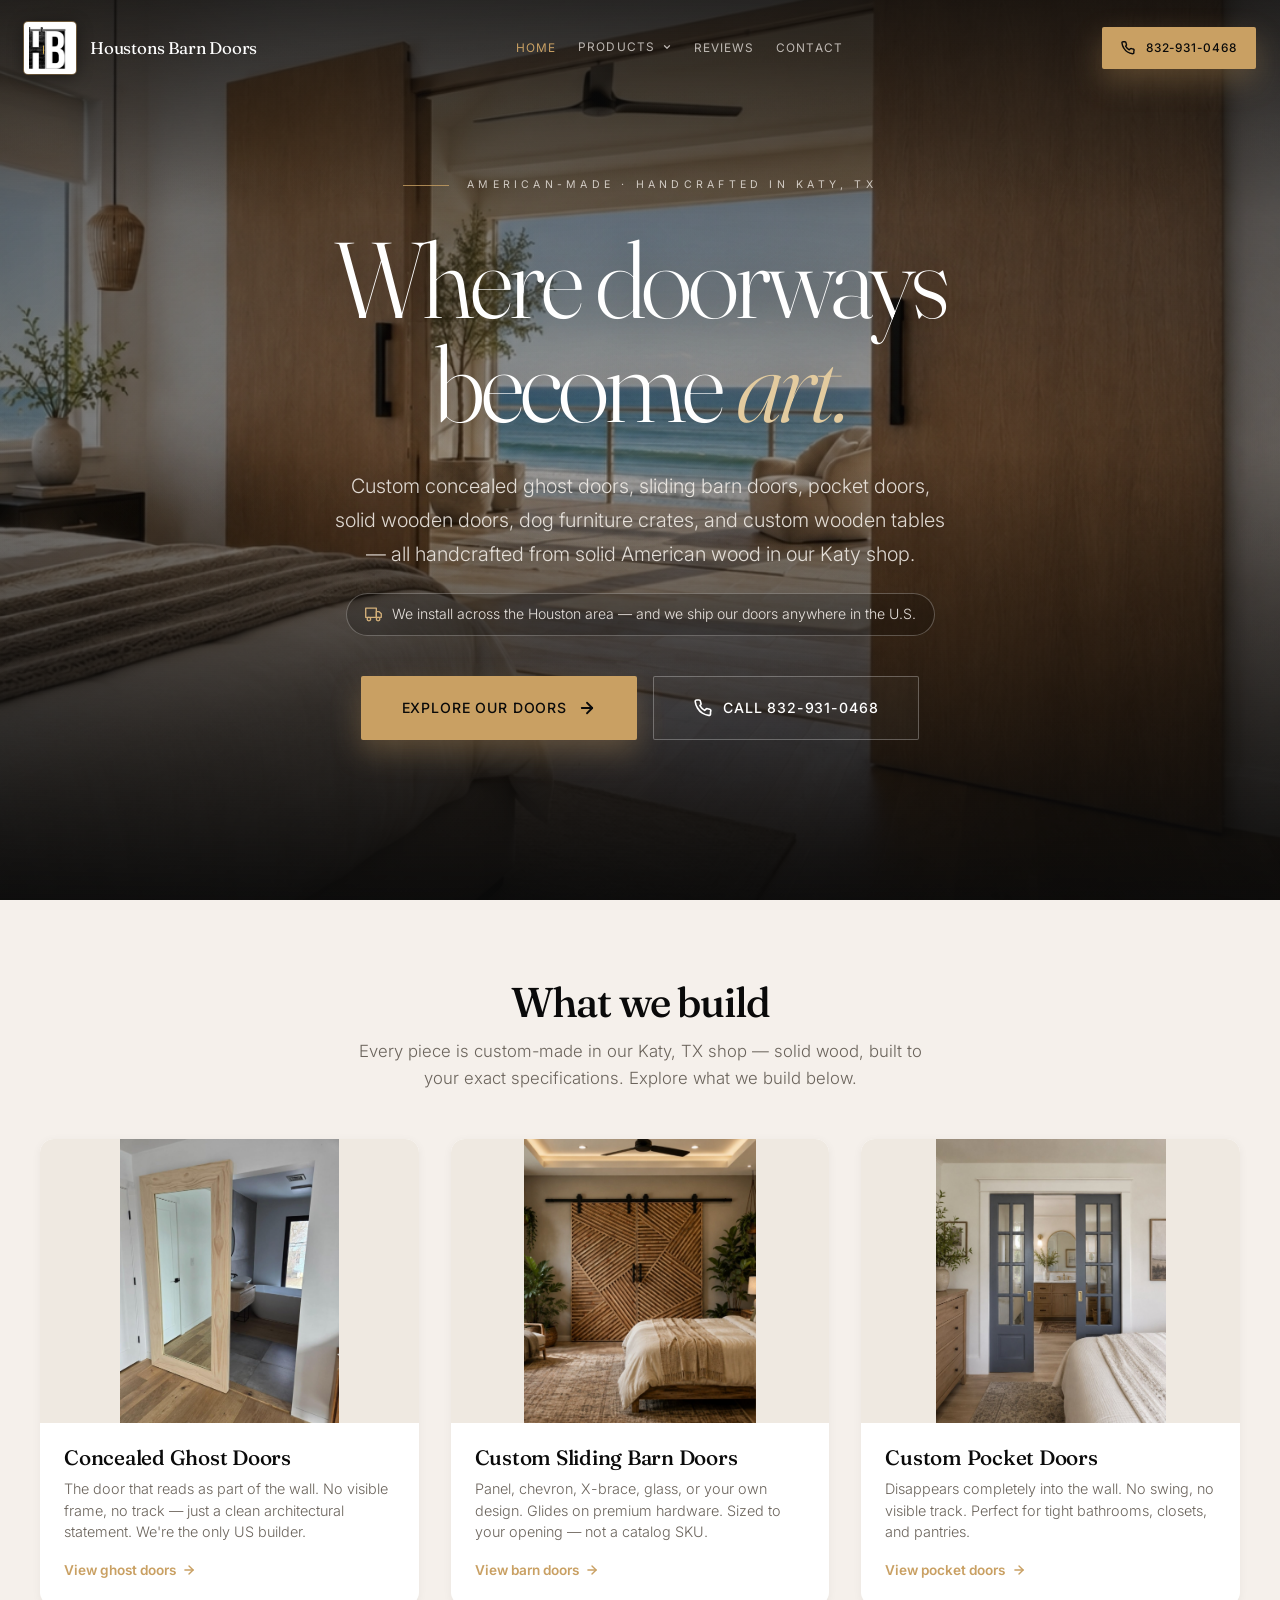
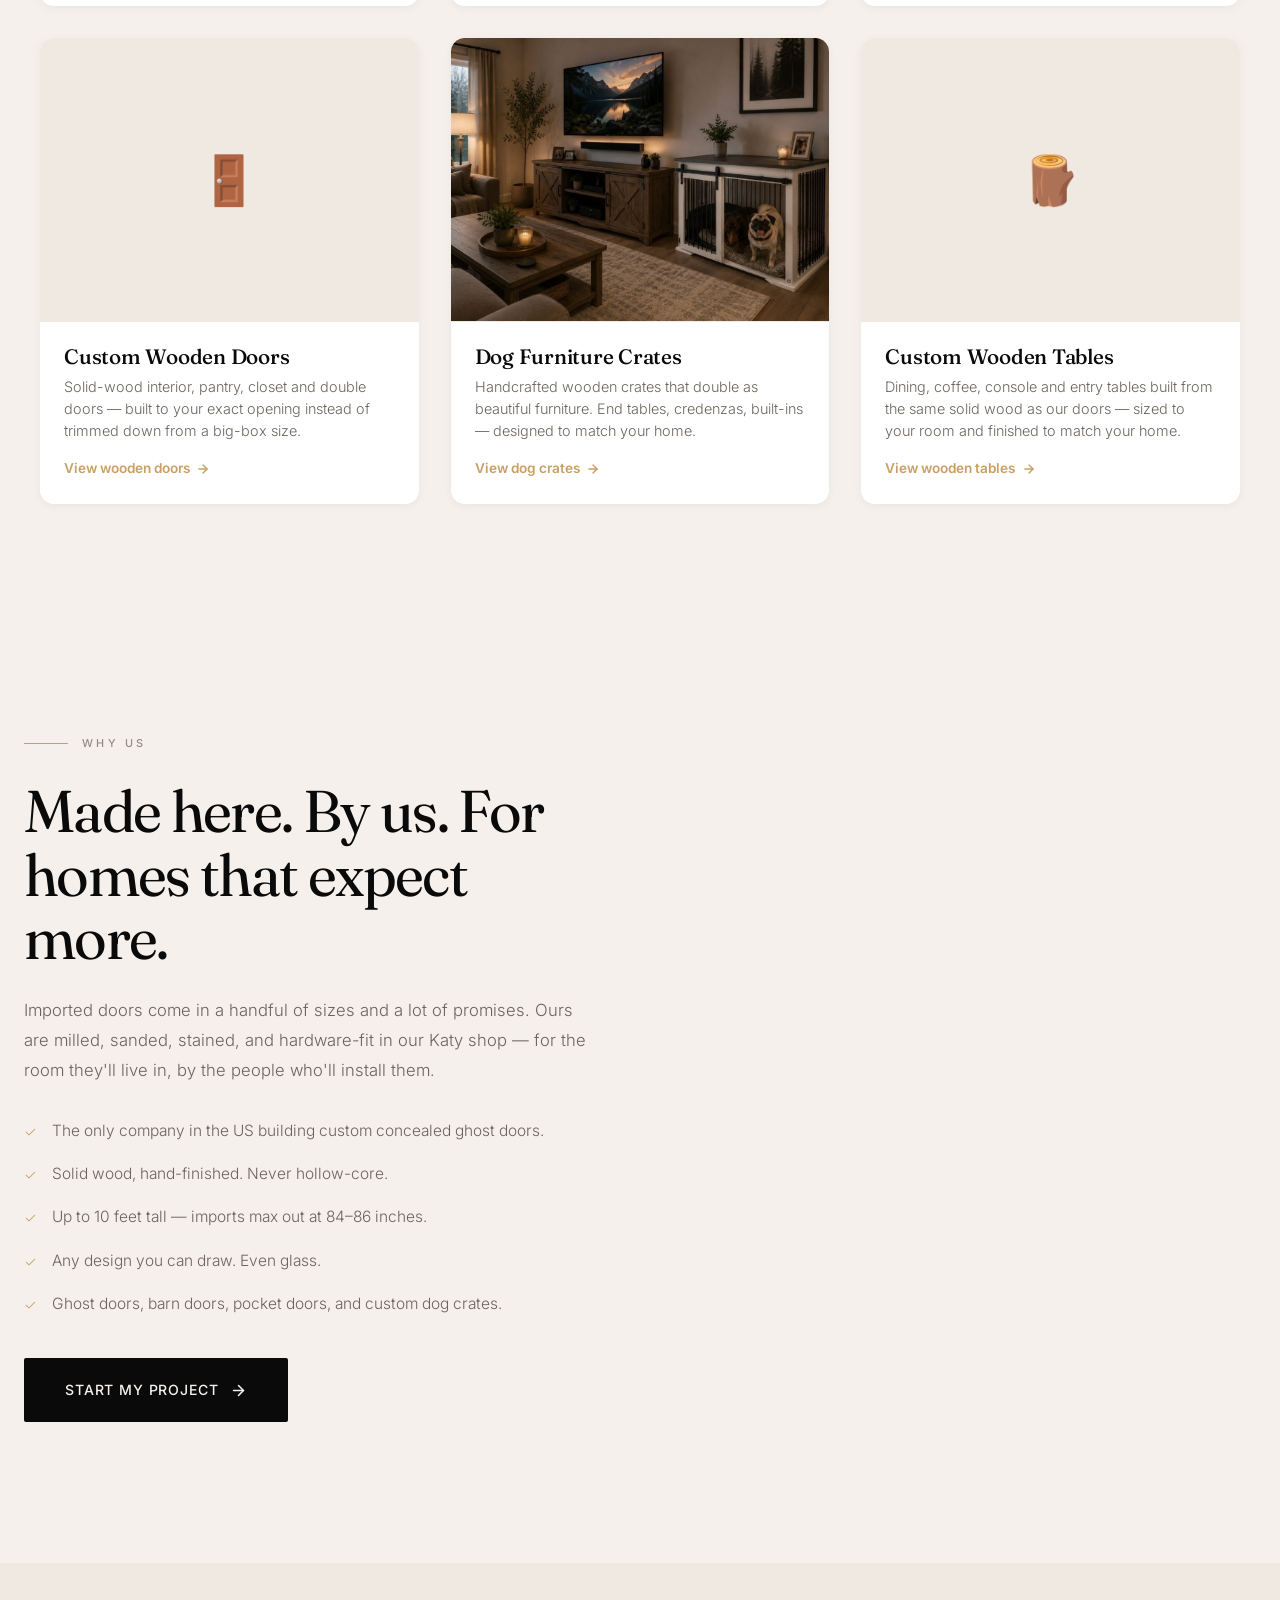
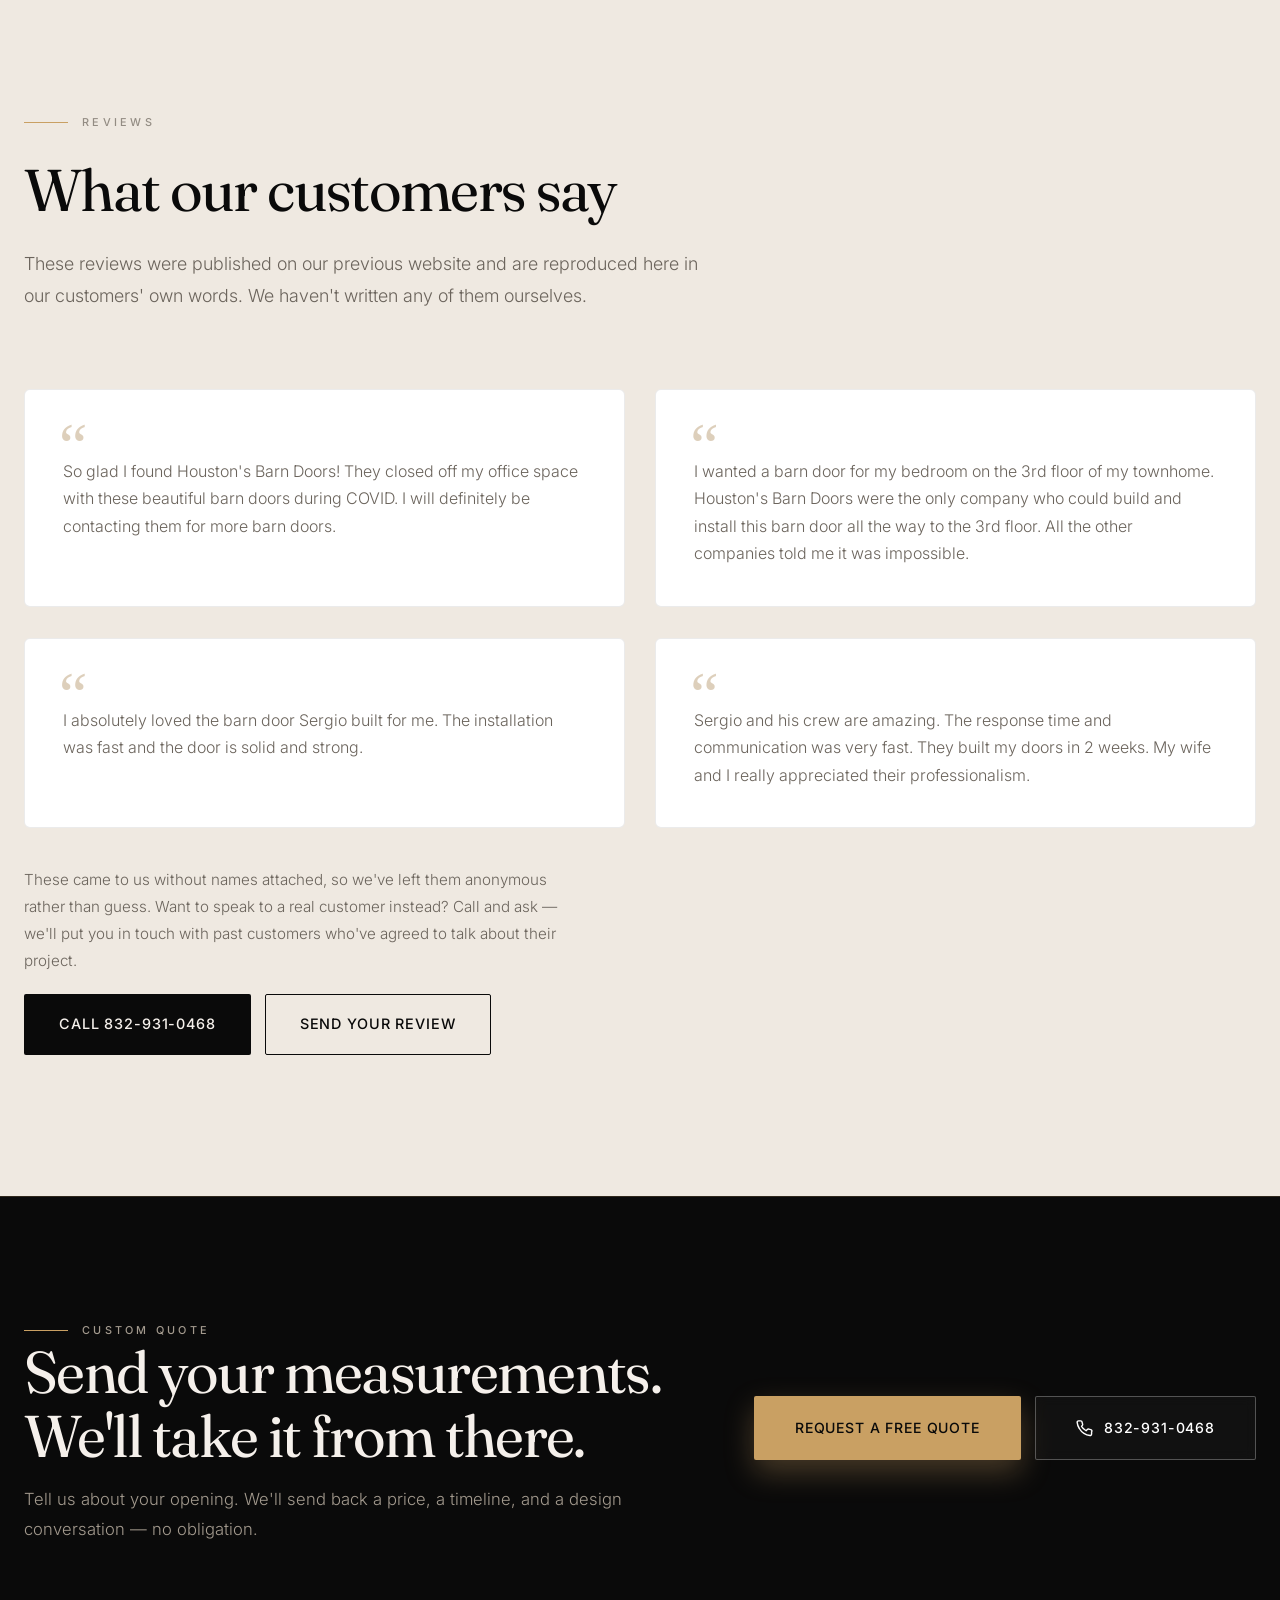
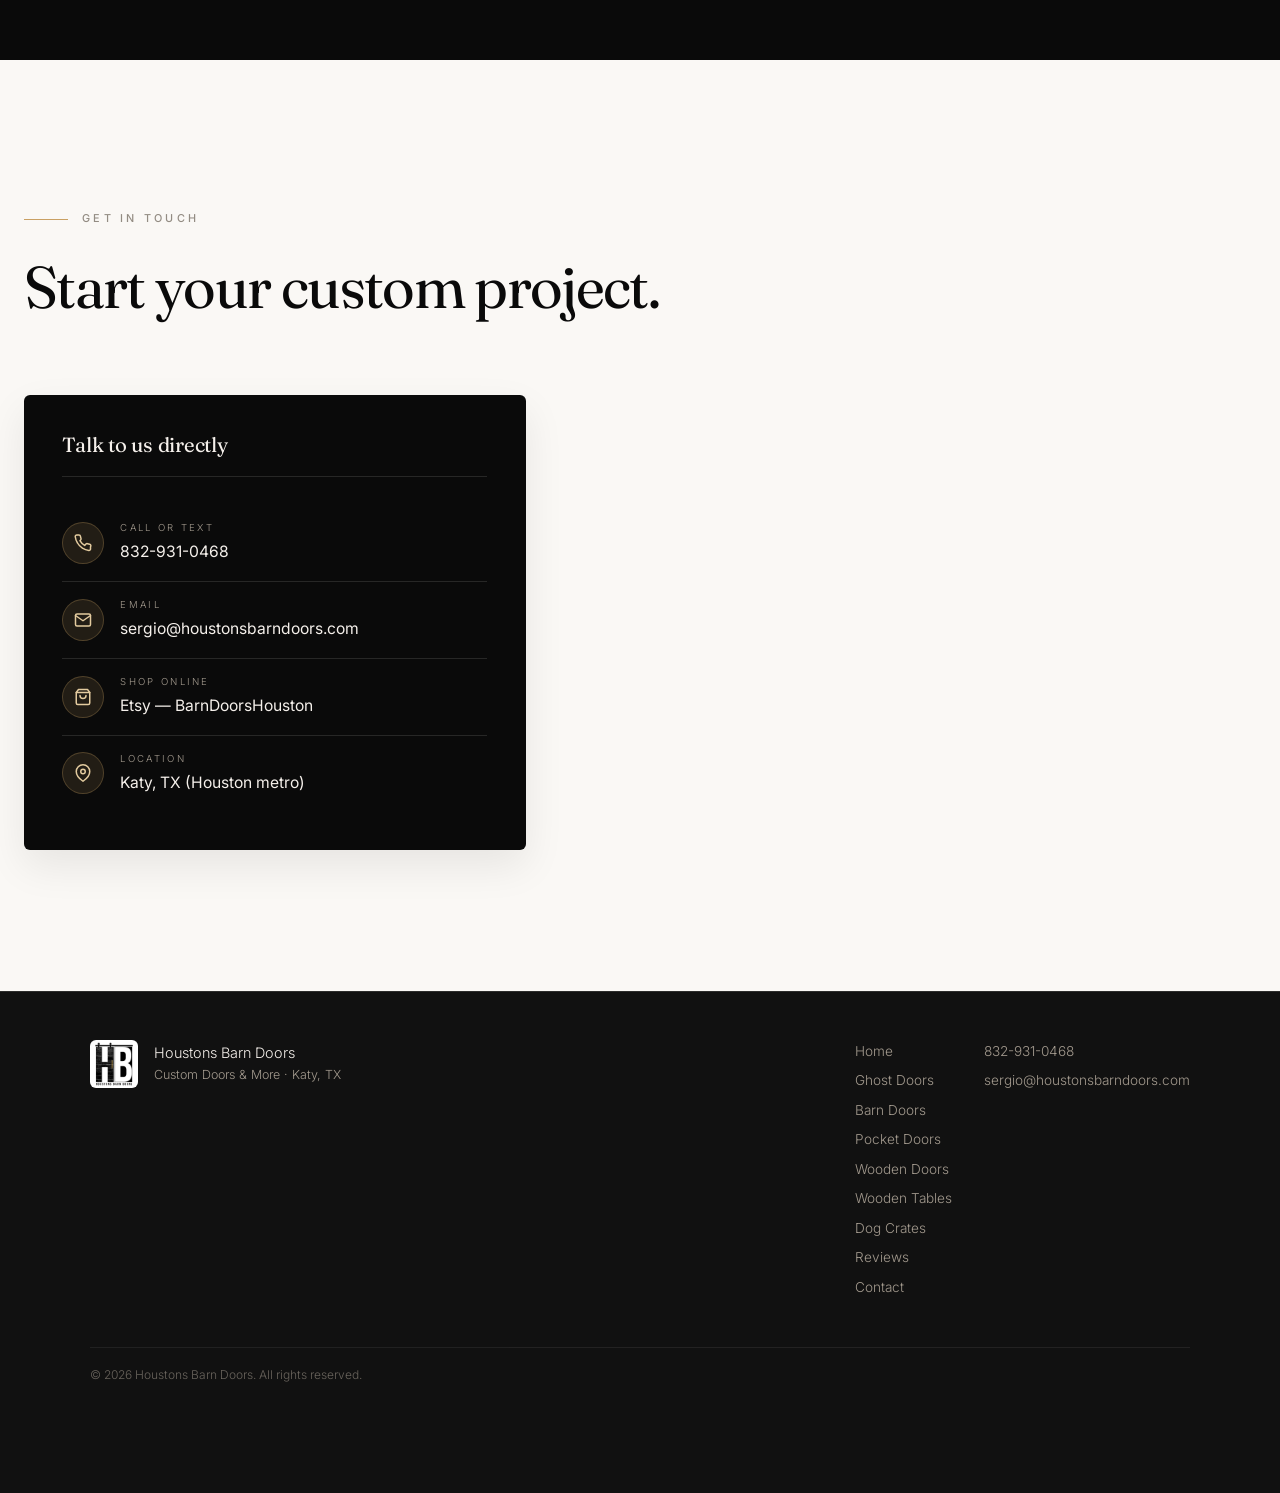
==== commit 14d8847c: "feat(hero): add US shipping line, sourced from the client's own site copy" ====
--- a/index.html
+++ b/index.html
@@ -94,6 +94,10 @@
         Custom concealed ghost doors, sliding barn doors, pocket doors, solid wooden doors,
         dog furniture crates, and custom wooden tables — all handcrafted from solid American
         wood in our Katy shop.
+      </p>
+      <p class="hero__ship reveal">
+        <svg xmlns="http://www.w3.org/2000/svg" width="17" height="17" viewBox="0 0 24 24" fill="none" stroke="currentColor" stroke-width="1.9" stroke-linecap="round" stroke-linejoin="round" aria-hidden="true"><rect x="1" y="3" width="15" height="13"/><polygon points="16 8 20 8 23 11 23 16 16 16 16 8"/><circle cx="5.5" cy="18.5" r="2.5"/><circle cx="18.5" cy="18.5" r="2.5"/></svg>
+        <span>We install across the Houston area — and we ship our doors anywhere in the U.S.</span>
       </p>
       <div class="hero__ctas reveal">
         <a href="#products" class="btn btn--accent btn--lg">
--- a/styles.css
+++ b/styles.css
@@ -512,6 +512,36 @@
   display: flex; flex-wrap: wrap; gap: 16px; justify-content: center;
   animation: heroIn 1200ms var(--ease) both;
   animation-delay: 520ms;
+}
+
+/* Shipping note. Scoped with :has() so the other pages' heroes, which have no
+   shipping line, keep the original 48px lede spacing untouched. */
+.hero__lede:has(+ .hero__ship) { margin-bottom: 22px; }
+
+.hero__ship {
+  display: inline-flex;
+  align-items: center;
+  gap: 10px;
+  max-width: 700px;
+  margin: 0 auto 40px;
+  padding: 10px 18px;
+  border: 1px solid rgba(245, 240, 235, 0.28);
+  border-radius: 999px;
+  background: rgba(0, 0, 0, 0.22);
+  color: rgba(245, 240, 235, 0.92);
+  font-size: clamp(0.87rem, 1.1vw, 0.97rem);
+  font-weight: 300;
+  line-height: 1.45;
+  text-align: left;
+  text-shadow: 0 2px 18px rgba(0, 0, 0, 0.5);
+  animation: heroIn 1200ms var(--ease) both;
+  animation-delay: 450ms;
+}
+
+.hero__ship svg { flex: none; color: var(--gold-light, #d9b98a); }
+
+@media (max-width: 560px) {
+  .hero__ship { padding: 10px 15px; border-radius: 16px; }
 }
 
 @keyframes heroIn {
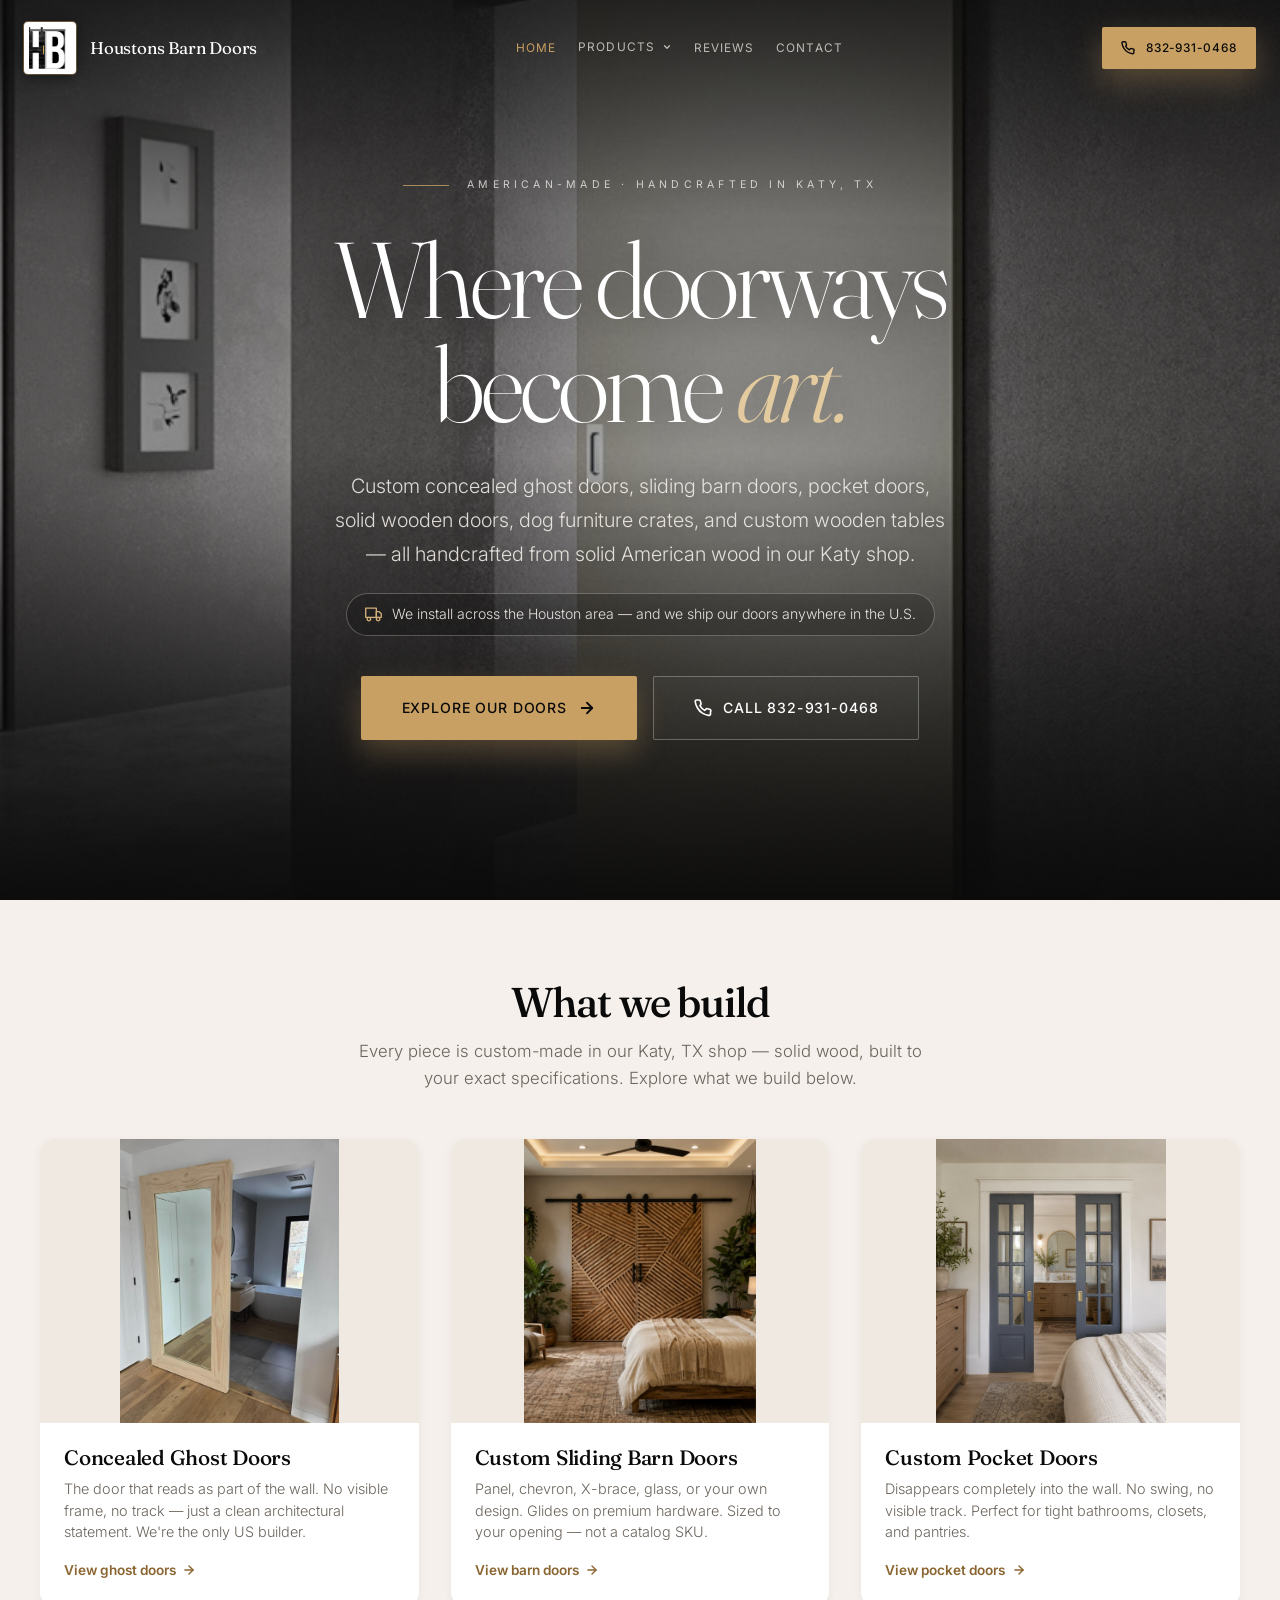
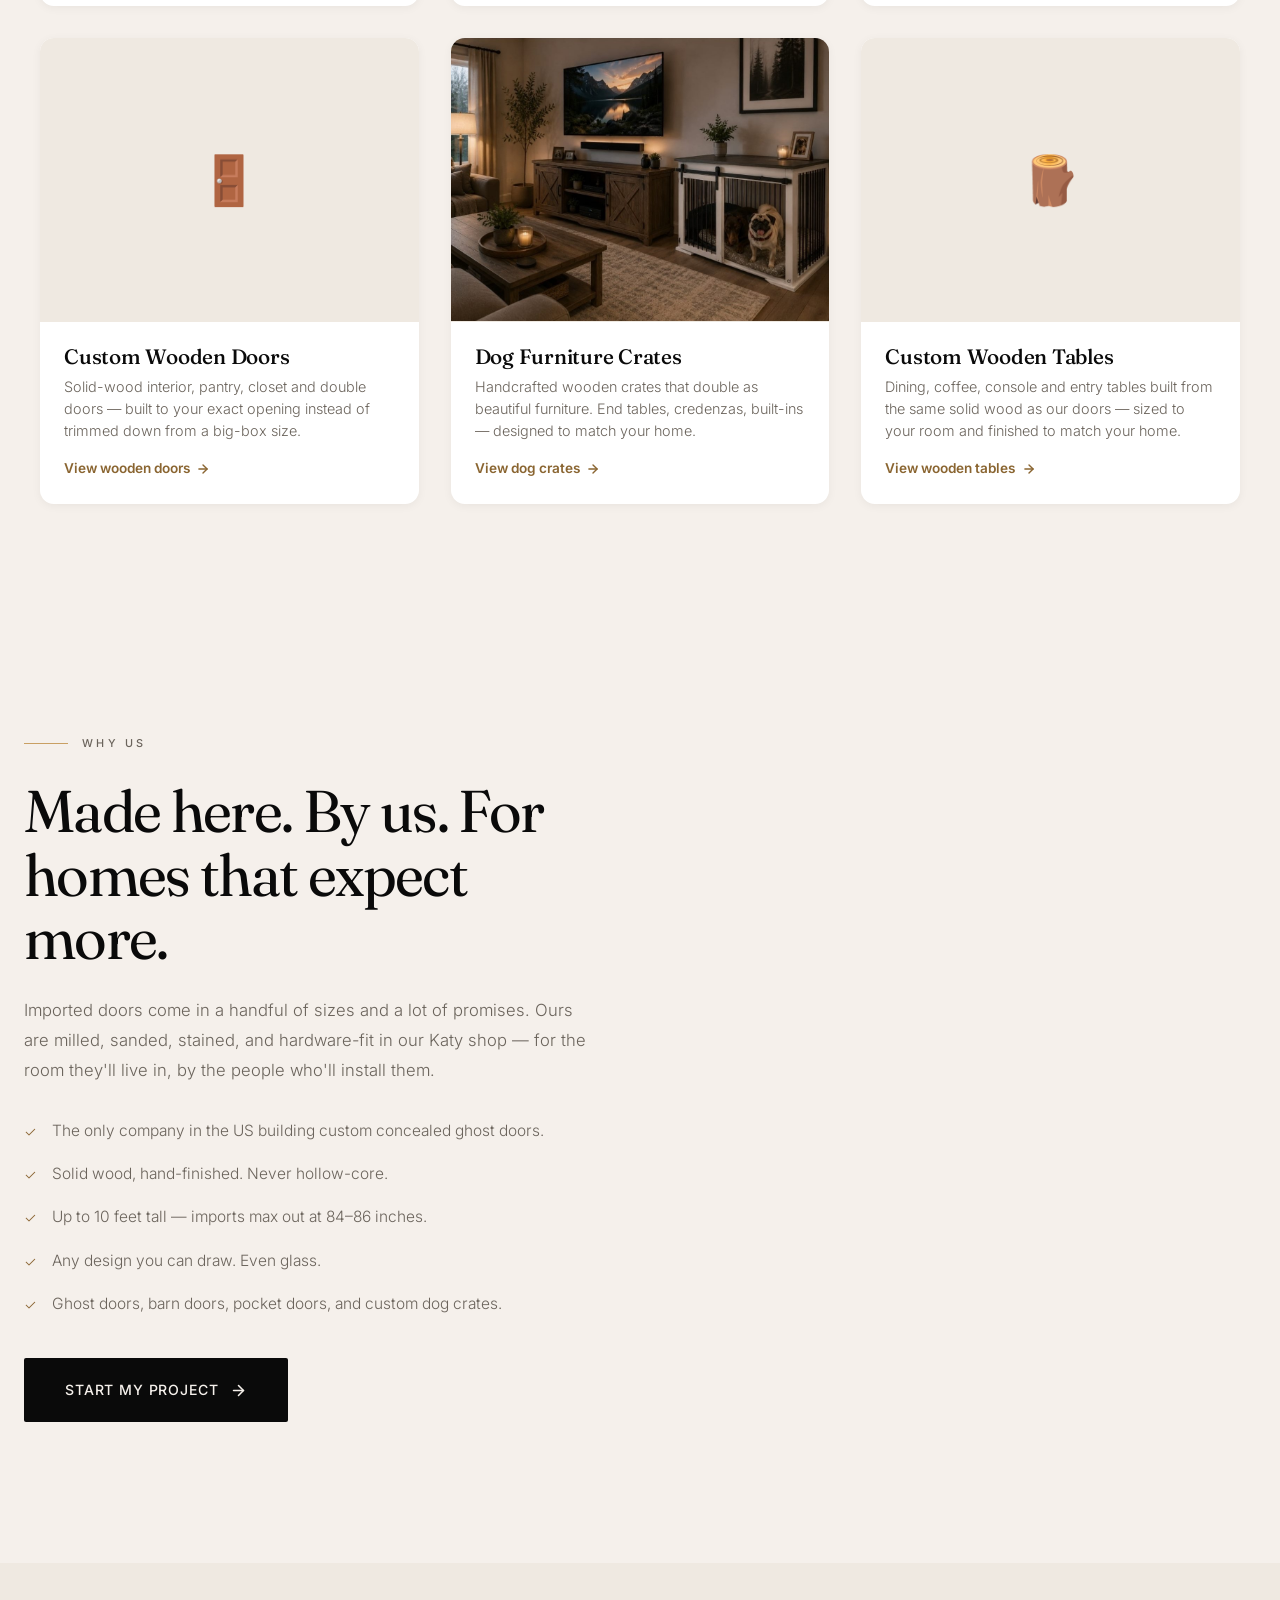
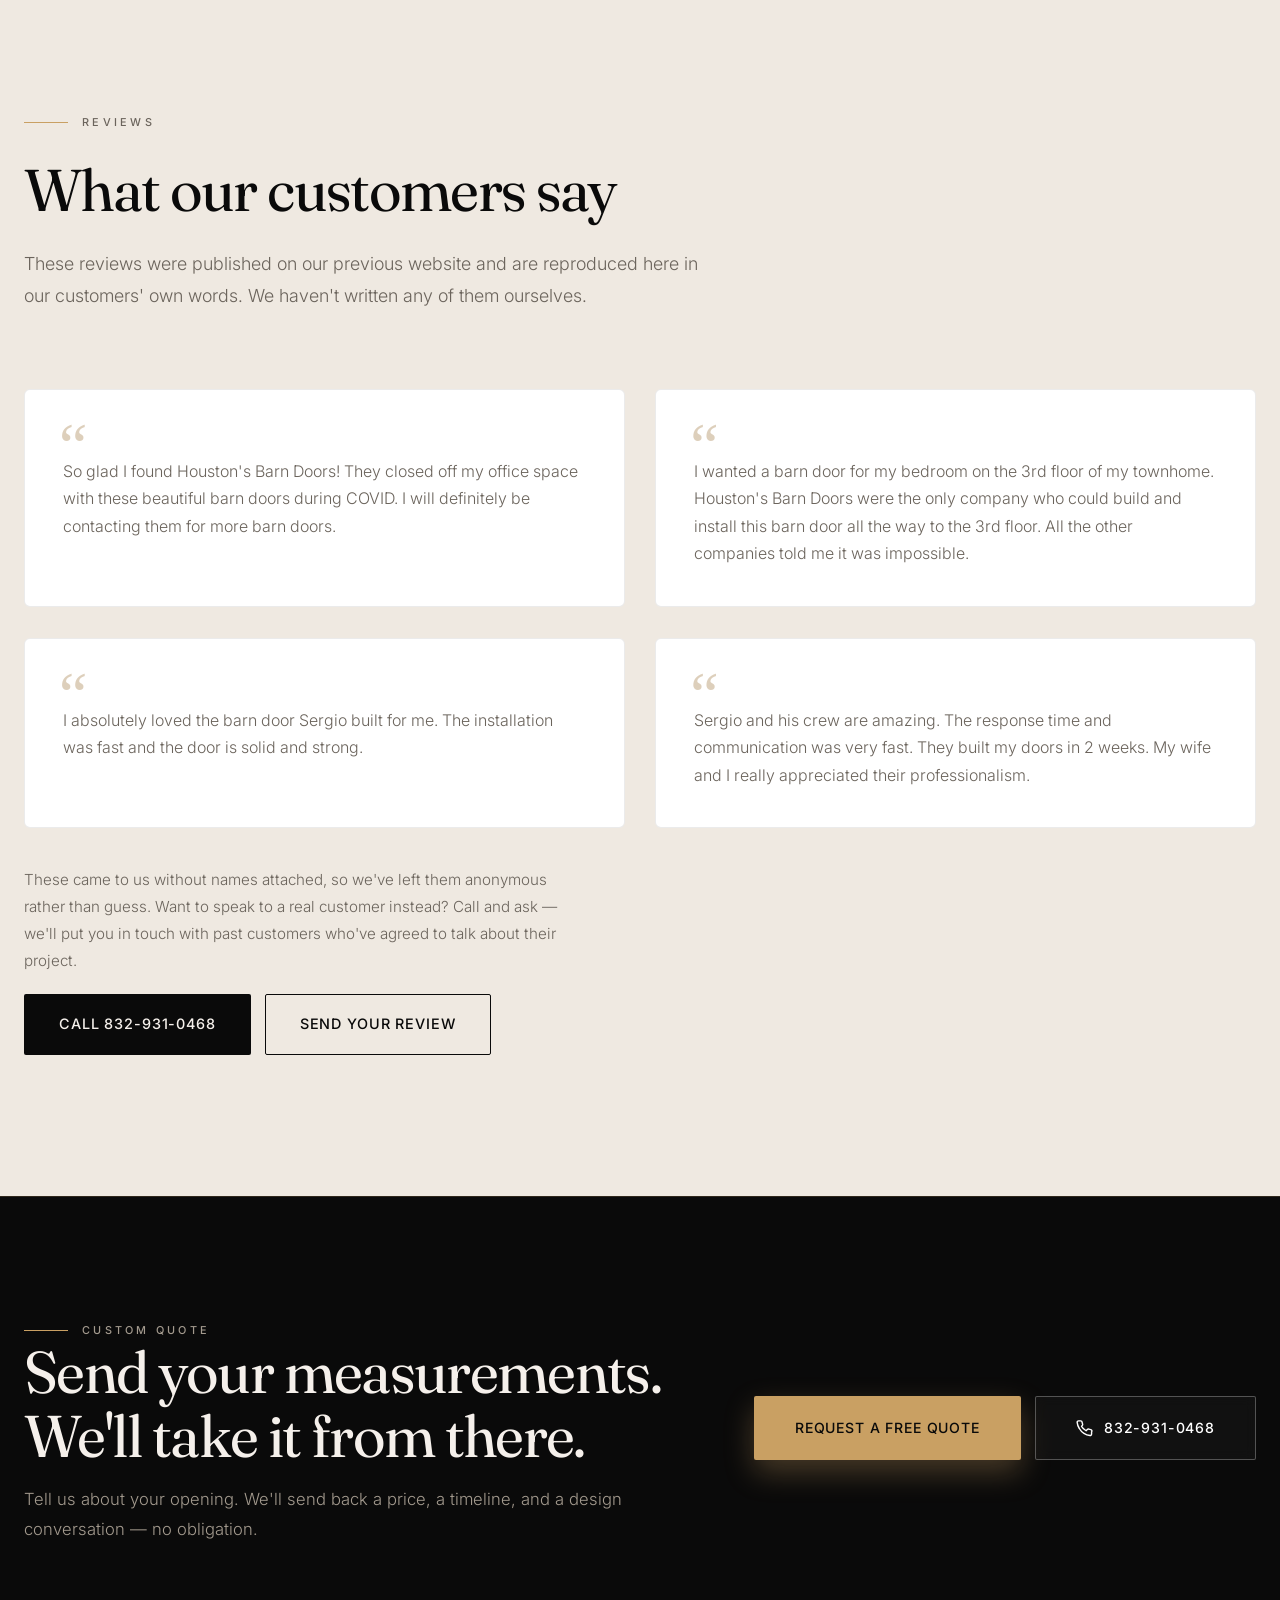
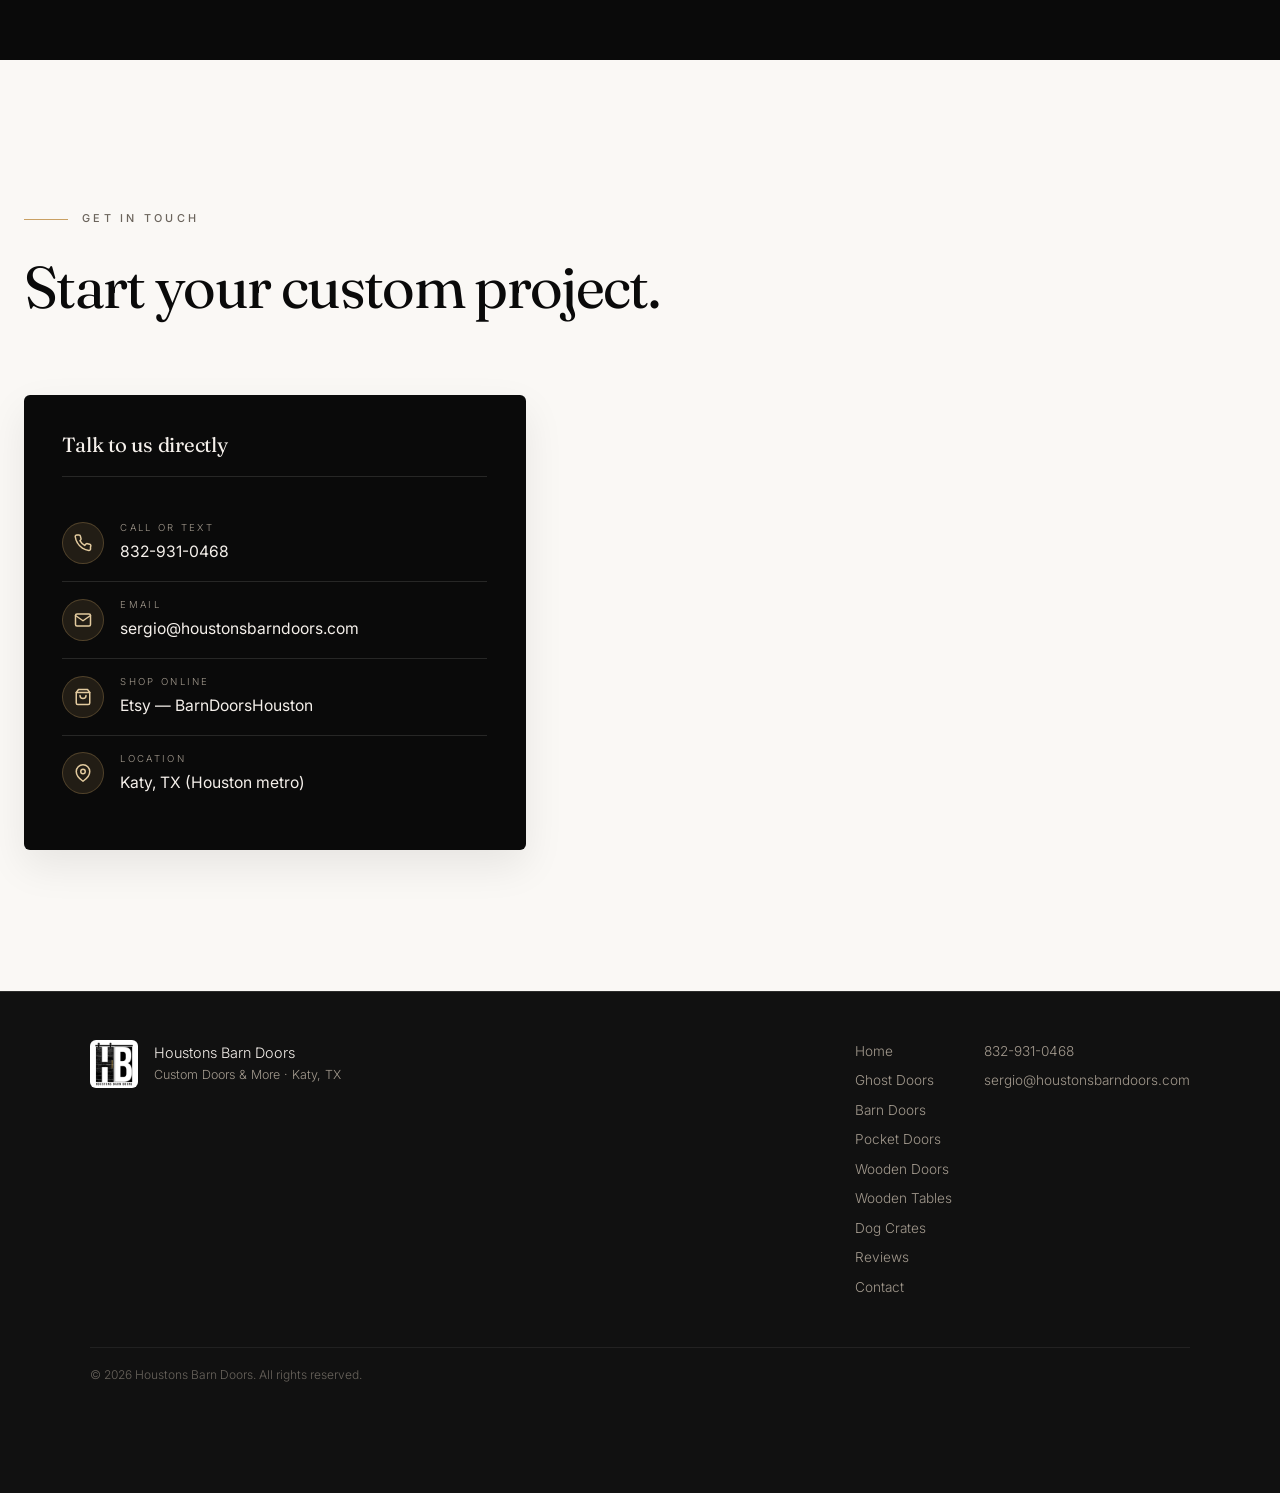
==== commit a9634327: "feat: use real concealed ghost door (ghost-5) as homepage hero" ====
--- a/index.html
+++ b/index.html
@@ -11,10 +11,12 @@
   <meta property="og:title" content="Houstons Barn Doors — Custom Doors & More, Katy TX">
   <meta property="og:description" content="Where doorways become art. Handcrafted concealed ghost doors, sliding barn doors, pocket doors, solid wooden doors, dog furniture crates, and custom wooden tables. Solid American wood.">
   <meta property="og:type" content="website">
-  <meta property="og:image" content="assets/images/ghost-doors/ghost-1.jpg">
+  <meta property="og:url" content="https://www.houstonsbarndoors.com/">
+  <!-- og:image must be an absolute URL — relative paths are ignored by Facebook/LinkedIn/iMessage scrapers. -->
+  <meta property="og:image" content="https://www.houstonsbarndoors.com/assets/images/ghost-doors/ghost-5.jpg">
 
   <!-- Preload hero -->
-  <link rel="preload" as="image" href="assets/images/ghost-doors/ghost-1.jpg" fetchpriority="high">
+  <link rel="preload" as="image" href="assets/images/ghost-doors/ghost-5.jpg" fetchpriority="high">
 
   <!-- Fonts -->
   <link rel="preconnect" href="https://fonts.googleapis.com">
@@ -79,7 +81,7 @@
 
   <!-- ============================================================ HERO -->
   <header class="hero" id="top">
-    <div class="hero__bg" style="background-image: url('assets/images/ghost-doors/ghost-1.jpg');" role="img" aria-label="Custom concealed ghost door installation"></div>
+    <div class="hero__bg" style="background-image: url('assets/images/ghost-doors/ghost-5.jpg');" role="img" aria-label="Custom concealed ghost door installation"></div>
     <div class="hero__scrim"></div>
 
     <div class="hero__inner">
--- a/styles.css
+++ b/styles.css
@@ -22,6 +22,13 @@
   --gold-dark:     #a07840;
   --gold-tint:     #e3cb9f;
   --gold-rgb:      201, 160, 99;
+
+  /* Accessible gold for TEXT on light backgrounds. --gold is 2.42:1 on white
+     and --gold-dark only reaches ~4.0:1, both below the 4.5:1 WCAG AA floor
+     for normal-size text. This bronze clears AA on white and on --off-white
+     while still reading as the brand gold. Use --gold for large display type,
+     icons, rules and fills; use this for body-size gold text. */
+  --gold-ink:      #8a6531;
 
   --sand:          var(--gold);
   --sand-2:        var(--gold);
@@ -139,7 +146,7 @@
   font-size: 0.68rem;
   letter-spacing: 0.3em;
   text-transform: uppercase;
-  color: var(--muted-2);
+  color: var(--muted);
   font-weight: 500;
   margin: 0 0 26px;
 }
@@ -425,7 +432,8 @@
 .hero__bg {
   position: fixed;
   inset: 0;
-  background-image: url("assets/images/ghost-door-hero-ai.jpg");
+  /* Fallback only — index.html sets the real hero inline. Kept in sync with it (ghost-5). */
+  background-image: url("assets/images/ghost-doors/ghost-5.jpg");
   background-size: cover;
   /* centered (not top-weighted) + no extra zoom, so the image isn't cut off top/bottom (Paula's feedback 9/8) */
   background-position: center center;
@@ -434,6 +442,27 @@
   z-index: -2;
   will-change: transform;
   transform: scale(1.0);
+}
+
+/* A11y fix: the hero's parallax layers (.hero__bg and .hero__scrim) are
+   position: fixed. .hero sets overflow: hidden, but it has no transform /
+   filter / will-change of its own, so it does NOT establish a containing
+   block for fixed descendants — the layers escape and cover the whole
+   viewport at every scroll position.
+
+   On top of that, .hero is positioned (relative) while the page content is
+   static, so the hero photo and its dark scrim paint in a LATER layer than
+   every following section's background. The result: "What we build" rendered
+   near-black body text directly over a dark photo, which is what prompted
+   this fix.
+
+   Lifting the content into the positioned layer restores the correct order.
+   Both are siblings of the nav (z-index 100) and the lightbox (z-index 1000),
+   which sit outside <main>, so neither gets trapped beneath this. */
+#main,
+.footer {
+  position: relative;
+  z-index: 1;
 }
 
 .hero__scrim {
@@ -983,7 +1012,7 @@
 }
 .craft__list { display: flex; flex-direction: column; gap: 16px; margin: 32px 0 40px; }
 .craft__list li { display: flex; gap: 15px; align-items: flex-start; font-size: 0.97rem; color: var(--muted); line-height: 1.72; font-weight: 300; }
-.craft__check { color: var(--sand); flex-shrink: 0; font-size: 0.9rem; line-height: 1.9; }
+.craft__check { color: var(--gold-ink); flex-shrink: 0; font-size: 0.9rem; line-height: 1.9; }
 
 /* ============================================================ REVIEWS */
 .reviews { background: var(--bg-2, var(--bg)); }
--- a/door-page.css
+++ b/door-page.css
@@ -572,7 +572,7 @@
   font-family: var(--sans);
   font-size: 0.85rem;
   font-weight: 600;
-  color: var(--gold);
+  color: var(--gold-ink);
   display: inline-flex;
   align-items: center;
   gap: 0.4rem;
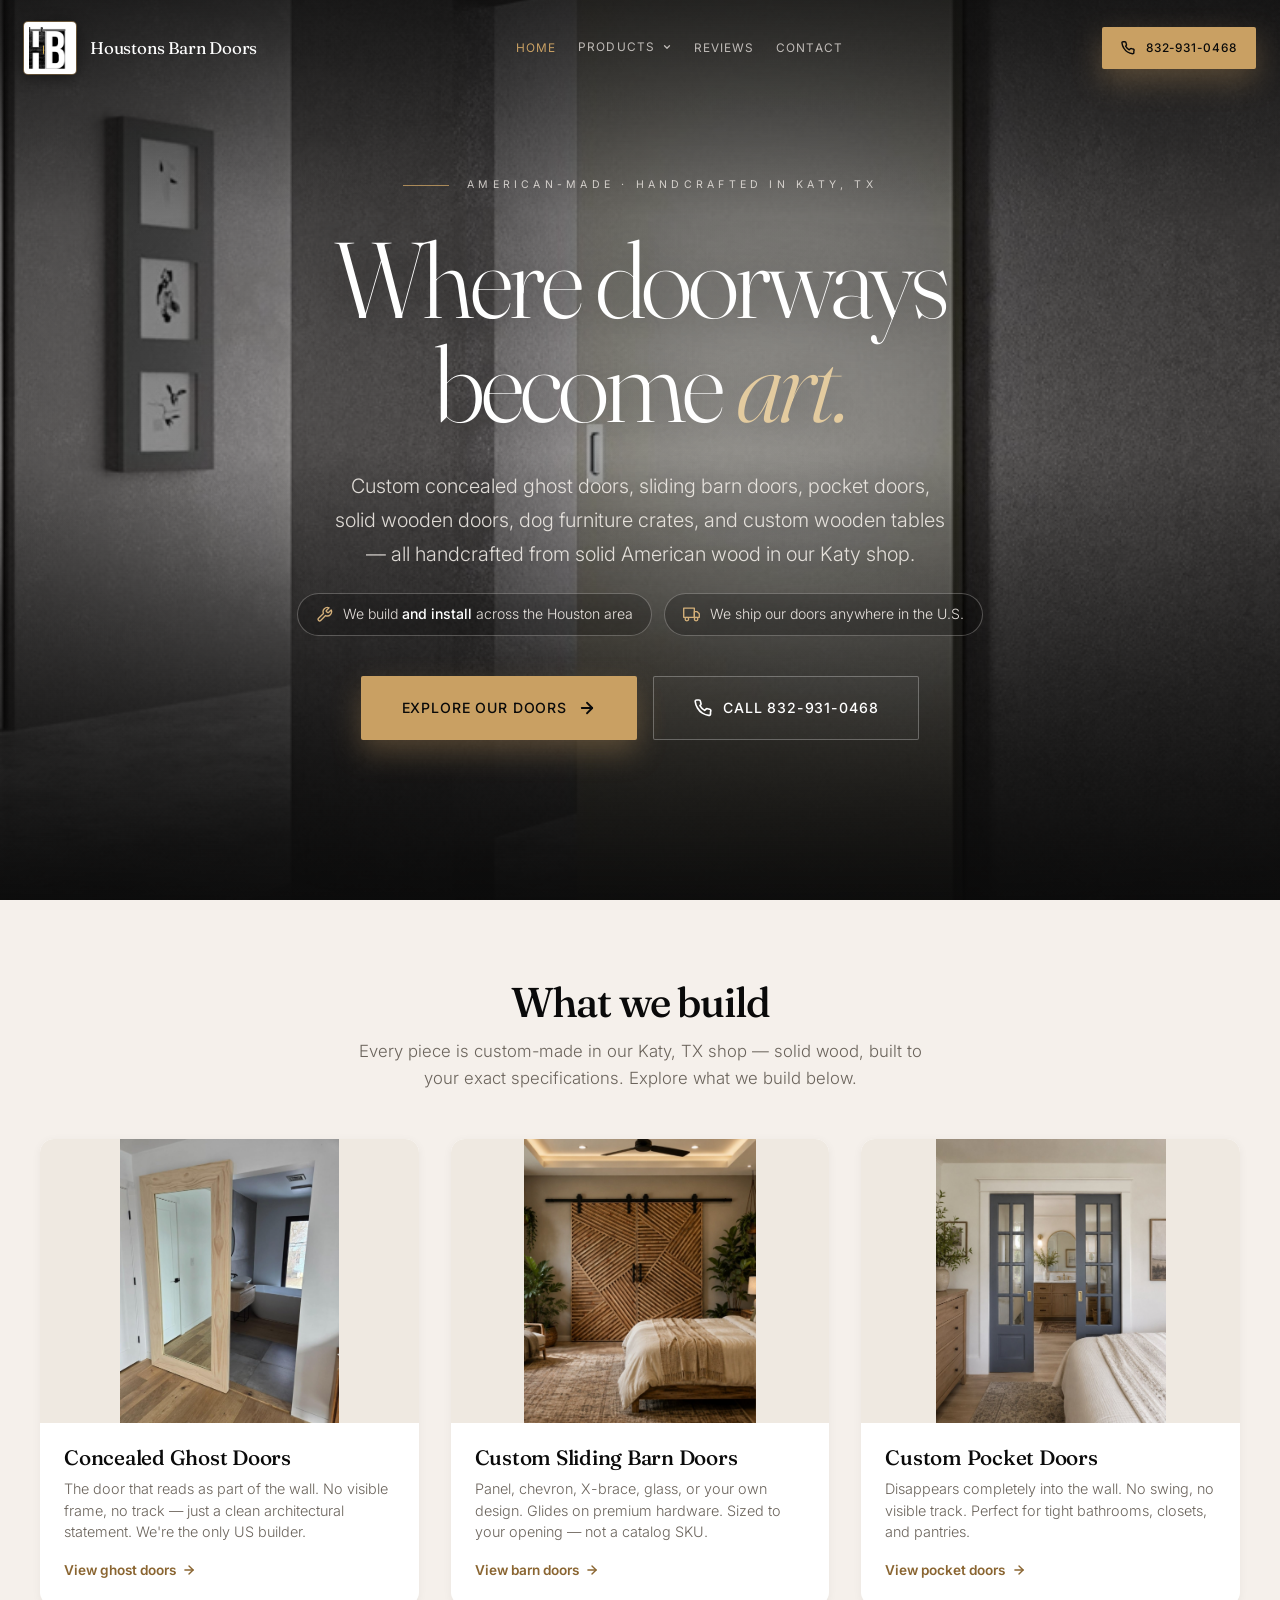
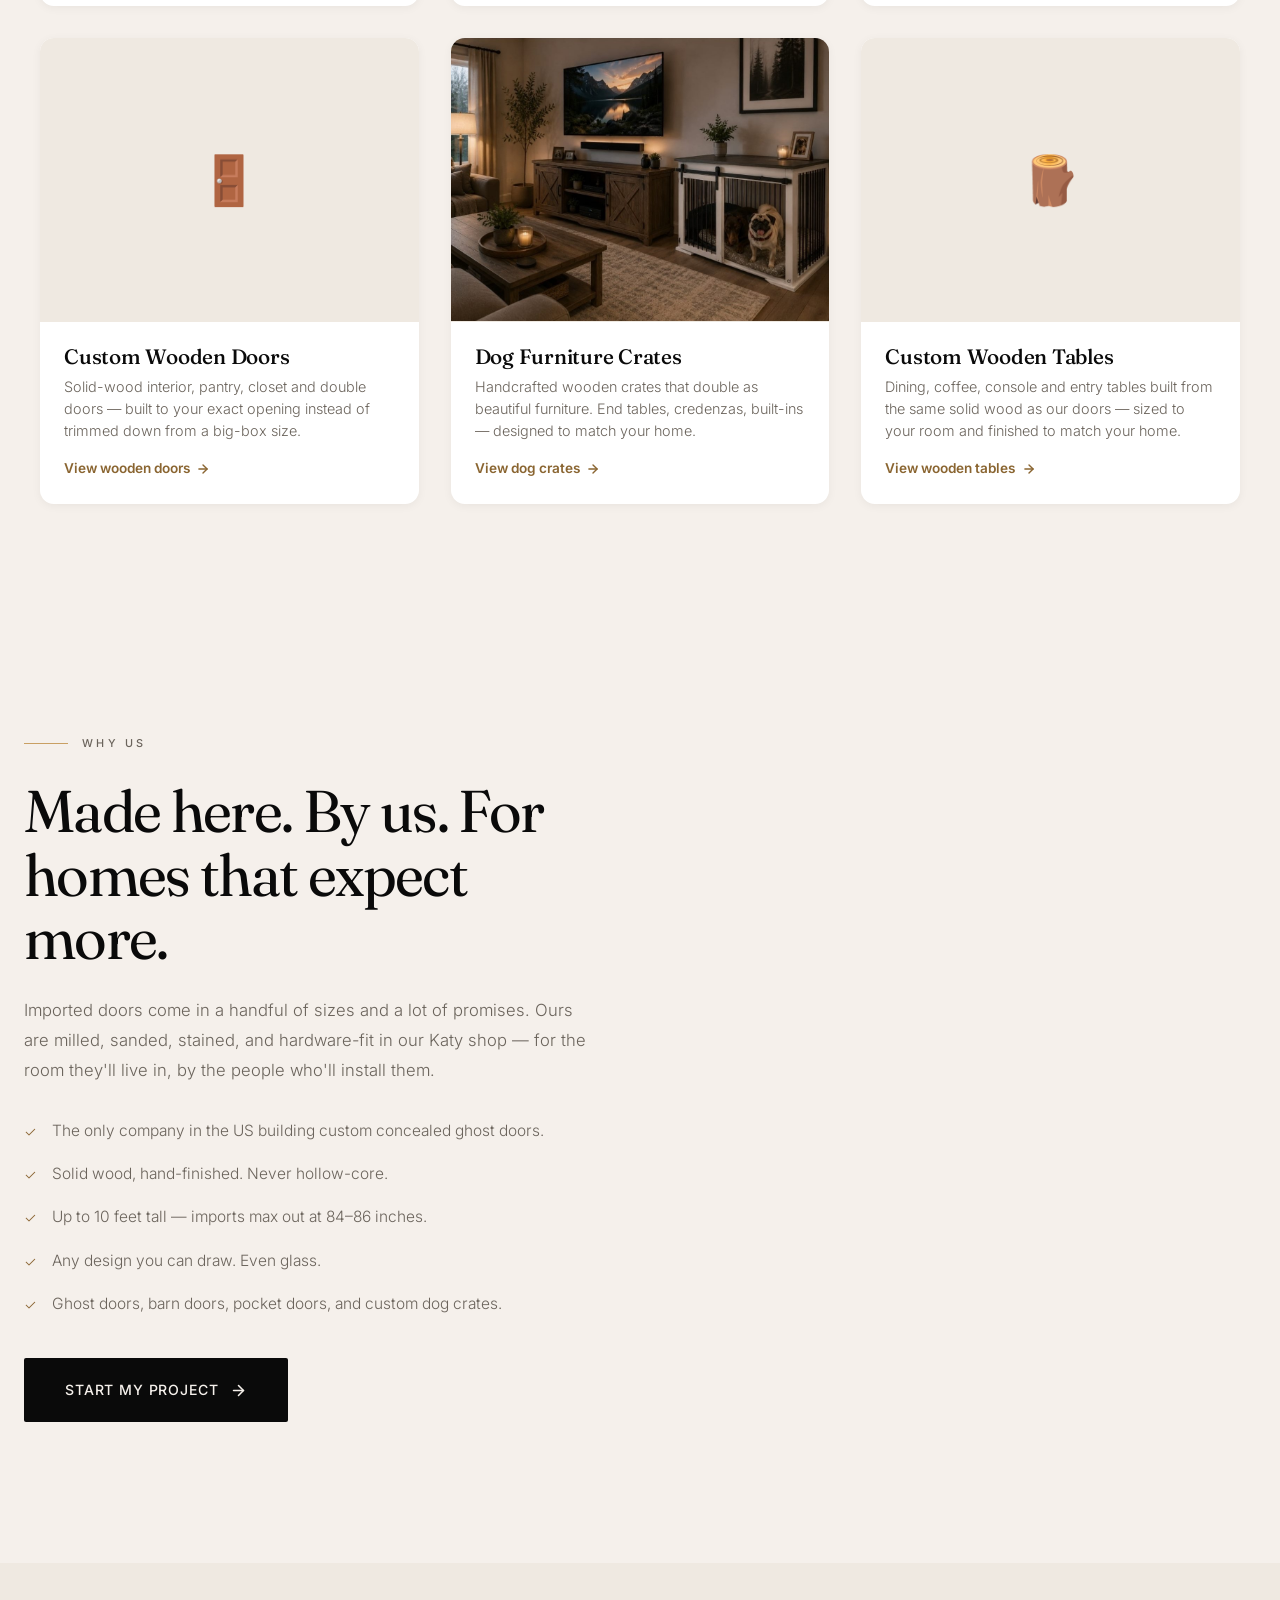
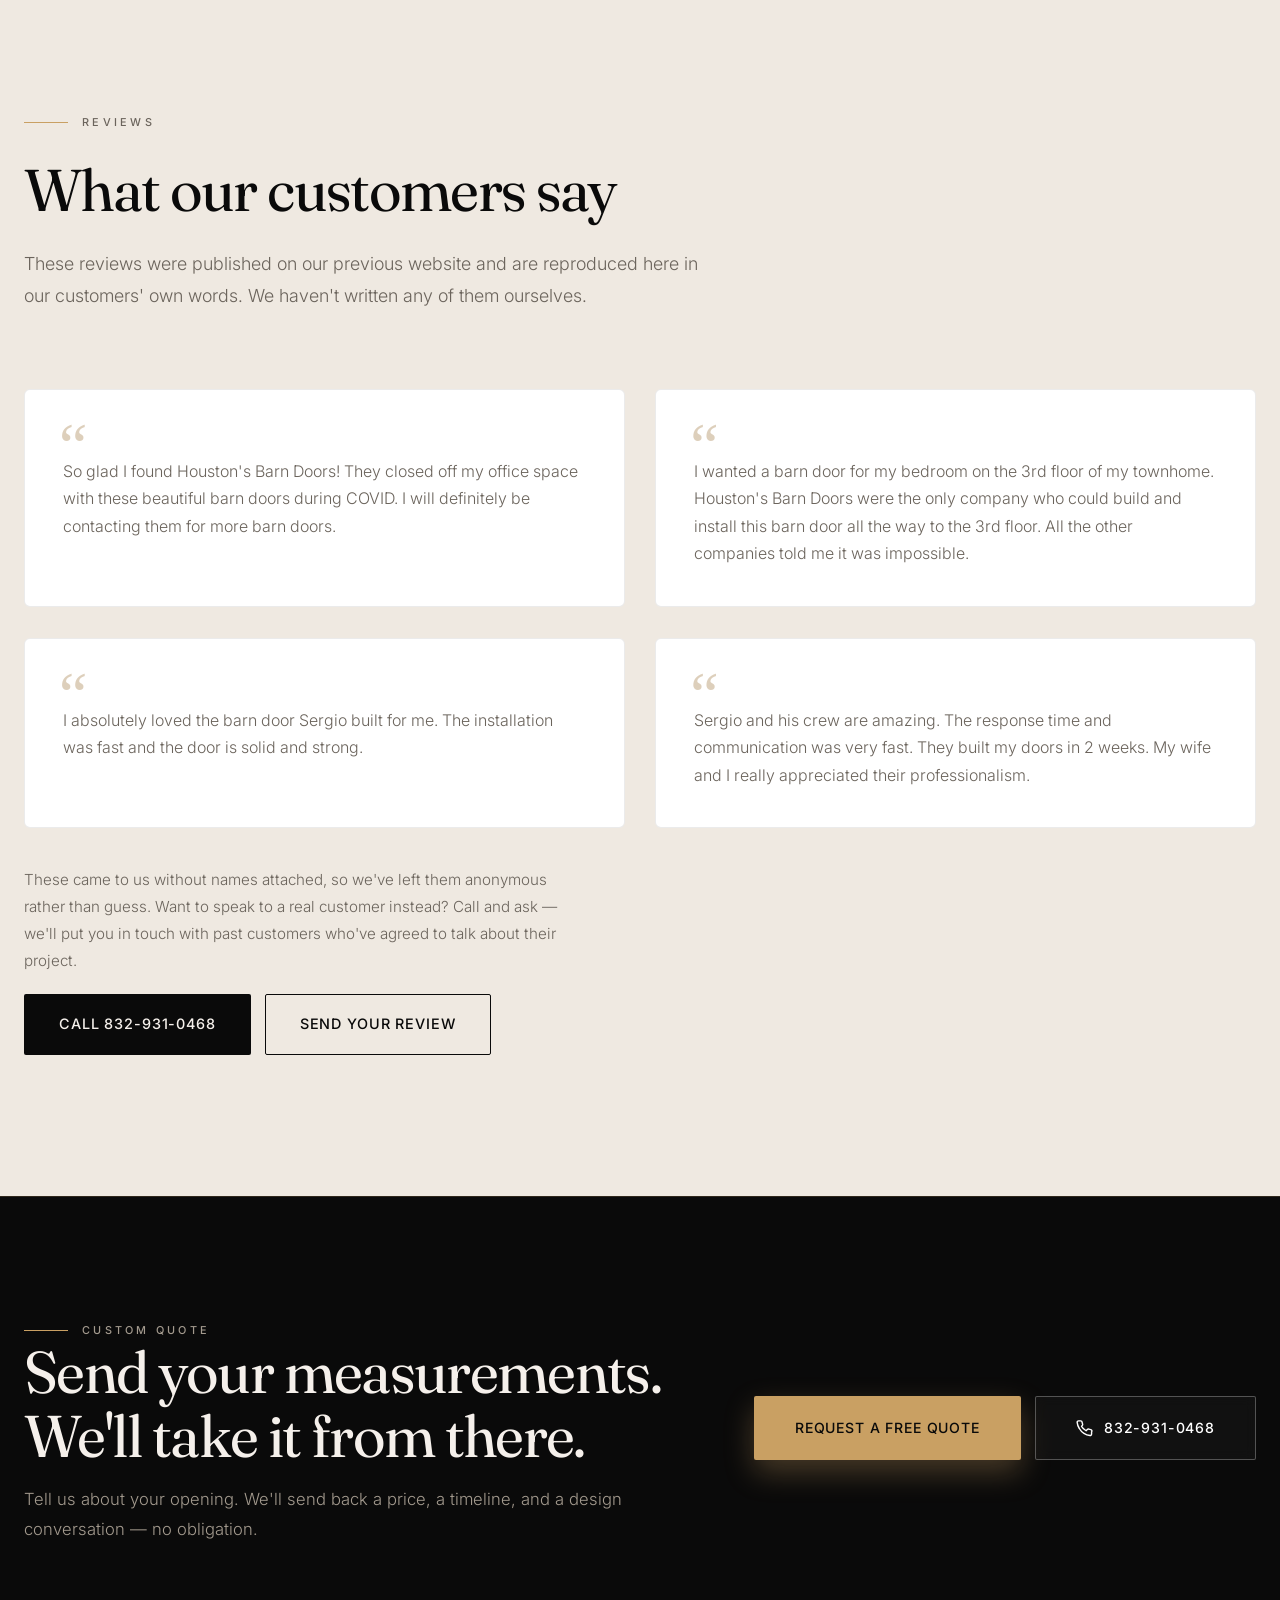
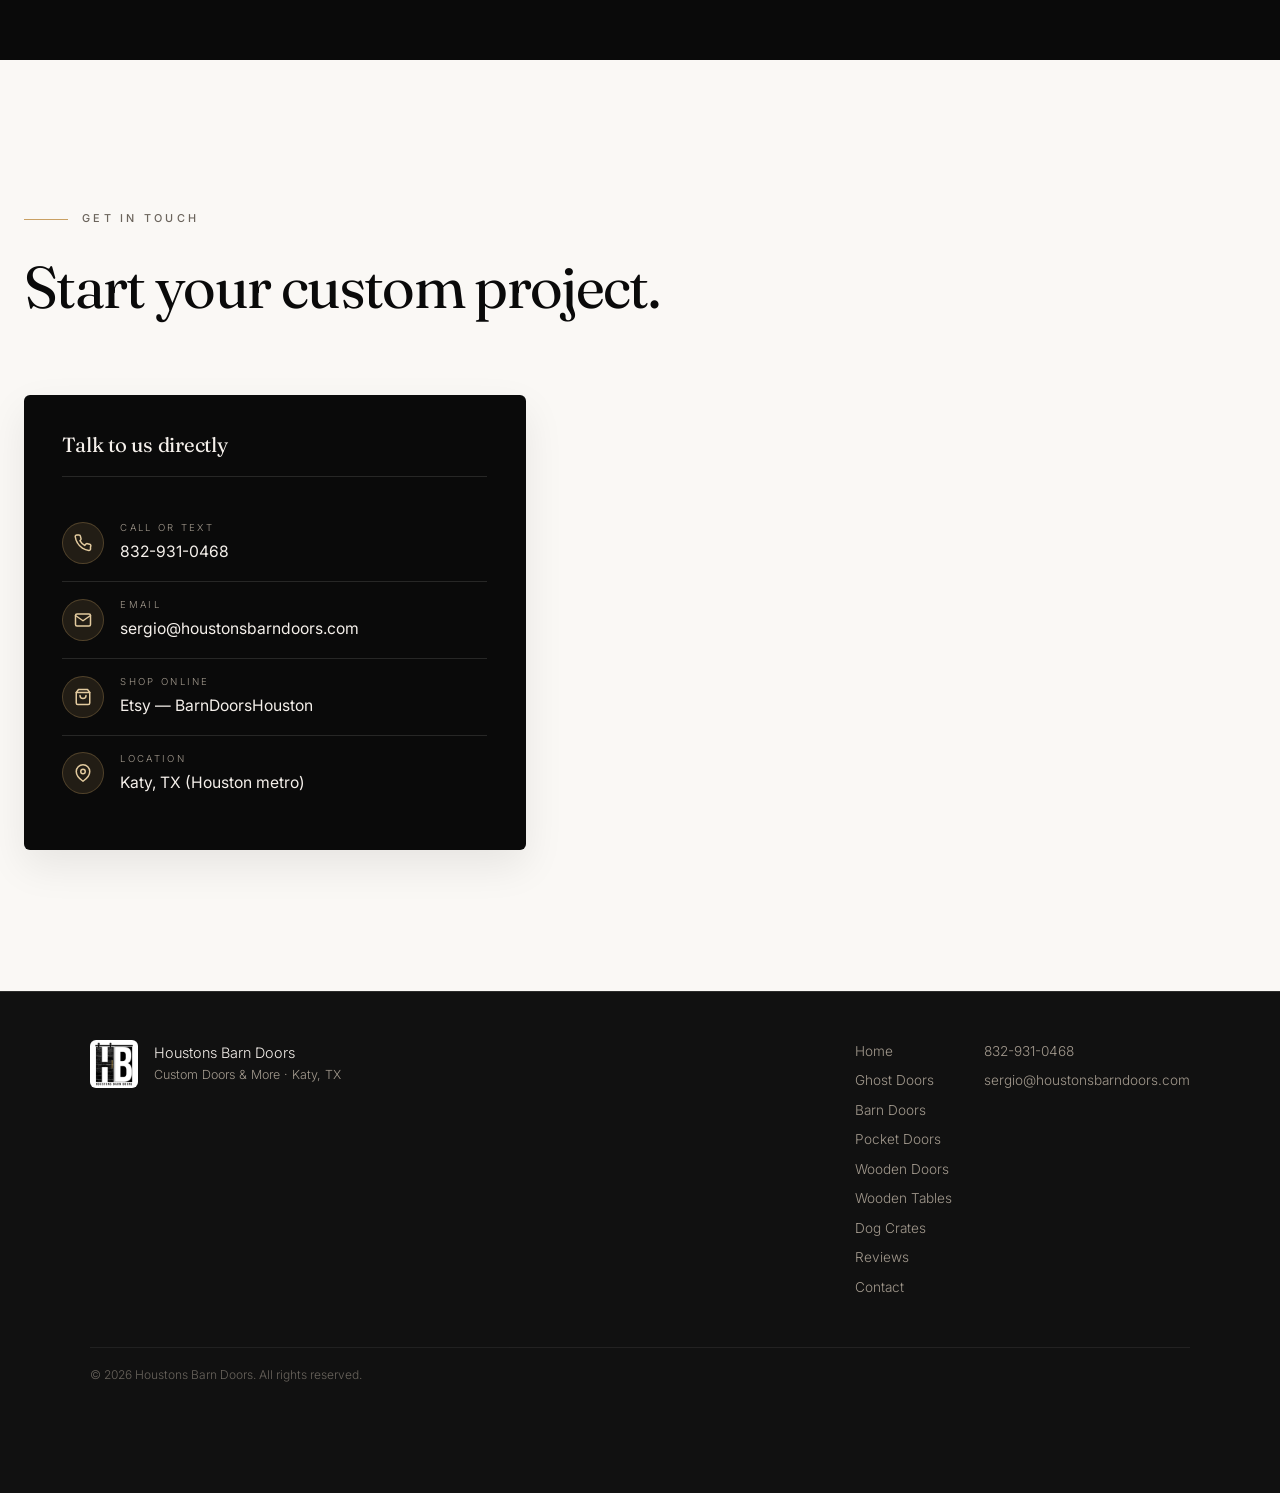
==== commit 6e808b4f: "feat: lead with installation service in hero messaging" ====
--- a/index.html
+++ b/index.html
@@ -4,13 +4,14 @@
   <meta charset="UTF-8">
   <meta name="viewport" content="width=device-width, initial-scale=1.0">
   <title>Houstons Barn Doors | Custom Ghost Doors, Barn Doors & More — Katy, TX</title>
-  <meta name="description" content="Handcrafted concealed ghost doors, sliding barn doors, pocket doors, solid wooden doors, dog furniture crates, and custom wooden tables — made in Katy, TX. Solid wood, any design, up to 10 feet tall.">
+  <meta name="description" content="We build and install custom barn doors, concealed ghost doors, pocket doors, wooden doors, dog crates and tables across the Houston area — and we ship anywhere in the U.S. Handmade in Katy, TX.">
   <meta name="theme-color" content="#0a0a0a">
 
   <!-- Open Graph -->
   <meta property="og:title" content="Houstons Barn Doors — Custom Doors & More, Katy TX">
-  <meta property="og:description" content="Where doorways become art. Handcrafted concealed ghost doors, sliding barn doors, pocket doors, solid wooden doors, dog furniture crates, and custom wooden tables. Solid American wood.">
+  <meta property="og:description" content="Where doorways become art. We build and install custom barn doors, concealed ghost doors, pocket doors, wooden doors, dog crates and tables across the Houston area — and we ship anywhere in the U.S.">
   <meta property="og:type" content="website">
+  <link rel="canonical" href="https://www.houstonsbarndoors.com/">
   <meta property="og:url" content="https://www.houstonsbarndoors.com/">
   <!-- og:image must be an absolute URL — relative paths are ignored by Facebook/LinkedIn/iMessage scrapers. -->
   <meta property="og:image" content="https://www.houstonsbarndoors.com/assets/images/ghost-doors/ghost-5.jpg">
@@ -97,10 +98,16 @@
         dog furniture crates, and custom wooden tables — all handcrafted from solid American
         wood in our Katy shop.
       </p>
-      <p class="hero__ship reveal">
-        <svg xmlns="http://www.w3.org/2000/svg" width="17" height="17" viewBox="0 0 24 24" fill="none" stroke="currentColor" stroke-width="1.9" stroke-linecap="round" stroke-linejoin="round" aria-hidden="true"><rect x="1" y="3" width="15" height="13"/><polygon points="16 8 20 8 23 11 23 16 16 16 16 8"/><circle cx="5.5" cy="18.5" r="2.5"/><circle cx="18.5" cy="18.5" r="2.5"/></svg>
-        <span>We install across the Houston area — and we ship our doors anywhere in the U.S.</span>
-      </p>
+      <div class="hero__badges reveal">
+        <p class="hero__ship">
+          <svg xmlns="http://www.w3.org/2000/svg" width="17" height="17" viewBox="0 0 24 24" fill="none" stroke="currentColor" stroke-width="1.9" stroke-linecap="round" stroke-linejoin="round" aria-hidden="true"><path d="M14.7 6.3a1 1 0 0 0 0 1.4l1.6 1.6a1 1 0 0 0 1.4 0l3.77-3.77a6 6 0 0 1-7.94 7.94l-6.91 6.91a2.12 2.12 0 0 1-3-3l6.91-6.91a6 6 0 0 1 7.94-7.94l-3.76 3.76z"/></svg>
+          <span>We build <strong>and install</strong> across the Houston area</span>
+        </p>
+        <p class="hero__ship">
+          <svg xmlns="http://www.w3.org/2000/svg" width="17" height="17" viewBox="0 0 24 24" fill="none" stroke="currentColor" stroke-width="1.9" stroke-linecap="round" stroke-linejoin="round" aria-hidden="true"><rect x="1" y="3" width="15" height="13"/><polygon points="16 8 20 8 23 11 23 16 16 16 16 8"/><circle cx="5.5" cy="18.5" r="2.5"/><circle cx="18.5" cy="18.5" r="2.5"/></svg>
+          <span>We ship our doors anywhere in the U.S.</span>
+        </p>
+      </div>
       <div class="hero__ctas reveal">
         <a href="#products" class="btn btn--accent btn--lg">
           Explore Our Doors
--- a/styles.css
+++ b/styles.css
@@ -543,16 +543,25 @@
   animation-delay: 520ms;
 }
 
-/* Shipping note. Scoped with :has() so the other pages' heroes, which have no
-   shipping line, keep the original 48px lede spacing untouched. */
-.hero__lede:has(+ .hero__ship) { margin-bottom: 22px; }
+/* Service badges (install + ship). Scoped with :has() so the other pages' heroes,
+   which have no badges, keep the original 48px lede spacing untouched. */
+.hero__lede:has(+ .hero__badges) { margin-bottom: 22px; }
+
+.hero__badges {
+  display: flex;
+  flex-wrap: wrap;
+  justify-content: center;
+  gap: 12px;
+  max-width: 820px;
+  margin: 0 auto 40px;
+}
 
 .hero__ship {
   display: inline-flex;
   align-items: center;
   gap: 10px;
-  max-width: 700px;
-  margin: 0 auto 40px;
+  /* .hero__badges owns the outer spacing now. */
+  margin: 0;
   padding: 10px 18px;
   border: 1px solid rgba(245, 240, 235, 0.28);
   border-radius: 999px;
@@ -567,10 +576,14 @@
   animation-delay: 450ms;
 }
 
+/* "and install" is the point of this badge — give it weight without shouting. */
+.hero__ship strong { font-weight: 500; color: #fff; }
+
 .hero__ship svg { flex: none; color: var(--gold-light, #d9b98a); }
 
 @media (max-width: 560px) {
   .hero__ship { padding: 10px 15px; border-radius: 16px; }
+  .hero__badges { gap: 10px; }
 }
 
 @keyframes heroIn {
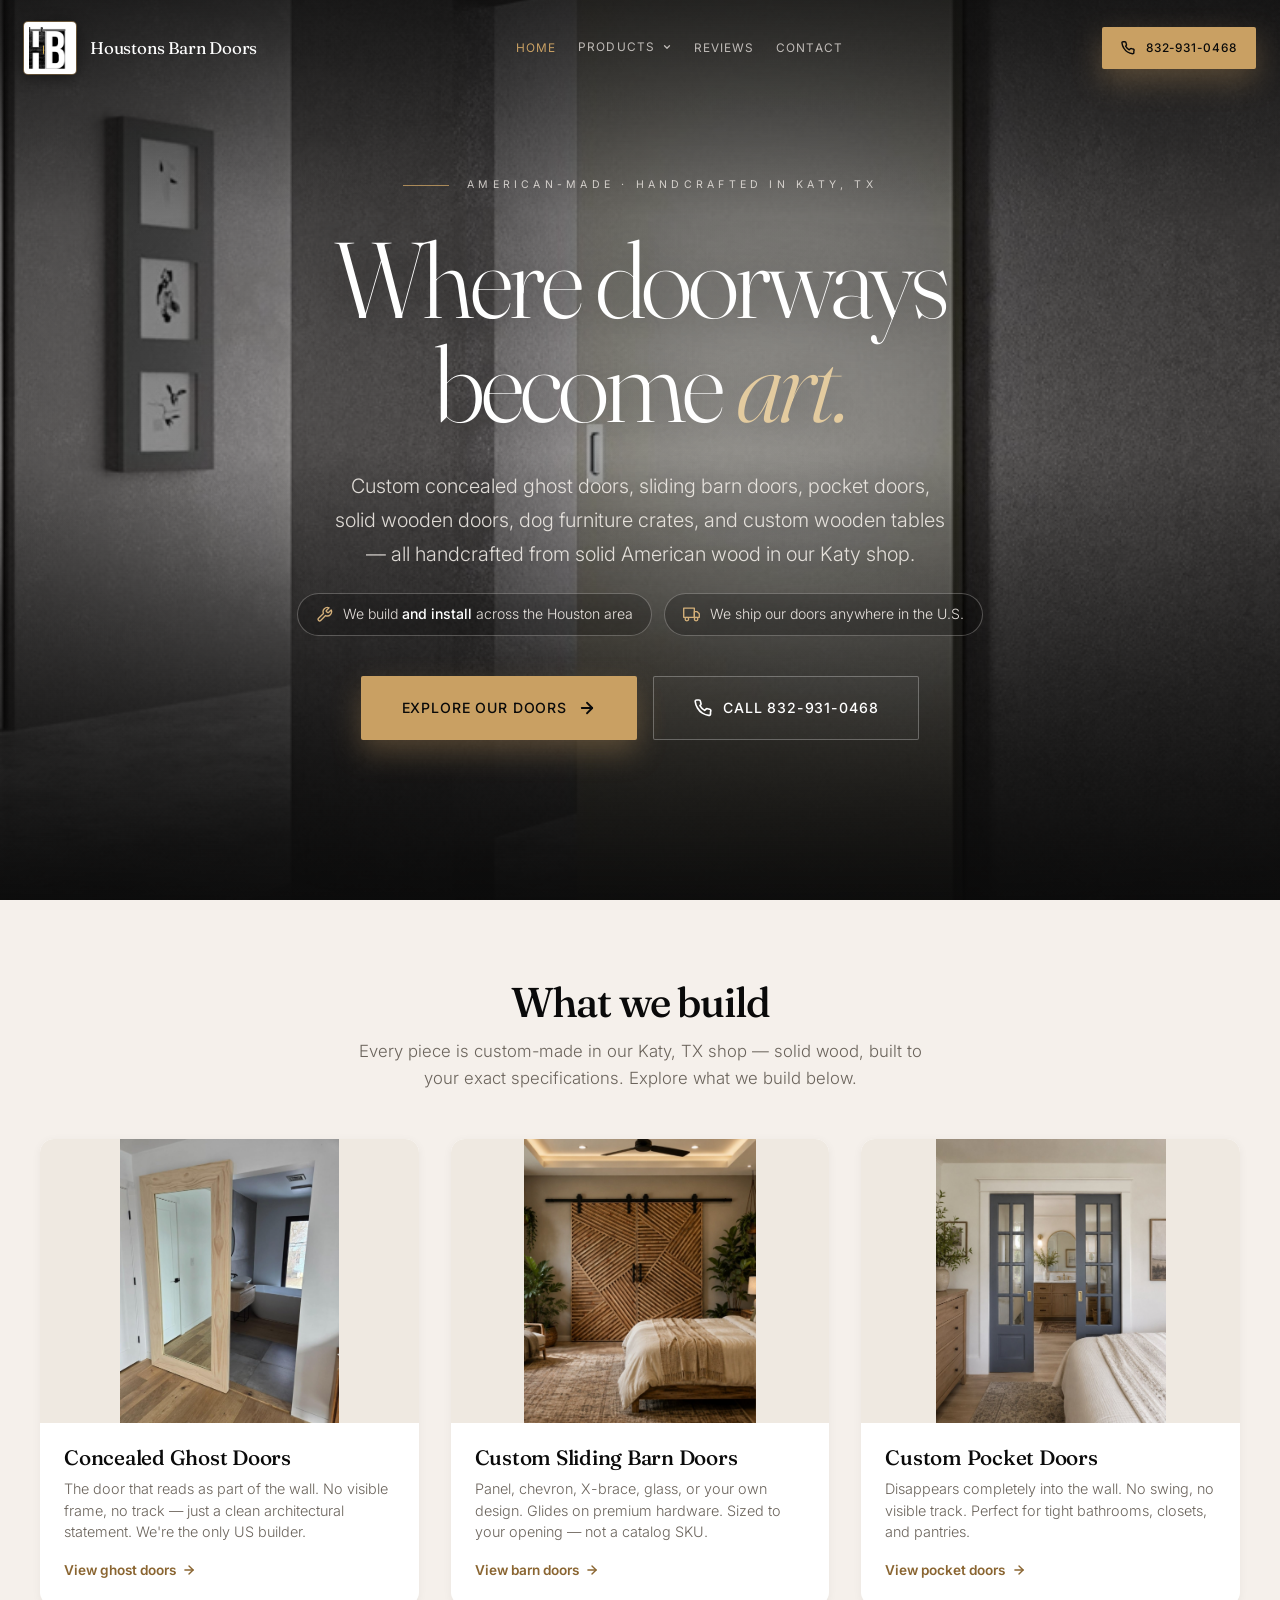
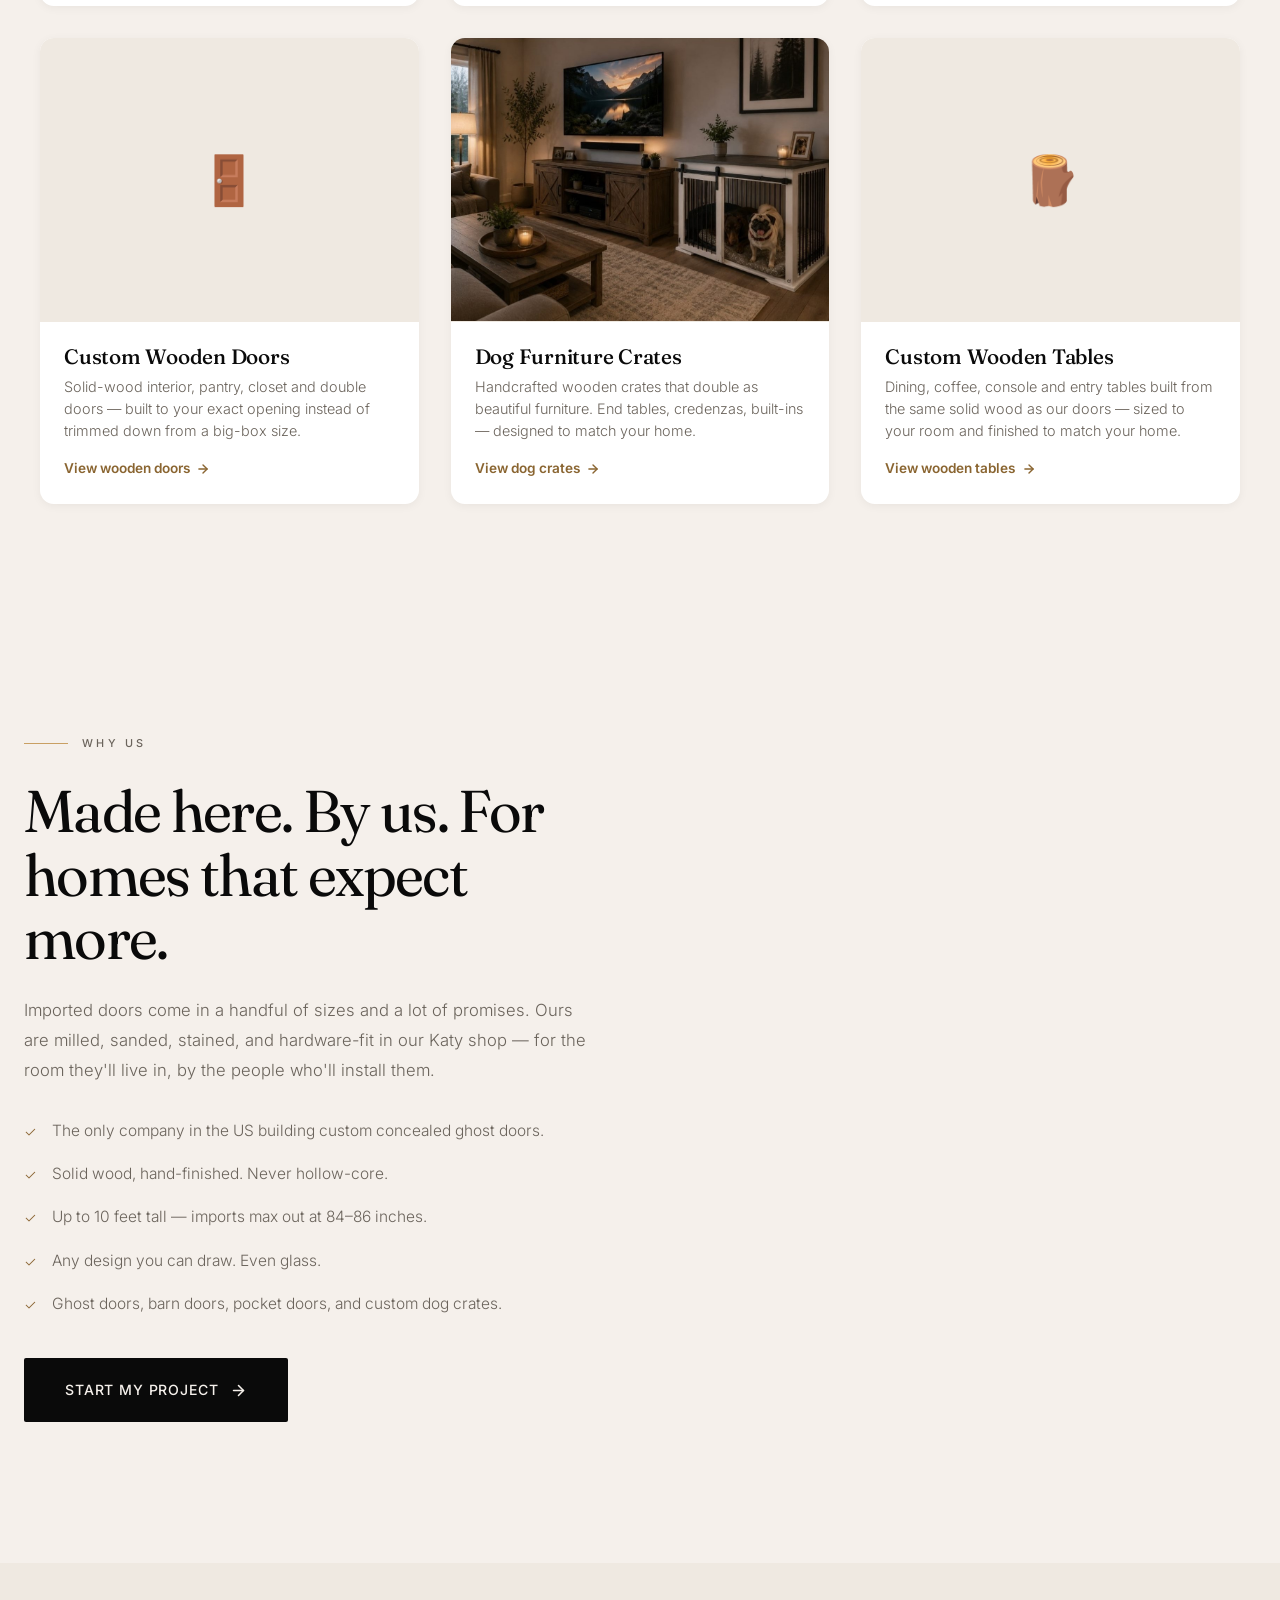
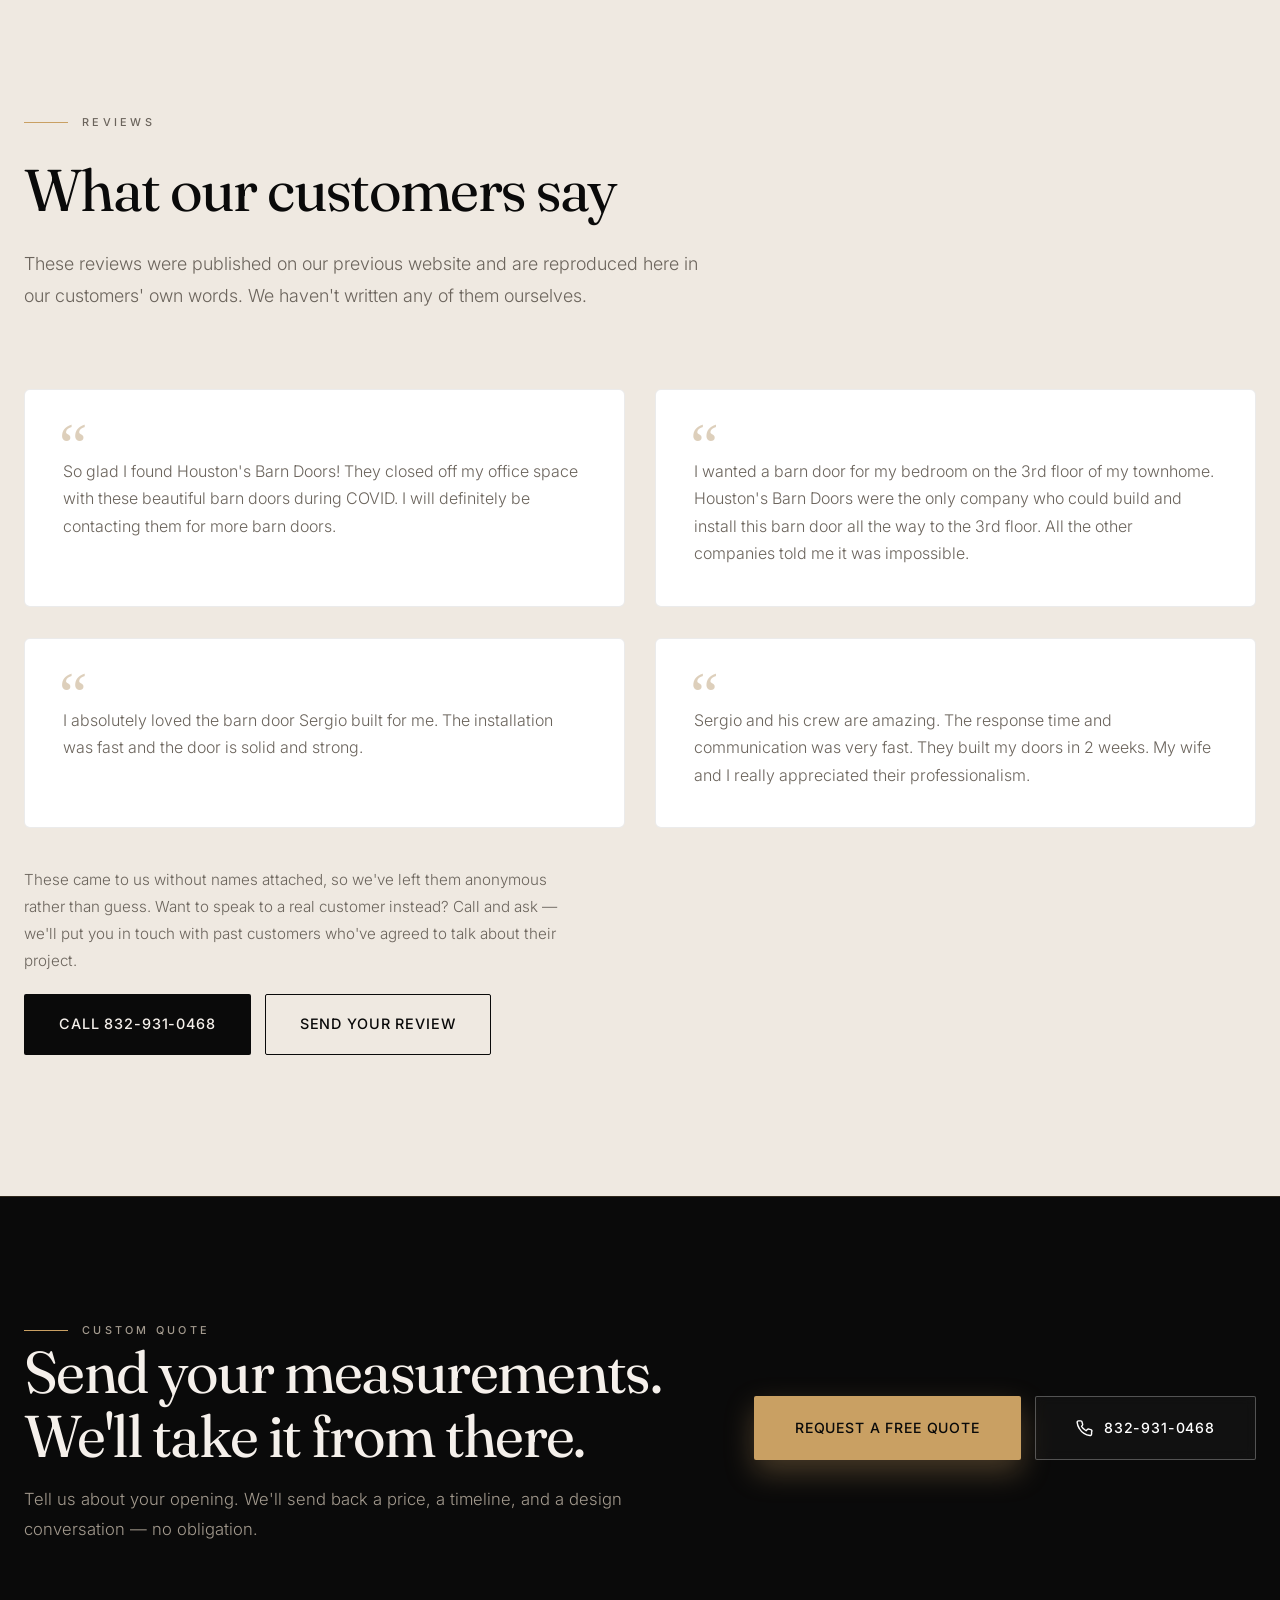
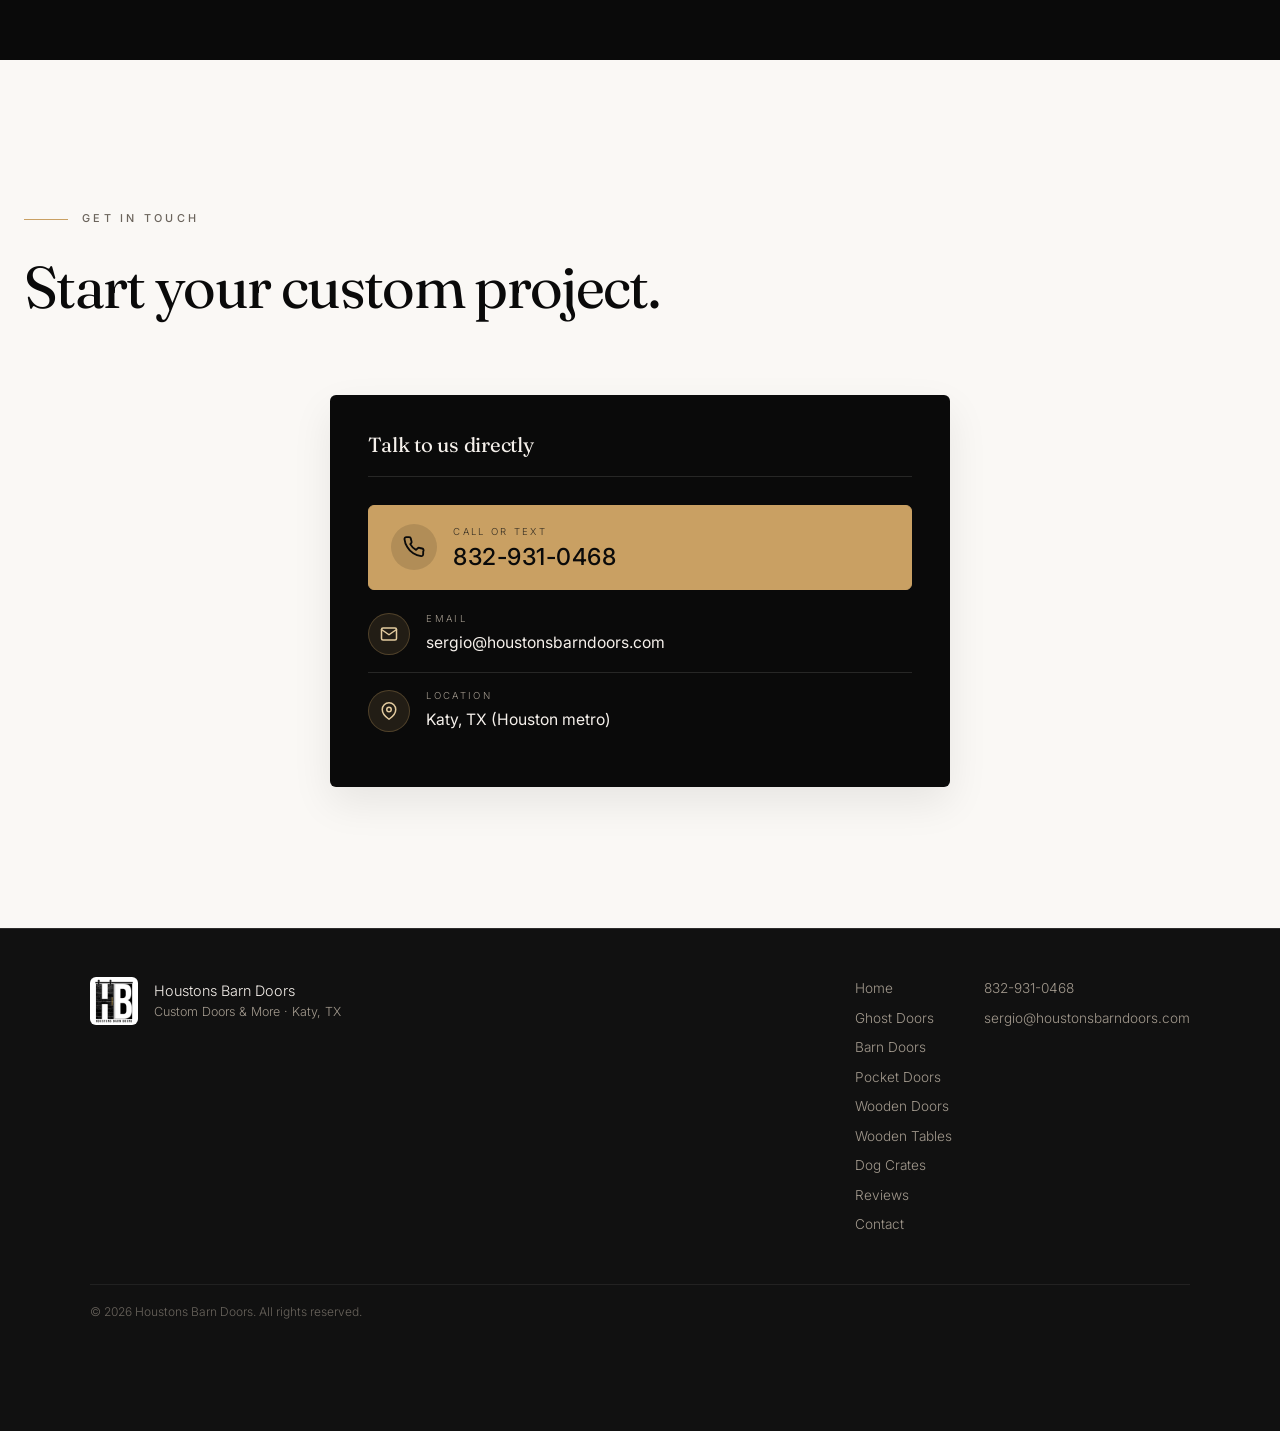
==== commit b5536de8: "feat: remove Etsy and make the phone the primary conversion path" ====
--- a/index.html
+++ b/index.html
@@ -331,13 +331,13 @@
             <div class="contact__card">
               <h3 class="contact__card-title">Talk to us directly</h3>
 
-              <a href="tel:8329310468" class="contact__row">
-                <span class="contact__icon">
-                  <svg xmlns="http://www.w3.org/2000/svg" width="18" height="18" viewBox="0 0 24 24" fill="none" stroke="currentColor" stroke-width="2" stroke-linecap="round" stroke-linejoin="round" aria-hidden="true"><path d="M22 16.92v3a2 2 0 0 1-2.18 2 19.79 19.79 0 0 1-8.63-3.07A19.5 19.5 0 0 1 4.69 12a19.79 19.79 0 0 1-3.07-8.67A2 2 0 0 1 3.6 1.27h3a2 2 0 0 1 2 1.72c.127.96.361 1.903.7 2.81a2 2 0 0 1-.45 2.11L7.91 8.88a16 16 0 0 0 6.29 6.29l1.77-1.77a2 2 0 0 1 2.11-.45c.907.339 1.85.573 2.81.7A2 2 0 0 1 22 16.92z"/></svg>
-                </span>
-                <span>
-                  <span class="contact__label">Call or text</span>
-                  <span class="contact__value">832-931-0468</span>
+              <a href="tel:8329310468" class="contact__call">
+                <span class="contact__call-icon">
+                  <svg xmlns="http://www.w3.org/2000/svg" width="22" height="22" viewBox="0 0 24 24" fill="none" stroke="currentColor" stroke-width="2" stroke-linecap="round" stroke-linejoin="round" aria-hidden="true"><path d="M22 16.92v3a2 2 0 0 1-2.18 2 19.79 19.79 0 0 1-8.63-3.07A19.5 19.5 0 0 1 4.69 12a19.79 19.79 0 0 1-3.07-8.67A2 2 0 0 1 3.6 1.27h3a2 2 0 0 1 2 1.72c.127.96.361 1.903.7 2.81a2 2 0 0 1-.45 2.11L7.91 8.88a16 16 0 0 0 6.29 6.29l1.77-1.77a2 2 0 0 1 2.11-.45c.907.339 1.85.573 2.81.7A2 2 0 0 1 22 16.92z"/></svg>
+                </span>
+                <span class="contact__call-text">
+                  <span class="contact__call-label">Call or text</span>
+                  <span class="contact__call-number">832-931-0468</span>
                 </span>
               </a>
 
@@ -348,16 +348,6 @@
                 <span>
                   <span class="contact__label">Email</span>
                   <span class="contact__value">sergio@houstonsbarndoors.com</span>
-                </span>
-              </a>
-
-              <a href="https://www.etsy.com/shop/BarnDoorsHouston" target="_blank" rel="noopener noreferrer" class="contact__row">
-                <span class="contact__icon">
-                  <svg xmlns="http://www.w3.org/2000/svg" width="18" height="18" viewBox="0 0 24 24" fill="none" stroke="currentColor" stroke-width="2" stroke-linecap="round" stroke-linejoin="round" aria-hidden="true"><path d="M6 2 3 6v14a2 2 0 0 0 2 2h14a2 2 0 0 0 2-2V6l-3-4z"/><line x1="3" y1="6" x2="21" y2="6"/><path d="M16 10a4 4 0 0 1-8 0"/></svg>
-                </span>
-                <span>
-                  <span class="contact__label">Shop online</span>
-                  <span class="contact__value">Etsy — BarnDoorsHouston</span>
                 </span>
               </a>
 
--- a/styles.css
+++ b/styles.css
@@ -944,24 +944,6 @@
 }
 .tile:hover .tile__overlay, .tile:focus-visible .tile__overlay { opacity: 1; }
 
-/* ============================================================ ETSY */
-.etsy { background: var(--charcoal); }
-.etsy h2, .etsy .eyebrow { color: var(--dark-ink); }
-.etsy .eyebrow { color: var(--dark-muted); }
-.etsy p { color: var(--dark-muted); }
-.etsy__inner {
-  display: grid;
-  grid-template-columns: 1.4fr auto;
-  gap: clamp(36px, 5vw, 80px);
-  align-items: center;
-}
-.etsy__copy h2 { margin-bottom: 20px; }
-.etsy__copy p { margin: 0; max-width: 640px; }
-.etsy__actions { display: flex; flex-direction: column; align-items: flex-start; gap: 14px; }
-.etsy__actions .btn--dark { background: var(--sand-2); color: var(--charcoal); }
-.etsy__actions .btn--dark:hover { background: var(--sand-3); }
-.etsy__note { font-size: 0.72rem; letter-spacing: 0.18em; text-transform: uppercase; color: var(--dark-muted); }
-
 /* ============================================================ PROCESS */
 .process { background: var(--off-white-2); }
 .steps { display: grid; grid-template-columns: repeat(5, 1fr); gap: clamp(20px, 2.4vw, 34px); }
@@ -1135,7 +1117,10 @@
 
 /* ============================================================ CONTACT */
 .contact-section { background: var(--off-white-2); }
-.contact { display: grid; grid-template-columns: 0.85fr 1.15fr; gap: clamp(30px, 4vw, 62px); align-items: start; }
+/* One child only (the form was retired), so a 2-column grid left ~55% of the
+   section empty and squeezed the card into the narrow track. Single centered
+   column instead. */
+.contact { display: grid; grid-template-columns: minmax(0, 620px); justify-content: center; gap: clamp(30px, 4vw, 62px); align-items: start; }
 
 .contact__card {
   background: var(--charcoal);
@@ -1159,6 +1144,50 @@
 }
 .contact__row:last-child { border-bottom: 0; }
 a.contact__row:hover { transform: translateX(4px); }
+
+/* Primary conversion path. The phone is the fastest way to reach Sergio, so it
+   reads as a button rather than another list row. */
+.contact__call {
+  display: flex; align-items: center; gap: 16px;
+  margin-bottom: 6px;
+  padding: 18px 22px;
+  border-radius: var(--radius-md);
+  background: var(--gold);
+  color: var(--charcoal);
+  border: 1px solid var(--gold);
+  transition: background 280ms var(--ease), transform 280ms var(--ease), box-shadow 280ms var(--ease);
+}
+.contact__call:hover,
+.contact__call:focus-visible {
+  background: var(--sand-3, #e0c9a6);
+  transform: translateY(-2px);
+  box-shadow: 0 10px 26px rgba(0, 0, 0, 0.28);
+}
+.contact__call-icon {
+  display: inline-flex; align-items: center; justify-content: center;
+  width: 46px; height: 46px; flex-shrink: 0;
+  border-radius: 50%;
+  background: rgba(0, 0, 0, 0.12);
+  color: var(--charcoal);
+}
+.contact__call-text { display: block; min-width: 0; }
+.contact__call-label {
+  display: block;
+  font-size: 0.6rem;
+  letter-spacing: 0.24em;
+  text-transform: uppercase;
+  /* Dark ink on gold — 5.4:1, clears AA with room to spare. */
+  color: rgba(20, 20, 20, 0.8);
+  margin-bottom: 3px;
+}
+.contact__call-number {
+  display: block;
+  color: var(--charcoal);
+  font-size: clamp(1.22rem, 2.2vw, 1.46rem);
+  font-weight: 500;
+  letter-spacing: 0.02em;
+  line-height: 1.2;
+}
 .contact__icon {
   display: inline-flex; align-items: center; justify-content: center;
   width: 42px; height: 42px; flex-shrink: 0;
@@ -1175,7 +1204,9 @@
   color: var(--dark-muted);
   margin-bottom: 3px;
 }
-.contact__value { display: block; color: var(--dark-ink); font-size: 0.98rem; font-weight: 400; }
+/* The email address is a long unbroken token; let it wrap rather than push the
+   card at narrow widths. Inert whenever there's room. */
+.contact__value { display: block; color: var(--dark-ink); font-size: 0.98rem; font-weight: 400; overflow-wrap: anywhere; }
 
 .contact__brag {
   margin-top: 26px;
@@ -1436,7 +1467,6 @@
   .craft__frame img { aspect-ratio: 16 / 11; }
 
   .barn__grid { grid-template-columns: 1fr 1fr; }
-  .etsy__inner { grid-template-columns: 1fr; }
   .cta-strip__inner { grid-template-columns: 1fr; }
   .contact { grid-template-columns: 1fr; }
   .footer__inner { grid-template-columns: 1fr 1fr; }
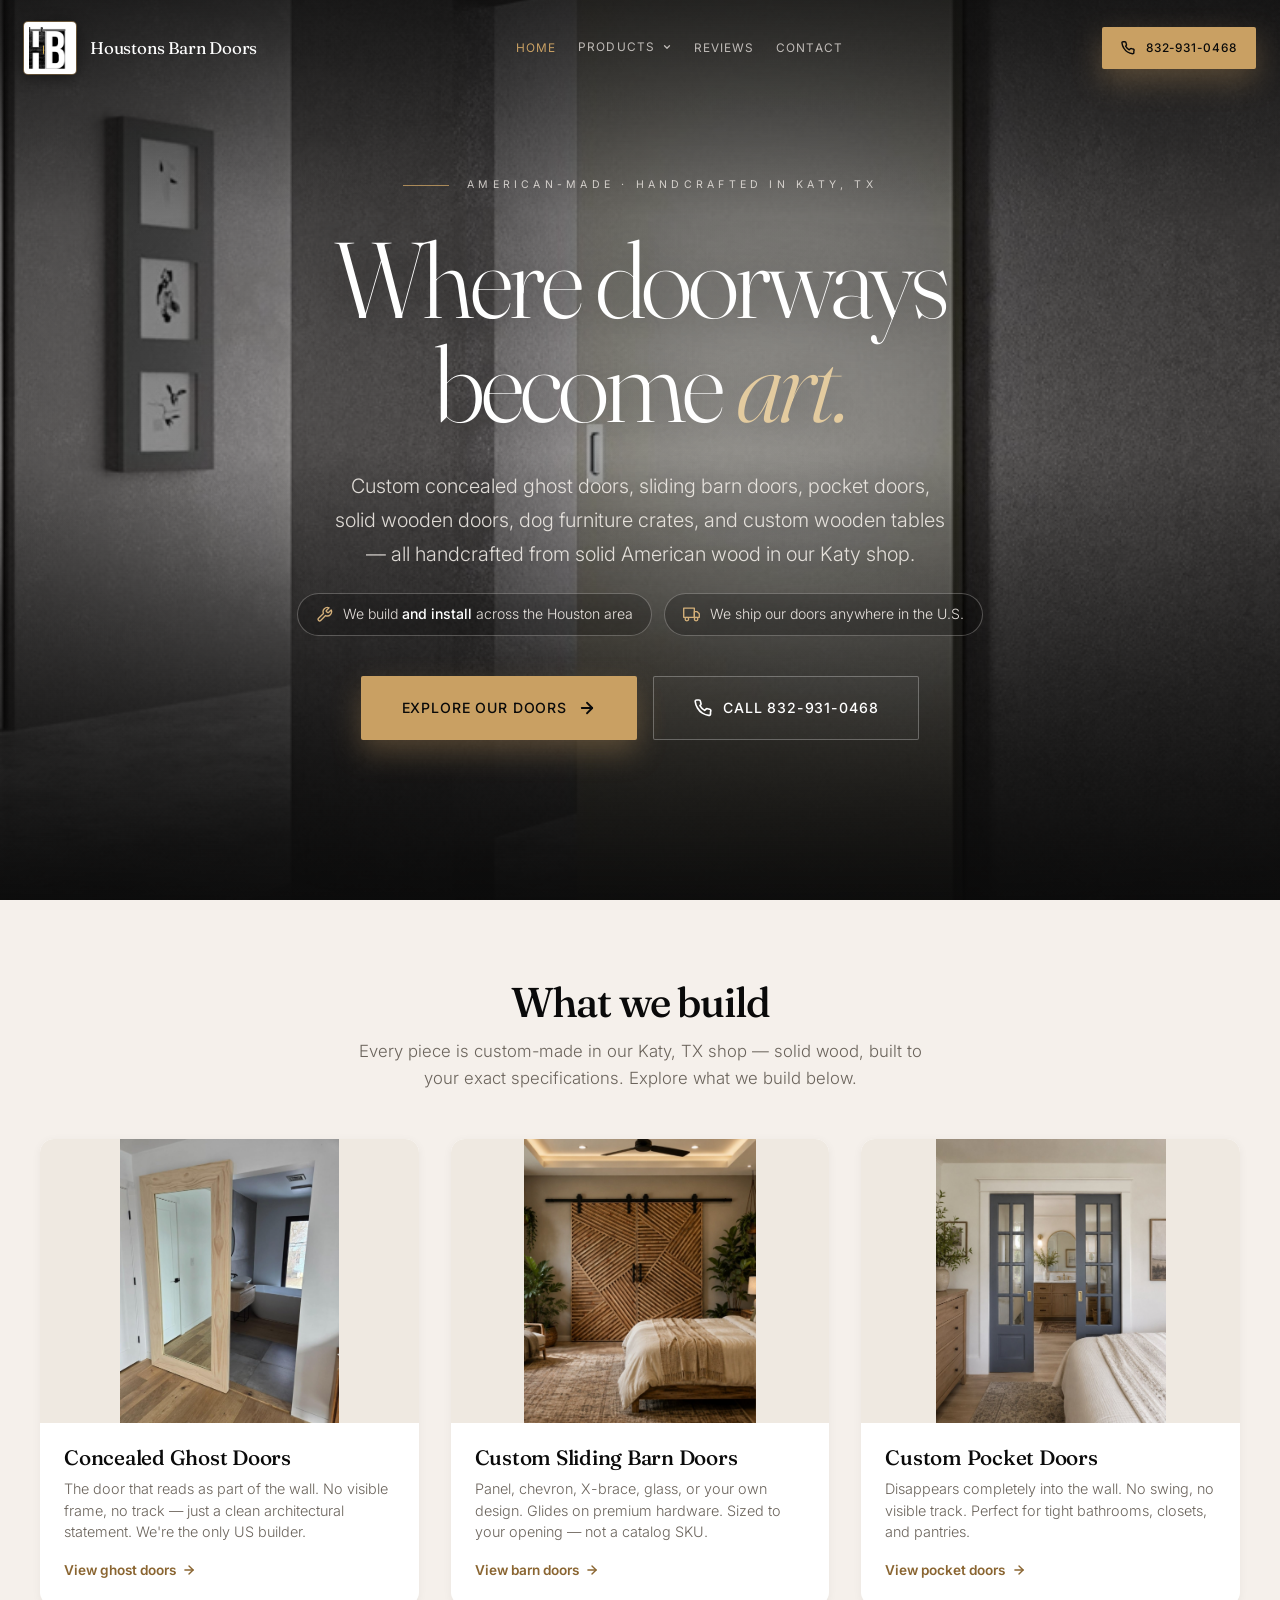
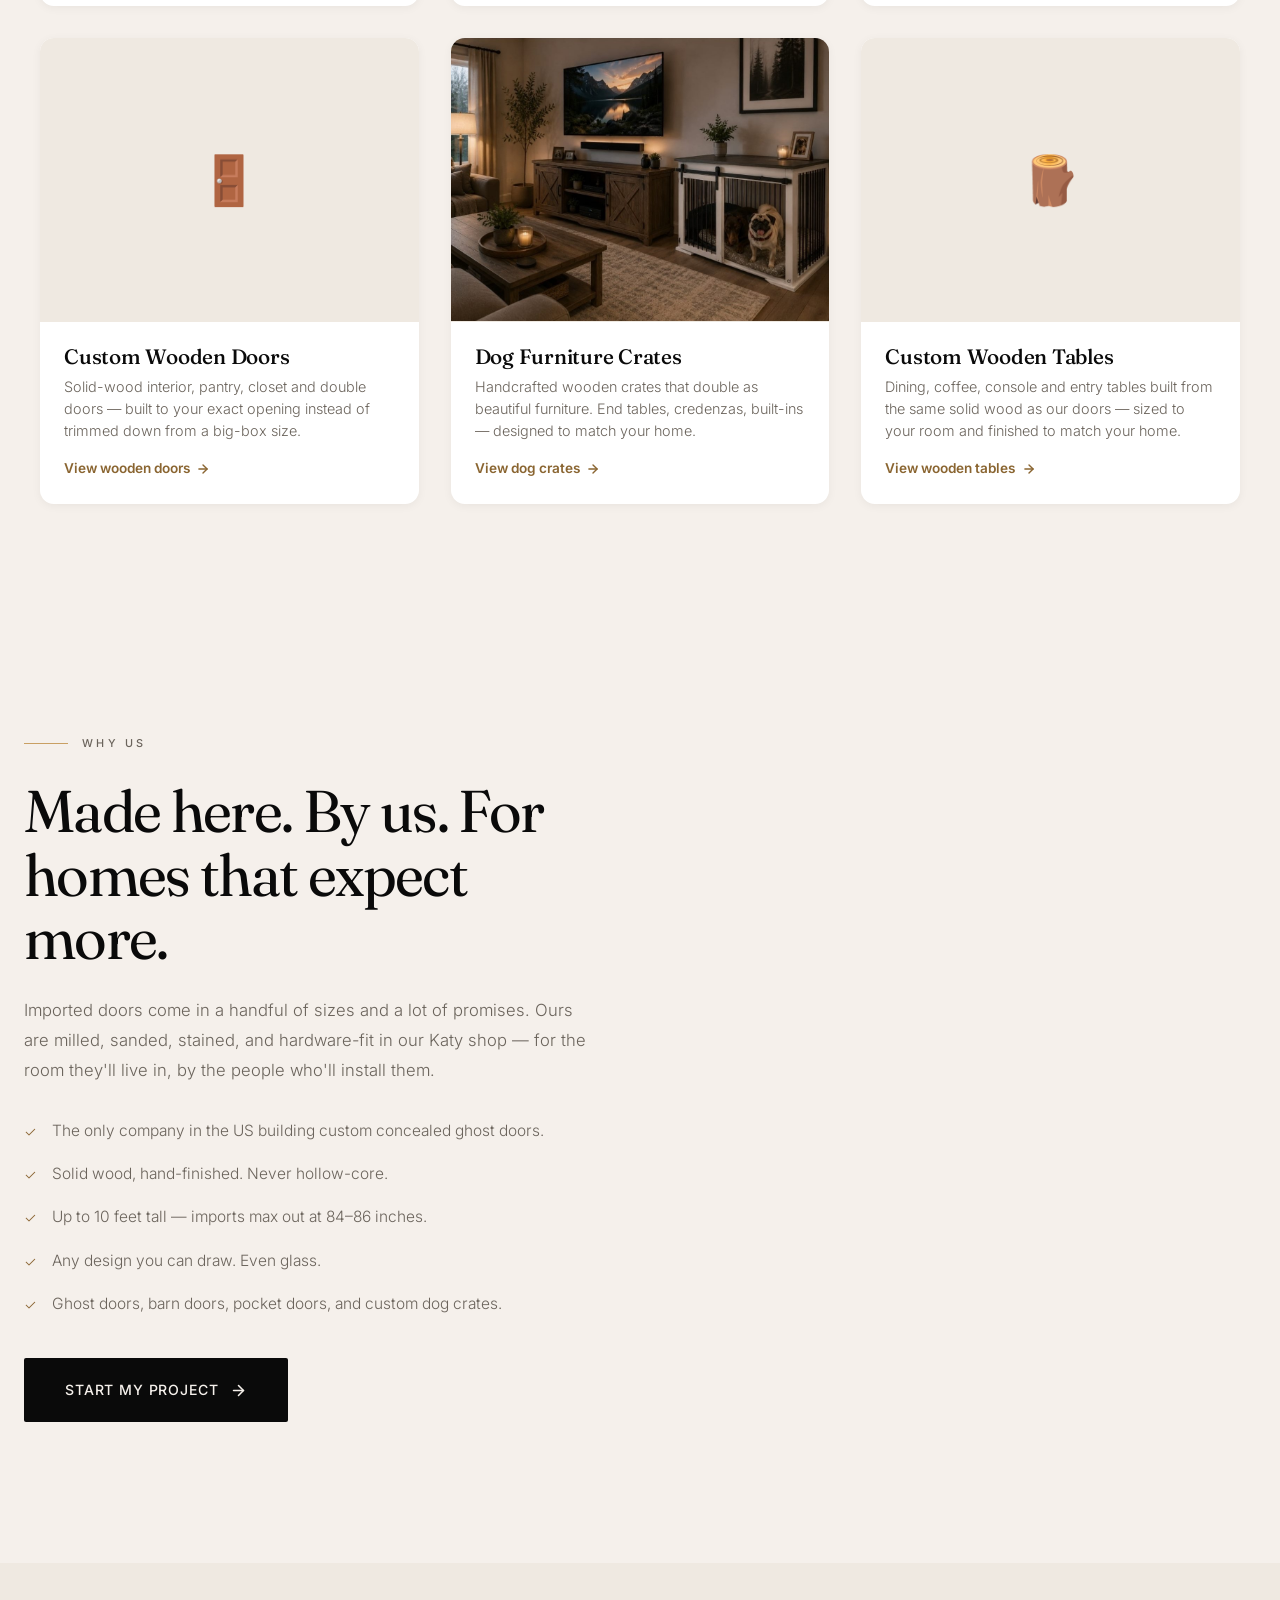
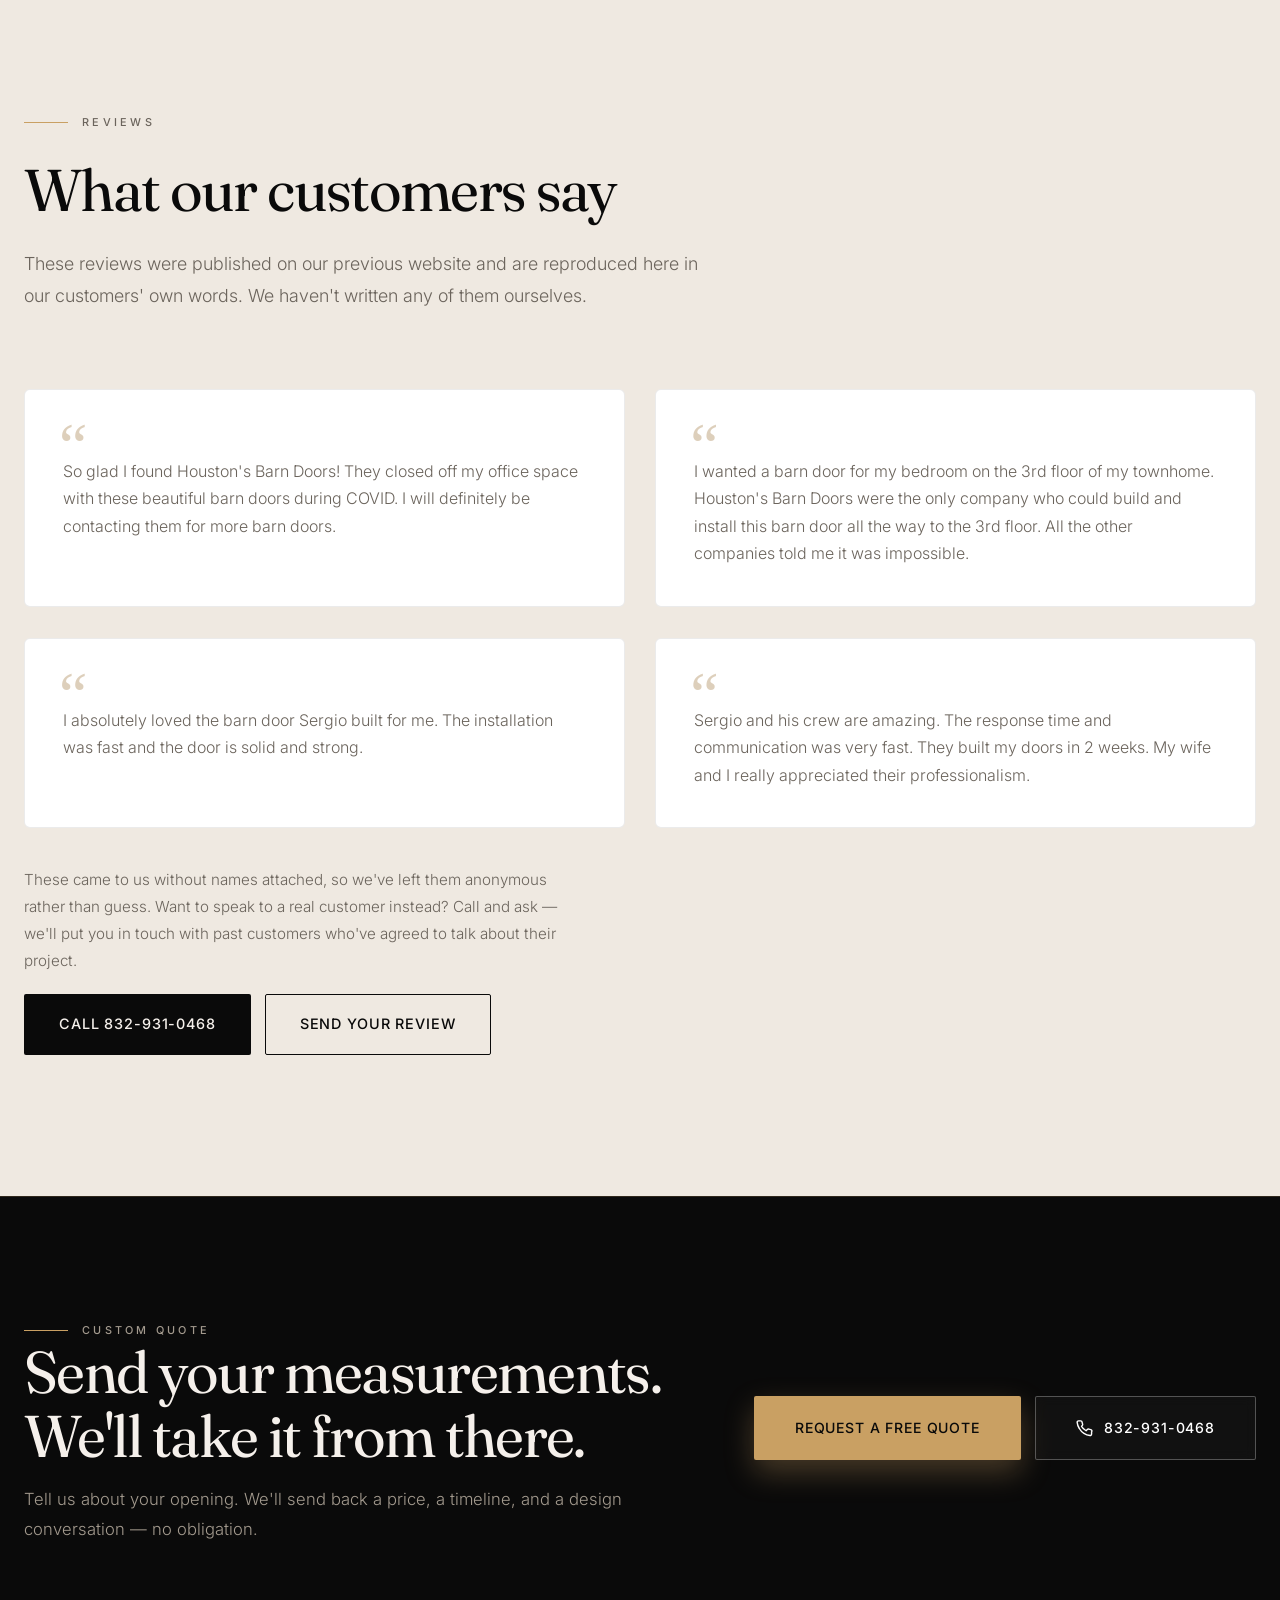
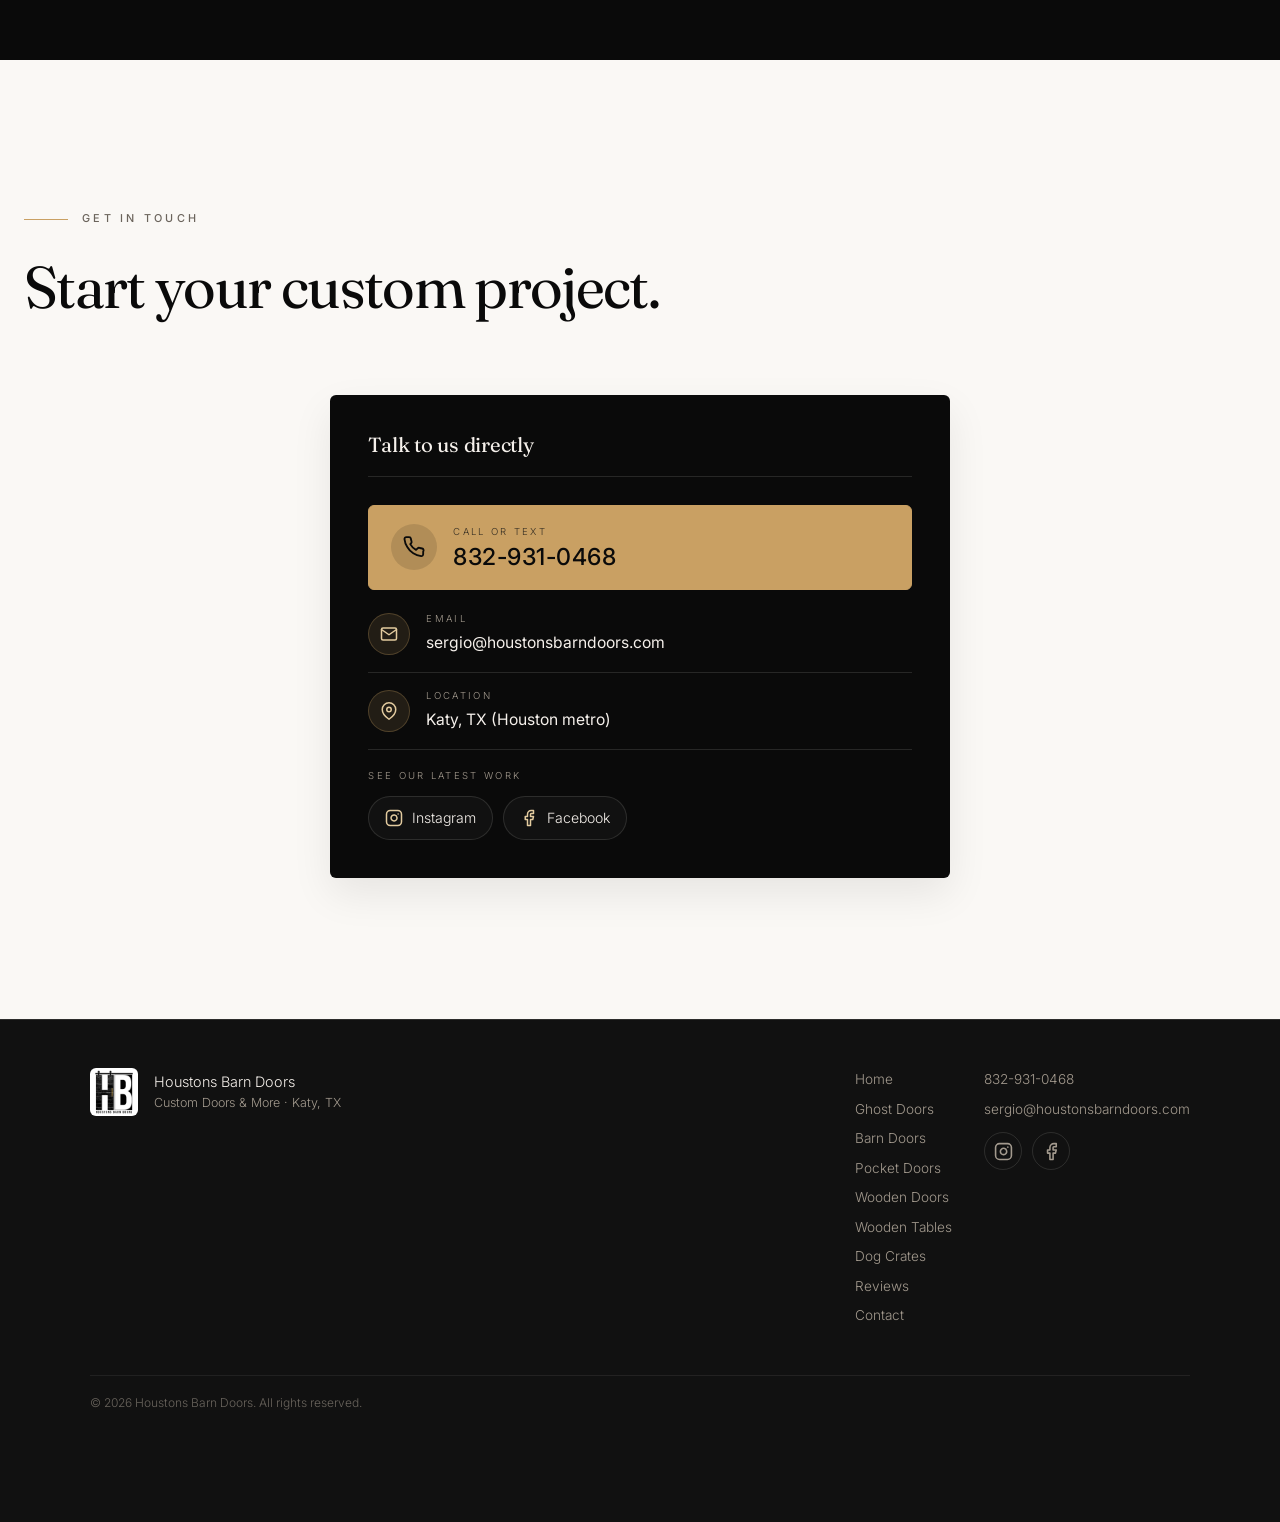
==== commit 97109f23: "feat: add Instagram and Facebook links" ====
--- a/index.html
+++ b/index.html
@@ -1,401 +1,419 @@
-<!DOCTYPE html>
-<html lang="en">
-<head>
-  <meta charset="UTF-8">
-  <meta name="viewport" content="width=device-width, initial-scale=1.0">
-  <title>Houstons Barn Doors | Custom Ghost Doors, Barn Doors & More — Katy, TX</title>
-  <meta name="description" content="We build and install custom barn doors, concealed ghost doors, pocket doors, wooden doors, dog crates and tables across the Houston area — and we ship anywhere in the U.S. Handmade in Katy, TX.">
-  <meta name="theme-color" content="#0a0a0a">
-
-  <!-- Open Graph -->
-  <meta property="og:title" content="Houstons Barn Doors — Custom Doors & More, Katy TX">
-  <meta property="og:description" content="Where doorways become art. We build and install custom barn doors, concealed ghost doors, pocket doors, wooden doors, dog crates and tables across the Houston area — and we ship anywhere in the U.S.">
-  <meta property="og:type" content="website">
-  <link rel="canonical" href="https://www.houstonsbarndoors.com/">
-  <meta property="og:url" content="https://www.houstonsbarndoors.com/">
-  <!-- og:image must be an absolute URL — relative paths are ignored by Facebook/LinkedIn/iMessage scrapers. -->
-  <meta property="og:image" content="https://www.houstonsbarndoors.com/assets/images/ghost-doors/ghost-5.jpg">
-
-  <!-- Preload hero -->
-  <link rel="preload" as="image" href="assets/images/ghost-doors/ghost-5.jpg" fetchpriority="high">
-
-  <!-- Fonts -->
-  <link rel="preconnect" href="https://fonts.googleapis.com">
-  <link rel="preconnect" href="https://fonts.gstatic.com" crossorigin>
-  <link href="https://fonts.googleapis.com/css2?family=Fraunces:ital,opsz,wght@0,9..144,300;0,9..144,400;0,9..144,500;0,9..144,600;1,9..144,300;1,9..144,400;1,9..144,500&family=Inter:wght@200;300;400;500;600&display=swap" rel="stylesheet">
-
-  <!-- AOS -->
-  <link rel="stylesheet" href="https://unpkg.com/aos@2.3.4/dist/aos.css">
-
-  <link rel="icon" href="data:image/svg+xml,%3Csvg xmlns='http://www.w3.org/2000/svg' viewBox='0 0 100 100'%3E%3Crect width='100' height='100' fill='%230a0a0a'/%3E%3Cg fill='%23ffffff'%3E%3Crect x='8' y='22' width='34' height='5'/%3E%3Crect x='8' y='73' width='34' height='5'/%3E%3Crect x='15' y='22' width='7' height='56'/%3E%3Crect x='28' y='22' width='7' height='56'/%3E%3Crect x='15' y='47' width='20' height='6'/%3E%3Crect x='52' y='22' width='24' height='5'/%3E%3Crect x='52' y='73' width='28' height='5'/%3E%3Crect x='58' y='22' width='7' height='56'/%3E%3Cpath d='M65 27 h10 a11 11 0 0 1 0 22 h-10 z'/%3E%3Cpath d='M65 49 h12 a12 12 0 0 1 0 24 h-12 z'/%3E%3C/g%3E%3Crect x='44' y='38' width='4' height='24' fill='%23c9a063'/%3E%3C/svg%3E">
-  <link rel="stylesheet" href="styles.css">
-  <link rel="stylesheet" href="door-page.css">
-</head>
-<body>
-
-  <a class="skip-link" href="#main">Skip to content</a>
-
-  <!-- ============================================================ NAVBAR -->
-  <nav class="nav" id="nav">
-    <div class="nav__inner">
-      <a href="index.html" class="nav__logo" aria-label="Houstons Barn Doors home">
-        <span class="nav__mark" aria-hidden="true">
-          <span class="nav__mark-crop">
-            <img src="assets/logo/hb-logo.jpg" alt="" class="nav__logo-img" width="52" height="52" fetchpriority="high">
-          </span>
-        </span>
-        <span class="nav__wordmark">
-          <span class="nav__wordmark-primary">Houstons Barn Doors</span>
-          <span class="nav__wordmark-sub">Custom Doors &amp; More · Katy, TX</span>
-        </span>
-      </a>
-      <div class="nav__links" id="navLinks">
-        <a href="index.html" class="active">Home</a>
-        <div class="nav__group">
-          <button type="button" class="nav__group-toggle" id="navProductsToggle" aria-expanded="false" aria-controls="navProductsMenu">
-            <span>Products</span>
-            <svg class="nav__group-chevron" xmlns="http://www.w3.org/2000/svg" width="10" height="10" viewBox="0 0 24 24" fill="none" stroke="currentColor" stroke-width="3" stroke-linecap="round" stroke-linejoin="round" aria-hidden="true"><polyline points="6 9 12 15 18 9"/></svg>
-          </button>
-          <div class="nav__group-menu" id="navProductsMenu" role="group" aria-labelledby="navProductsToggle">
-            <a href="doors/ghost-doors.html">Ghost Doors</a>
-            <a href="doors/barn-doors.html">Barn Doors</a>
-            <a href="doors/pocket-doors.html">Pocket Doors</a>
-            <a href="doors/wooden-doors.html">Wooden Doors</a>
-            <a href="doors/wooden-tables.html">Wooden Tables</a>
-            <a href="doors/dog-crates.html">Dog Crates</a>
-          </div>
-        </div>
-        <a href="#reviews">Reviews</a>
-        <a href="#contact">Contact</a>
-      </div>
-      <div class="nav__cta">
-        <a href="tel:8329310468" class="btn btn--accent btn--sm">
-          <svg xmlns="http://www.w3.org/2000/svg" width="14" height="14" viewBox="0 0 24 24" fill="none" stroke="currentColor" stroke-width="2.4" stroke-linecap="round" stroke-linejoin="round" aria-hidden="true"><path d="M22 16.92v3a2 2 0 0 1-2.18 2 19.79 19.79 0 0 1-8.63-3.07A19.5 19.5 0 0 1 4.69 12a19.79 19.79 0 0 1-3.07-8.67A2 2 0 0 1 3.6 1.27h3a2 2 0 0 1 2 1.72c.127.96.361 1.903.7 2.81a2 2 0 0 1-.45 2.11L7.91 8.88a16 16 0 0 0 6.29 6.29l1.77-1.77a2 2 0 0 1 2.11-.45c.907.339 1.85.573 2.81.7A2 2 0 0 1 22 16.92z"/></svg>
-          <span>832-931-0468</span>
-        </a>
-        <button class="nav__toggle" id="navToggle" aria-label="Open menu" aria-expanded="false">
-          <span></span><span></span><span></span>
-        </button>
-      </div>
-    </div>
-  </nav>
-
-  <!-- ============================================================ HERO -->
-  <header class="hero" id="top">
-    <div class="hero__bg" style="background-image: url('assets/images/ghost-doors/ghost-5.jpg');" role="img" aria-label="Custom concealed ghost door installation"></div>
-    <div class="hero__scrim"></div>
-
-    <div class="hero__inner">
-      <div class="hero__eyebrow reveal">
-        <span class="hero__eyebrow-rule"></span>
-        <span>American-made · Handcrafted in Katy, TX</span>
-      </div>
-      <h1 class="hero__title reveal">
-        Where doorways<br>become <em>art.</em>
-      </h1>
-      <p class="hero__lede reveal">
-        Custom concealed ghost doors, sliding barn doors, pocket doors, solid wooden doors,
-        dog furniture crates, and custom wooden tables — all handcrafted from solid American
-        wood in our Katy shop.
-      </p>
-      <div class="hero__badges reveal">
-        <p class="hero__ship">
-          <svg xmlns="http://www.w3.org/2000/svg" width="17" height="17" viewBox="0 0 24 24" fill="none" stroke="currentColor" stroke-width="1.9" stroke-linecap="round" stroke-linejoin="round" aria-hidden="true"><path d="M14.7 6.3a1 1 0 0 0 0 1.4l1.6 1.6a1 1 0 0 0 1.4 0l3.77-3.77a6 6 0 0 1-7.94 7.94l-6.91 6.91a2.12 2.12 0 0 1-3-3l6.91-6.91a6 6 0 0 1 7.94-7.94l-3.76 3.76z"/></svg>
-          <span>We build <strong>and install</strong> across the Houston area</span>
-        </p>
-        <p class="hero__ship">
-          <svg xmlns="http://www.w3.org/2000/svg" width="17" height="17" viewBox="0 0 24 24" fill="none" stroke="currentColor" stroke-width="1.9" stroke-linecap="round" stroke-linejoin="round" aria-hidden="true"><rect x="1" y="3" width="15" height="13"/><polygon points="16 8 20 8 23 11 23 16 16 16 16 8"/><circle cx="5.5" cy="18.5" r="2.5"/><circle cx="18.5" cy="18.5" r="2.5"/></svg>
-          <span>We ship our doors anywhere in the U.S.</span>
-        </p>
-      </div>
-      <div class="hero__ctas reveal">
-        <a href="#products" class="btn btn--accent btn--lg">
-          Explore Our Doors
-          <svg xmlns="http://www.w3.org/2000/svg" width="18" height="18" viewBox="0 0 24 24" fill="none" stroke="currentColor" stroke-width="2.4" stroke-linecap="round" stroke-linejoin="round" aria-hidden="true"><line x1="5" y1="12" x2="19" y2="12"/><polyline points="12 5 19 12 12 19"/></svg>
-        </a>
-        <a href="tel:8329310468" class="btn btn--ghost-light btn--lg">
-          <svg xmlns="http://www.w3.org/2000/svg" width="18" height="18" viewBox="0 0 24 24" fill="none" stroke="currentColor" stroke-width="2.2" stroke-linecap="round" stroke-linejoin="round" aria-hidden="true"><path d="M22 16.92v3a2 2 0 0 1-2.18 2 19.79 19.79 0 0 1-8.63-3.07A19.5 19.5 0 0 1 4.69 12a19.79 19.79 0 0 1-3.07-8.67A2 2 0 0 1 3.6 1.27h3a2 2 0 0 1 2 1.72c.127.96.361 1.903.7 2.81a2 2 0 0 1-.45 2.11L7.91 8.88a16 16 0 0 0 6.29 6.29l1.77-1.77a2 2 0 0 1 2.11-.45c.907.339 1.85.573 2.81.7A2 2 0 0 1 22 16.92z"/></svg>
-          Call 832-931-0468
-        </a>
-      </div>
-    </div>
-
-    <a href="#products" class="hero__scroll" aria-label="Scroll to products">
-      <span></span>
-    </a>
-  </header>
-
-  <main id="main">
-
-    <!-- ============================================================ PRODUCT CARDS -->
-    <section class="home-products" id="products">
-      <div class="home-products__inner">
-        <header class="home-products__header" data-aos="fade-up">
-          <h2>What we build</h2>
-          <p>Every piece is custom-made in our Katy, TX shop — solid wood, built to your exact specifications. Explore what we build below.</p>
-        </header>
-
-        <div class="home-products__grid">
-          <!-- Ghost Doors -->
-          <a href="doors/ghost-doors.html" class="home-product-card" data-aos="fade-up" data-aos-delay="0">
-            <div class="home-product-card__img">
-              <img src="assets/images/ghost-doors/ghost-6.jpg" alt="Concealed ghost door installation" loading="lazy">
-            </div>
-            <div class="home-product-card__body">
-              <h3 class="home-product-card__title">Concealed Ghost Doors</h3>
-              <p class="home-product-card__desc">The door that reads as part of the wall. No visible frame, no track — just a clean architectural statement. We're the only US builder.</p>
-              <span class="home-product-card__link">
-                View ghost doors
-                <svg xmlns="http://www.w3.org/2000/svg" width="14" height="14" viewBox="0 0 24 24" fill="none" stroke="currentColor" stroke-width="2.4" stroke-linecap="round" stroke-linejoin="round"><line x1="5" y1="12" x2="19" y2="12"/><polyline points="12 5 19 12 12 19"/></svg>
-              </span>
-            </div>
-          </a>
-
-          <!-- Barn Doors -->
-          <a href="doors/barn-doors.html" class="home-product-card" data-aos="fade-up" data-aos-delay="100">
-            <div class="home-product-card__img">
-              <img src="assets/images/barn-doors/barn-1.jpg" alt="Custom sliding barn door" loading="lazy">
-            </div>
-            <div class="home-product-card__body">
-              <h3 class="home-product-card__title">Custom Sliding Barn Doors</h3>
-              <p class="home-product-card__desc">Panel, chevron, X-brace, glass, or your own design. Glides on premium hardware. Sized to your opening — not a catalog SKU.</p>
-              <span class="home-product-card__link">
-                View barn doors
-                <svg xmlns="http://www.w3.org/2000/svg" width="14" height="14" viewBox="0 0 24 24" fill="none" stroke="currentColor" stroke-width="2.4" stroke-linecap="round" stroke-linejoin="round"><line x1="5" y1="12" x2="19" y2="12"/><polyline points="12 5 19 12 12 19"/></svg>
-              </span>
-            </div>
-          </a>
-
-          <!-- Pocket Doors -->
-          <a href="doors/pocket-doors.html" class="home-product-card" data-aos="fade-up" data-aos-delay="200">
-            <div class="home-product-card__img">
-              <img src="assets/images/pocket-doors/pocket-3.jpg" alt="Custom pocket door installation" loading="lazy">
-            </div>
-            <div class="home-product-card__body">
-              <h3 class="home-product-card__title">Custom Pocket Doors</h3>
-              <p class="home-product-card__desc">Disappears completely into the wall. No swing, no visible track. Perfect for tight bathrooms, closets, and pantries.</p>
-              <span class="home-product-card__link">
-                View pocket doors
-                <svg xmlns="http://www.w3.org/2000/svg" width="14" height="14" viewBox="0 0 24 24" fill="none" stroke="currentColor" stroke-width="2.4" stroke-linecap="round" stroke-linejoin="round"><line x1="5" y1="12" x2="19" y2="12"/><polyline points="12 5 19 12 12 19"/></svg>
-              </span>
-            </div>
-          </a>
-
-          <!-- Dog Furniture Crates -->
-          <a href="doors/wooden-doors.html" class="home-product-card" data-aos="fade-up" data-aos-delay="300">
-            <div class="home-product-card__img home-product-card__img--placeholder">
-              <span>🚪</span>
-            </div>
-            <div class="home-product-card__body">
-              <h3 class="home-product-card__title">Custom Wooden Doors</h3>
-              <p class="home-product-card__desc">Solid-wood interior, pantry, closet and double doors — built to your exact opening instead of trimmed down from a big-box size.</p>
-              <span class="home-product-card__link">
-                View wooden doors
-                <svg xmlns="http://www.w3.org/2000/svg" width="14" height="14" viewBox="0 0 24 24" fill="none" stroke="currentColor" stroke-width="2.4" stroke-linecap="round" stroke-linejoin="round"><line x1="5" y1="12" x2="19" y2="12"/><polyline points="12 5 19 12 12 19"/></svg>
-              </span>
-            </div>
-          </a>
-
-          <a href="doors/dog-crates.html" class="home-product-card" data-aos="fade-up" data-aos-delay="400">
-            <div class="home-product-card__img">
-              <img src="assets/images/dog-crates/crate-3.jpg" alt="Handcrafted dog furniture crate" loading="lazy">
-            </div>
-            <div class="home-product-card__body">
-              <h3 class="home-product-card__title">Dog Furniture Crates</h3>
-              <p class="home-product-card__desc">Handcrafted wooden crates that double as beautiful furniture. End tables, credenzas, built-ins — designed to match your home.</p>
-              <span class="home-product-card__link">
-                View dog crates
-                <svg xmlns="http://www.w3.org/2000/svg" width="14" height="14" viewBox="0 0 24 24" fill="none" stroke="currentColor" stroke-width="2.4" stroke-linecap="round" stroke-linejoin="round"><line x1="5" y1="12" x2="19" y2="12"/><polyline points="12 5 19 12 12 19"/></svg>
-              </span>
-            </div>
-          </a>
-
-          <!-- Wooden Tables -->
-          <a href="doors/wooden-tables.html" class="home-product-card" data-aos="fade-up" data-aos-delay="500">
-            <div class="home-product-card__img home-product-card__img--placeholder">
-              <span>🪵</span>
-            </div>
-            <div class="home-product-card__body">
-              <h3 class="home-product-card__title">Custom Wooden Tables</h3>
-              <p class="home-product-card__desc">Dining, coffee, console and entry tables built from the same solid wood as our doors — sized to your room and finished to match your home.</p>
-              <span class="home-product-card__link">
-                View wooden tables
-                <svg xmlns="http://www.w3.org/2000/svg" width="14" height="14" viewBox="0 0 24 24" fill="none" stroke="currentColor" stroke-width="2.4" stroke-linecap="round" stroke-linejoin="round"><line x1="5" y1="12" x2="19" y2="12"/><polyline points="12 5 19 12 12 19"/></svg>
-              </span>
-            </div>
-          </a>
-        </div>
-      </div>
-    </section>
-
-    <!-- ============================================================ WHY US -->
-    <section class="section craft" id="craft">
-      <div class="craft__inner">
-        <div class="craft__copy" data-aos="fade-up">
-          <p class="eyebrow"><span class="eyebrow__rule"></span>Why us</p>
-          <h2>Made here. By us. For homes that expect more.</h2>
-          <p>Imported doors come in a handful of sizes and a lot of promises. Ours are milled, sanded, stained, and hardware-fit in our Katy shop — for the room they'll live in, by the people who'll install them.</p>
-          <ul class="craft__list">
-            <li>
-              <span class="craft__check" aria-hidden="true">✓</span>
-              <span>The only company in the US building custom concealed ghost doors.</span>
-            </li>
-            <li>
-              <span class="craft__check" aria-hidden="true">✓</span>
-              <span>Solid wood, hand-finished. Never hollow-core.</span>
-            </li>
-            <li>
-              <span class="craft__check" aria-hidden="true">✓</span>
-              <span>Up to 10 feet tall — imports max out at 84–86 inches.</span>
-            </li>
-            <li>
-              <span class="craft__check" aria-hidden="true">✓</span>
-              <span>Any design you can draw. Even glass.</span>
-            </li>
-            <li>
-              <span class="craft__check" aria-hidden="true">✓</span>
-              <span>Ghost doors, barn doors, pocket doors, and custom dog crates.</span>
-            </li>
-          </ul>
-          <a href="#contact" class="btn btn--dark btn--lg">Start My Project
-            <svg xmlns="http://www.w3.org/2000/svg" width="17" height="17" viewBox="0 0 24 24" fill="none" stroke="currentColor" stroke-width="2.2" stroke-linecap="round" stroke-linejoin="round" aria-hidden="true"><line x1="5" y1="12" x2="19" y2="12"/><polyline points="12 5 19 12 12 19"/></svg>
-          </a>
-        </div>
-      </div>
-    </section>
-
-    <!-- ============================================================ REVIEWS -->
-    <section class="section reviews" id="reviews">
-      <div class="section__inner">
-        <header class="section__head" data-aos="fade-up">
-          <p class="eyebrow"><span class="eyebrow__rule"></span>Reviews</p>
-          <h2>What our customers say</h2>
-          <p class="section__lede">These reviews were published on our previous website and are reproduced here in our customers' own words. We haven't written any of them ourselves.</p>
-        </header>
-
-        <div class="reviews__grid">
-          <figure class="reviews__quote" data-aos="fade-up">
-            <blockquote>So glad I found Houston's Barn Doors! They closed off my office space with these beautiful barn doors during COVID. I will definitely be contacting them for more barn doors.</blockquote>
-          </figure>
-
-          <figure class="reviews__quote" data-aos="fade-up" data-aos-delay="75">
-            <blockquote>I wanted a barn door for my bedroom on the 3rd floor of my townhome. Houston's Barn Doors were the only company who could build and install this barn door all the way to the 3rd floor. All the other companies told me it was impossible.</blockquote>
-          </figure>
-
-          <figure class="reviews__quote" data-aos="fade-up" data-aos-delay="150">
-            <blockquote>I absolutely loved the barn door Sergio built for me. The installation was fast and the door is solid and strong.</blockquote>
-          </figure>
-
-          <figure class="reviews__quote" data-aos="fade-up" data-aos-delay="225">
-            <blockquote>Sergio and his crew are amazing. The response time and communication was very fast. They built my doors in 2 weeks. My wife and I really appreciated their professionalism.</blockquote>
-          </figure>
-        </div>
-
-        <p class="reviews__note" data-aos="fade-up">These came to us without names attached, so we've left them anonymous rather than guess. Want to speak to a real customer instead? Call and ask — we'll put you in touch with past customers who've agreed to talk about their project.</p>
-
-        <div class="reviews__actions" data-aos="fade-up">
-          <a href="tel:8329310468" class="btn btn--dark">Call 832-931-0468</a>
-          <a href="mailto:sergio@houstonsbarndoors.com?subject=My%20review%20of%20Houstons%20Barn%20Doors" class="btn btn--ghost">Send Your Review</a>
-        </div>
-      </div>
-    </section>
-
-    <!-- ============================================================ CTA STRIP -->
-    <section class="cta-strip">
-      <div class="cta-strip__inner">
-        <div class="cta-strip__copy" data-aos="fade-up">
-          <p class="eyebrow eyebrow--light"><span class="eyebrow__rule"></span>Custom quote</p>
-          <h2>Send your measurements. We'll take it from there.</h2>
-          <p>Tell us about your opening. We'll send back a price, a timeline, and a design conversation — no obligation.</p>
-        </div>
-        <div class="cta-strip__actions" data-aos="fade-up" data-aos-delay="150">
-          <a href="#contact" class="btn btn--accent btn--lg">Request a Free Quote</a>
-          <a href="tel:8329310468" class="btn btn--ghost-light btn--lg">
-            <svg xmlns="http://www.w3.org/2000/svg" width="17" height="17" viewBox="0 0 24 24" fill="none" stroke="currentColor" stroke-width="2" stroke-linecap="round" stroke-linejoin="round" aria-hidden="true"><path d="M22 16.92v3a2 2 0 0 1-2.18 2 19.79 19.79 0 0 1-8.63-3.07A19.5 19.5 0 0 1 4.69 12a19.79 19.79 0 0 1-3.07-8.67A2 2 0 0 1 3.6 1.27h3a2 2 0 0 1 2 1.72c.127.96.361 1.903.7 2.81a2 2 0 0 1-.45 2.11L7.91 8.88a16 16 0 0 0 6.29 6.29l1.77-1.77a2 2 0 0 1 2.11-.45c.907.339 1.85.573 2.81.7A2 2 0 0 1 22 16.92z"/></svg>
-            832-931-0468
-          </a>
-        </div>
-      </div>
-    </section>
-
-    <!-- ============================================================ CONTACT -->
-    <section class="section contact-section" id="contact">
-      <div class="section__inner">
-        <header class="section__head" data-aos="fade-up">
-          <p class="eyebrow"><span class="eyebrow__rule"></span>Get in touch</p>
-          <h2>Start your custom project.</h2>
-        </header>
-
-        <div class="contact">
-          <aside class="contact__side" data-aos="fade-up">
-            <div class="contact__card">
-              <h3 class="contact__card-title">Talk to us directly</h3>
-
-              <a href="tel:8329310468" class="contact__call">
-                <span class="contact__call-icon">
-                  <svg xmlns="http://www.w3.org/2000/svg" width="22" height="22" viewBox="0 0 24 24" fill="none" stroke="currentColor" stroke-width="2" stroke-linecap="round" stroke-linejoin="round" aria-hidden="true"><path d="M22 16.92v3a2 2 0 0 1-2.18 2 19.79 19.79 0 0 1-8.63-3.07A19.5 19.5 0 0 1 4.69 12a19.79 19.79 0 0 1-3.07-8.67A2 2 0 0 1 3.6 1.27h3a2 2 0 0 1 2 1.72c.127.96.361 1.903.7 2.81a2 2 0 0 1-.45 2.11L7.91 8.88a16 16 0 0 0 6.29 6.29l1.77-1.77a2 2 0 0 1 2.11-.45c.907.339 1.85.573 2.81.7A2 2 0 0 1 22 16.92z"/></svg>
-                </span>
-                <span class="contact__call-text">
-                  <span class="contact__call-label">Call or text</span>
-                  <span class="contact__call-number">832-931-0468</span>
-                </span>
-              </a>
-
-              <a href="mailto:sergio@houstonsbarndoors.com" class="contact__row">
-                <span class="contact__icon">
-                  <svg xmlns="http://www.w3.org/2000/svg" width="18" height="18" viewBox="0 0 24 24" fill="none" stroke="currentColor" stroke-width="2" stroke-linecap="round" stroke-linejoin="round" aria-hidden="true"><path d="M4 4h16c1.1 0 2 .9 2 2v12c0 1.1-.9 2-2 2H4c-1.1 0-2-.9-2-2V6c0-1.1.9-2 2-2z"/><polyline points="22,6 12,13 2,6"/></svg>
-                </span>
-                <span>
-                  <span class="contact__label">Email</span>
-                  <span class="contact__value">sergio@houstonsbarndoors.com</span>
-                </span>
-              </a>
-
-              <div class="contact__row contact__row--static">
-                <span class="contact__icon">
-                  <svg xmlns="http://www.w3.org/2000/svg" width="18" height="18" viewBox="0 0 24 24" fill="none" stroke="currentColor" stroke-width="2" stroke-linecap="round" stroke-linejoin="round" aria-hidden="true"><path d="M21 10c0 7-9 13-9 13s-9-6-9-13a9 9 0 0 1 18 0z"/><circle cx="12" cy="10" r="3"/></svg>
-                </span>
-                <span>
-                  <span class="contact__label">Location</span>
-                  <span class="contact__value">Katy, TX (Houston metro)</span>
-                </span>
-              </div>
-            </div>
-          </aside>
-        </div>
-      </div>
-    </section>
-
-  </main>
-
-  <!-- ============================================================ FOOTER -->
-  <footer class="footer">
-    <div class="footer__inner">
-      <div class="footer__brand">
-        <img src="assets/logo/hb-logo.jpg" alt="Houstons Barn Doors" class="footer__logo" width="48" height="48">
-        <p>Houstons Barn Doors<br><span class="footer__sub">Custom Doors &amp; More · Katy, TX</span></p>
-      </div>
-      <div class="footer__links">
-        <a href="index.html">Home</a>
-        <a href="doors/ghost-doors.html">Ghost Doors</a>
-        <a href="doors/barn-doors.html">Barn Doors</a>
-        <a href="doors/pocket-doors.html">Pocket Doors</a>
-        <a href="doors/wooden-doors.html">Wooden Doors</a>
-        <a href="doors/wooden-tables.html">Wooden Tables</a>
-        <a href="doors/dog-crates.html">Dog Crates</a>
-        <a href="#reviews">Reviews</a>
-        <a href="#contact">Contact</a>
-      </div>
-      <div class="footer__contact">
-        <a href="tel:8329310468">832-931-0468</a>
-        <a href="mailto:sergio@houstonsbarndoors.com">sergio@houstonsbarndoors.com</a>
-      </div>
-      <p class="footer__copy">&copy; 2026 Houstons Barn Doors. All rights reserved.</p>
-    </div>
-  </footer>
-
-  <script src="https://unpkg.com/aos@2.3.4/dist/aos.js"></script>
-  <script src="scripts.js"></script>
-  <script src="door-page.js"></script>
-</body>
-</html>
+<!DOCTYPE html>
+<html lang="en">
+<head>
+  <meta charset="UTF-8">
+  <meta name="viewport" content="width=device-width, initial-scale=1.0">
+  <title>Houstons Barn Doors | Custom Ghost Doors, Barn Doors & More — Katy, TX</title>
+  <meta name="description" content="We build and install custom barn doors, concealed ghost doors, pocket doors, wooden doors, dog crates and tables across the Houston area — and we ship anywhere in the U.S. Handmade in Katy, TX.">
+  <meta name="theme-color" content="#0a0a0a">
+
+  <!-- Open Graph -->
+  <meta property="og:title" content="Houstons Barn Doors — Custom Doors & More, Katy TX">
+  <meta property="og:description" content="Where doorways become art. We build and install custom barn doors, concealed ghost doors, pocket doors, wooden doors, dog crates and tables across the Houston area — and we ship anywhere in the U.S.">
+  <meta property="og:type" content="website">
+  <link rel="canonical" href="https://www.houstonsbarndoors.com/">
+  <meta property="og:url" content="https://www.houstonsbarndoors.com/">
+  <!-- og:image must be an absolute URL — relative paths are ignored by Facebook/LinkedIn/iMessage scrapers. -->
+  <meta property="og:image" content="https://www.houstonsbarndoors.com/assets/images/ghost-doors/ghost-5.jpg">
+
+  <!-- Preload hero -->
+  <link rel="preload" as="image" href="assets/images/ghost-doors/ghost-5.jpg" fetchpriority="high">
+
+  <!-- Fonts -->
+  <link rel="preconnect" href="https://fonts.googleapis.com">
+  <link rel="preconnect" href="https://fonts.gstatic.com" crossorigin>
+  <link href="https://fonts.googleapis.com/css2?family=Fraunces:ital,opsz,wght@0,9..144,300;0,9..144,400;0,9..144,500;0,9..144,600;1,9..144,300;1,9..144,400;1,9..144,500&family=Inter:wght@200;300;400;500;600&display=swap" rel="stylesheet">
+
+  <!-- AOS -->
+  <link rel="stylesheet" href="https://unpkg.com/aos@2.3.4/dist/aos.css">
+
+  <link rel="icon" href="data:image/svg+xml,%3Csvg xmlns='http://www.w3.org/2000/svg' viewBox='0 0 100 100'%3E%3Crect width='100' height='100' fill='%230a0a0a'/%3E%3Cg fill='%23ffffff'%3E%3Crect x='8' y='22' width='34' height='5'/%3E%3Crect x='8' y='73' width='34' height='5'/%3E%3Crect x='15' y='22' width='7' height='56'/%3E%3Crect x='28' y='22' width='7' height='56'/%3E%3Crect x='15' y='47' width='20' height='6'/%3E%3Crect x='52' y='22' width='24' height='5'/%3E%3Crect x='52' y='73' width='28' height='5'/%3E%3Crect x='58' y='22' width='7' height='56'/%3E%3Cpath d='M65 27 h10 a11 11 0 0 1 0 22 h-10 z'/%3E%3Cpath d='M65 49 h12 a12 12 0 0 1 0 24 h-12 z'/%3E%3C/g%3E%3Crect x='44' y='38' width='4' height='24' fill='%23c9a063'/%3E%3C/svg%3E">
+  <link rel="stylesheet" href="styles.css">
+  <link rel="stylesheet" href="door-page.css">
+</head>
+<body>
+
+  <a class="skip-link" href="#main">Skip to content</a>
+
+  <!-- ============================================================ NAVBAR -->
+  <nav class="nav" id="nav">
+    <div class="nav__inner">
+      <a href="index.html" class="nav__logo" aria-label="Houstons Barn Doors home">
+        <span class="nav__mark" aria-hidden="true">
+          <span class="nav__mark-crop">
+            <img src="assets/logo/hb-logo.jpg" alt="" class="nav__logo-img" width="52" height="52" fetchpriority="high">
+          </span>
+        </span>
+        <span class="nav__wordmark">
+          <span class="nav__wordmark-primary">Houstons Barn Doors</span>
+          <span class="nav__wordmark-sub">Custom Doors &amp; More · Katy, TX</span>
+        </span>
+      </a>
+      <div class="nav__links" id="navLinks">
+        <a href="index.html" class="active">Home</a>
+        <div class="nav__group">
+          <button type="button" class="nav__group-toggle" id="navProductsToggle" aria-expanded="false" aria-controls="navProductsMenu">
+            <span>Products</span>
+            <svg class="nav__group-chevron" xmlns="http://www.w3.org/2000/svg" width="10" height="10" viewBox="0 0 24 24" fill="none" stroke="currentColor" stroke-width="3" stroke-linecap="round" stroke-linejoin="round" aria-hidden="true"><polyline points="6 9 12 15 18 9"/></svg>
+          </button>
+          <div class="nav__group-menu" id="navProductsMenu" role="group" aria-labelledby="navProductsToggle">
+            <a href="doors/ghost-doors.html">Ghost Doors</a>
+            <a href="doors/barn-doors.html">Barn Doors</a>
+            <a href="doors/pocket-doors.html">Pocket Doors</a>
+            <a href="doors/wooden-doors.html">Wooden Doors</a>
+            <a href="doors/wooden-tables.html">Wooden Tables</a>
+            <a href="doors/dog-crates.html">Dog Crates</a>
+          </div>
+        </div>
+        <a href="#reviews">Reviews</a>
+        <a href="#contact">Contact</a>
+      </div>
+      <div class="nav__cta">
+        <a href="tel:8329310468" class="btn btn--accent btn--sm">
+          <svg xmlns="http://www.w3.org/2000/svg" width="14" height="14" viewBox="0 0 24 24" fill="none" stroke="currentColor" stroke-width="2.4" stroke-linecap="round" stroke-linejoin="round" aria-hidden="true"><path d="M22 16.92v3a2 2 0 0 1-2.18 2 19.79 19.79 0 0 1-8.63-3.07A19.5 19.5 0 0 1 4.69 12a19.79 19.79 0 0 1-3.07-8.67A2 2 0 0 1 3.6 1.27h3a2 2 0 0 1 2 1.72c.127.96.361 1.903.7 2.81a2 2 0 0 1-.45 2.11L7.91 8.88a16 16 0 0 0 6.29 6.29l1.77-1.77a2 2 0 0 1 2.11-.45c.907.339 1.85.573 2.81.7A2 2 0 0 1 22 16.92z"/></svg>
+          <span>832-931-0468</span>
+        </a>
+        <button class="nav__toggle" id="navToggle" aria-label="Open menu" aria-expanded="false">
+          <span></span><span></span><span></span>
+        </button>
+      </div>
+    </div>
+  </nav>
+
+  <!-- ============================================================ HERO -->
+  <header class="hero" id="top">
+    <div class="hero__bg" style="background-image: url('assets/images/ghost-doors/ghost-5.jpg');" role="img" aria-label="Custom concealed ghost door installation"></div>
+    <div class="hero__scrim"></div>
+
+    <div class="hero__inner">
+      <div class="hero__eyebrow reveal">
+        <span class="hero__eyebrow-rule"></span>
+        <span>American-made · Handcrafted in Katy, TX</span>
+      </div>
+      <h1 class="hero__title reveal">
+        Where doorways<br>become <em>art.</em>
+      </h1>
+      <p class="hero__lede reveal">
+        Custom concealed ghost doors, sliding barn doors, pocket doors, solid wooden doors,
+        dog furniture crates, and custom wooden tables — all handcrafted from solid American
+        wood in our Katy shop.
+      </p>
+      <div class="hero__badges reveal">
+        <p class="hero__ship">
+          <svg xmlns="http://www.w3.org/2000/svg" width="17" height="17" viewBox="0 0 24 24" fill="none" stroke="currentColor" stroke-width="1.9" stroke-linecap="round" stroke-linejoin="round" aria-hidden="true"><path d="M14.7 6.3a1 1 0 0 0 0 1.4l1.6 1.6a1 1 0 0 0 1.4 0l3.77-3.77a6 6 0 0 1-7.94 7.94l-6.91 6.91a2.12 2.12 0 0 1-3-3l6.91-6.91a6 6 0 0 1 7.94-7.94l-3.76 3.76z"/></svg>
+          <span>We build <strong>and install</strong> across the Houston area</span>
+        </p>
+        <p class="hero__ship">
+          <svg xmlns="http://www.w3.org/2000/svg" width="17" height="17" viewBox="0 0 24 24" fill="none" stroke="currentColor" stroke-width="1.9" stroke-linecap="round" stroke-linejoin="round" aria-hidden="true"><rect x="1" y="3" width="15" height="13"/><polygon points="16 8 20 8 23 11 23 16 16 16 16 8"/><circle cx="5.5" cy="18.5" r="2.5"/><circle cx="18.5" cy="18.5" r="2.5"/></svg>
+          <span>We ship our doors anywhere in the U.S.</span>
+        </p>
+      </div>
+      <div class="hero__ctas reveal">
+        <a href="#products" class="btn btn--accent btn--lg">
+          Explore Our Doors
+          <svg xmlns="http://www.w3.org/2000/svg" width="18" height="18" viewBox="0 0 24 24" fill="none" stroke="currentColor" stroke-width="2.4" stroke-linecap="round" stroke-linejoin="round" aria-hidden="true"><line x1="5" y1="12" x2="19" y2="12"/><polyline points="12 5 19 12 12 19"/></svg>
+        </a>
+        <a href="tel:8329310468" class="btn btn--ghost-light btn--lg">
+          <svg xmlns="http://www.w3.org/2000/svg" width="18" height="18" viewBox="0 0 24 24" fill="none" stroke="currentColor" stroke-width="2.2" stroke-linecap="round" stroke-linejoin="round" aria-hidden="true"><path d="M22 16.92v3a2 2 0 0 1-2.18 2 19.79 19.79 0 0 1-8.63-3.07A19.5 19.5 0 0 1 4.69 12a19.79 19.79 0 0 1-3.07-8.67A2 2 0 0 1 3.6 1.27h3a2 2 0 0 1 2 1.72c.127.96.361 1.903.7 2.81a2 2 0 0 1-.45 2.11L7.91 8.88a16 16 0 0 0 6.29 6.29l1.77-1.77a2 2 0 0 1 2.11-.45c.907.339 1.85.573 2.81.7A2 2 0 0 1 22 16.92z"/></svg>
+          Call 832-931-0468
+        </a>
+      </div>
+    </div>
+
+    <a href="#products" class="hero__scroll" aria-label="Scroll to products">
+      <span></span>
+    </a>
+  </header>
+
+  <main id="main">
+
+    <!-- ============================================================ PRODUCT CARDS -->
+    <section class="home-products" id="products">
+      <div class="home-products__inner">
+        <header class="home-products__header" data-aos="fade-up">
+          <h2>What we build</h2>
+          <p>Every piece is custom-made in our Katy, TX shop — solid wood, built to your exact specifications. Explore what we build below.</p>
+        </header>
+
+        <div class="home-products__grid">
+          <!-- Ghost Doors -->
+          <a href="doors/ghost-doors.html" class="home-product-card" data-aos="fade-up" data-aos-delay="0">
+            <div class="home-product-card__img">
+              <img src="assets/images/ghost-doors/ghost-6.jpg" alt="Concealed ghost door installation" loading="lazy">
+            </div>
+            <div class="home-product-card__body">
+              <h3 class="home-product-card__title">Concealed Ghost Doors</h3>
+              <p class="home-product-card__desc">The door that reads as part of the wall. No visible frame, no track — just a clean architectural statement. We're the only US builder.</p>
+              <span class="home-product-card__link">
+                View ghost doors
+                <svg xmlns="http://www.w3.org/2000/svg" width="14" height="14" viewBox="0 0 24 24" fill="none" stroke="currentColor" stroke-width="2.4" stroke-linecap="round" stroke-linejoin="round"><line x1="5" y1="12" x2="19" y2="12"/><polyline points="12 5 19 12 12 19"/></svg>
+              </span>
+            </div>
+          </a>
+
+          <!-- Barn Doors -->
+          <a href="doors/barn-doors.html" class="home-product-card" data-aos="fade-up" data-aos-delay="100">
+            <div class="home-product-card__img">
+              <img src="assets/images/barn-doors/barn-1.jpg" alt="Custom sliding barn door" loading="lazy">
+            </div>
+            <div class="home-product-card__body">
+              <h3 class="home-product-card__title">Custom Sliding Barn Doors</h3>
+              <p class="home-product-card__desc">Panel, chevron, X-brace, glass, or your own design. Glides on premium hardware. Sized to your opening — not a catalog SKU.</p>
+              <span class="home-product-card__link">
+                View barn doors
+                <svg xmlns="http://www.w3.org/2000/svg" width="14" height="14" viewBox="0 0 24 24" fill="none" stroke="currentColor" stroke-width="2.4" stroke-linecap="round" stroke-linejoin="round"><line x1="5" y1="12" x2="19" y2="12"/><polyline points="12 5 19 12 12 19"/></svg>
+              </span>
+            </div>
+          </a>
+
+          <!-- Pocket Doors -->
+          <a href="doors/pocket-doors.html" class="home-product-card" data-aos="fade-up" data-aos-delay="200">
+            <div class="home-product-card__img">
+              <img src="assets/images/pocket-doors/pocket-3.jpg" alt="Custom pocket door installation" loading="lazy">
+            </div>
+            <div class="home-product-card__body">
+              <h3 class="home-product-card__title">Custom Pocket Doors</h3>
+              <p class="home-product-card__desc">Disappears completely into the wall. No swing, no visible track. Perfect for tight bathrooms, closets, and pantries.</p>
+              <span class="home-product-card__link">
+                View pocket doors
+                <svg xmlns="http://www.w3.org/2000/svg" width="14" height="14" viewBox="0 0 24 24" fill="none" stroke="currentColor" stroke-width="2.4" stroke-linecap="round" stroke-linejoin="round"><line x1="5" y1="12" x2="19" y2="12"/><polyline points="12 5 19 12 12 19"/></svg>
+              </span>
+            </div>
+          </a>
+
+          <!-- Dog Furniture Crates -->
+          <a href="doors/wooden-doors.html" class="home-product-card" data-aos="fade-up" data-aos-delay="300">
+            <div class="home-product-card__img home-product-card__img--placeholder">
+              <span>🚪</span>
+            </div>
+            <div class="home-product-card__body">
+              <h3 class="home-product-card__title">Custom Wooden Doors</h3>
+              <p class="home-product-card__desc">Solid-wood interior, pantry, closet and double doors — built to your exact opening instead of trimmed down from a big-box size.</p>
+              <span class="home-product-card__link">
+                View wooden doors
+                <svg xmlns="http://www.w3.org/2000/svg" width="14" height="14" viewBox="0 0 24 24" fill="none" stroke="currentColor" stroke-width="2.4" stroke-linecap="round" stroke-linejoin="round"><line x1="5" y1="12" x2="19" y2="12"/><polyline points="12 5 19 12 12 19"/></svg>
+              </span>
+            </div>
+          </a>
+
+          <a href="doors/dog-crates.html" class="home-product-card" data-aos="fade-up" data-aos-delay="400">
+            <div class="home-product-card__img">
+              <img src="assets/images/dog-crates/crate-3.jpg" alt="Handcrafted dog furniture crate" loading="lazy">
+            </div>
+            <div class="home-product-card__body">
+              <h3 class="home-product-card__title">Dog Furniture Crates</h3>
+              <p class="home-product-card__desc">Handcrafted wooden crates that double as beautiful furniture. End tables, credenzas, built-ins — designed to match your home.</p>
+              <span class="home-product-card__link">
+                View dog crates
+                <svg xmlns="http://www.w3.org/2000/svg" width="14" height="14" viewBox="0 0 24 24" fill="none" stroke="currentColor" stroke-width="2.4" stroke-linecap="round" stroke-linejoin="round"><line x1="5" y1="12" x2="19" y2="12"/><polyline points="12 5 19 12 12 19"/></svg>
+              </span>
+            </div>
+          </a>
+
+          <!-- Wooden Tables -->
+          <a href="doors/wooden-tables.html" class="home-product-card" data-aos="fade-up" data-aos-delay="500">
+            <div class="home-product-card__img home-product-card__img--placeholder">
+              <span>🪵</span>
+            </div>
+            <div class="home-product-card__body">
+              <h3 class="home-product-card__title">Custom Wooden Tables</h3>
+              <p class="home-product-card__desc">Dining, coffee, console and entry tables built from the same solid wood as our doors — sized to your room and finished to match your home.</p>
+              <span class="home-product-card__link">
+                View wooden tables
+                <svg xmlns="http://www.w3.org/2000/svg" width="14" height="14" viewBox="0 0 24 24" fill="none" stroke="currentColor" stroke-width="2.4" stroke-linecap="round" stroke-linejoin="round"><line x1="5" y1="12" x2="19" y2="12"/><polyline points="12 5 19 12 12 19"/></svg>
+              </span>
+            </div>
+          </a>
+        </div>
+      </div>
+    </section>
+
+    <!-- ============================================================ WHY US -->
+    <section class="section craft" id="craft">
+      <div class="craft__inner">
+        <div class="craft__copy" data-aos="fade-up">
+          <p class="eyebrow"><span class="eyebrow__rule"></span>Why us</p>
+          <h2>Made here. By us. For homes that expect more.</h2>
+          <p>Imported doors come in a handful of sizes and a lot of promises. Ours are milled, sanded, stained, and hardware-fit in our Katy shop — for the room they'll live in, by the people who'll install them.</p>
+          <ul class="craft__list">
+            <li>
+              <span class="craft__check" aria-hidden="true">✓</span>
+              <span>The only company in the US building custom concealed ghost doors.</span>
+            </li>
+            <li>
+              <span class="craft__check" aria-hidden="true">✓</span>
+              <span>Solid wood, hand-finished. Never hollow-core.</span>
+            </li>
+            <li>
+              <span class="craft__check" aria-hidden="true">✓</span>
+              <span>Up to 10 feet tall — imports max out at 84–86 inches.</span>
+            </li>
+            <li>
+              <span class="craft__check" aria-hidden="true">✓</span>
+              <span>Any design you can draw. Even glass.</span>
+            </li>
+            <li>
+              <span class="craft__check" aria-hidden="true">✓</span>
+              <span>Ghost doors, barn doors, pocket doors, and custom dog crates.</span>
+            </li>
+          </ul>
+          <a href="#contact" class="btn btn--dark btn--lg">Start My Project
+            <svg xmlns="http://www.w3.org/2000/svg" width="17" height="17" viewBox="0 0 24 24" fill="none" stroke="currentColor" stroke-width="2.2" stroke-linecap="round" stroke-linejoin="round" aria-hidden="true"><line x1="5" y1="12" x2="19" y2="12"/><polyline points="12 5 19 12 12 19"/></svg>
+          </a>
+        </div>
+      </div>
+    </section>
+
+    <!-- ============================================================ REVIEWS -->
+    <section class="section reviews" id="reviews">
+      <div class="section__inner">
+        <header class="section__head" data-aos="fade-up">
+          <p class="eyebrow"><span class="eyebrow__rule"></span>Reviews</p>
+          <h2>What our customers say</h2>
+          <p class="section__lede">These reviews were published on our previous website and are reproduced here in our customers' own words. We haven't written any of them ourselves.</p>
+        </header>
+
+        <div class="reviews__grid">
+          <figure class="reviews__quote" data-aos="fade-up">
+            <blockquote>So glad I found Houston's Barn Doors! They closed off my office space with these beautiful barn doors during COVID. I will definitely be contacting them for more barn doors.</blockquote>
+          </figure>
+
+          <figure class="reviews__quote" data-aos="fade-up" data-aos-delay="75">
+            <blockquote>I wanted a barn door for my bedroom on the 3rd floor of my townhome. Houston's Barn Doors were the only company who could build and install this barn door all the way to the 3rd floor. All the other companies told me it was impossible.</blockquote>
+          </figure>
+
+          <figure class="reviews__quote" data-aos="fade-up" data-aos-delay="150">
+            <blockquote>I absolutely loved the barn door Sergio built for me. The installation was fast and the door is solid and strong.</blockquote>
+          </figure>
+
+          <figure class="reviews__quote" data-aos="fade-up" data-aos-delay="225">
+            <blockquote>Sergio and his crew are amazing. The response time and communication was very fast. They built my doors in 2 weeks. My wife and I really appreciated their professionalism.</blockquote>
+          </figure>
+        </div>
+
+        <p class="reviews__note" data-aos="fade-up">These came to us without names attached, so we've left them anonymous rather than guess. Want to speak to a real customer instead? Call and ask — we'll put you in touch with past customers who've agreed to talk about their project.</p>
+
+        <div class="reviews__actions" data-aos="fade-up">
+          <a href="tel:8329310468" class="btn btn--dark">Call 832-931-0468</a>
+          <a href="mailto:sergio@houstonsbarndoors.com?subject=My%20review%20of%20Houstons%20Barn%20Doors" class="btn btn--ghost">Send Your Review</a>
+        </div>
+      </div>
+    </section>
+
+    <!-- ============================================================ CTA STRIP -->
+    <section class="cta-strip">
+      <div class="cta-strip__inner">
+        <div class="cta-strip__copy" data-aos="fade-up">
+          <p class="eyebrow eyebrow--light"><span class="eyebrow__rule"></span>Custom quote</p>
+          <h2>Send your measurements. We'll take it from there.</h2>
+          <p>Tell us about your opening. We'll send back a price, a timeline, and a design conversation — no obligation.</p>
+        </div>
+        <div class="cta-strip__actions" data-aos="fade-up" data-aos-delay="150">
+          <a href="#contact" class="btn btn--accent btn--lg">Request a Free Quote</a>
+          <a href="tel:8329310468" class="btn btn--ghost-light btn--lg">
+            <svg xmlns="http://www.w3.org/2000/svg" width="17" height="17" viewBox="0 0 24 24" fill="none" stroke="currentColor" stroke-width="2" stroke-linecap="round" stroke-linejoin="round" aria-hidden="true"><path d="M22 16.92v3a2 2 0 0 1-2.18 2 19.79 19.79 0 0 1-8.63-3.07A19.5 19.5 0 0 1 4.69 12a19.79 19.79 0 0 1-3.07-8.67A2 2 0 0 1 3.6 1.27h3a2 2 0 0 1 2 1.72c.127.96.361 1.903.7 2.81a2 2 0 0 1-.45 2.11L7.91 8.88a16 16 0 0 0 6.29 6.29l1.77-1.77a2 2 0 0 1 2.11-.45c.907.339 1.85.573 2.81.7A2 2 0 0 1 22 16.92z"/></svg>
+            832-931-0468
+          </a>
+        </div>
+      </div>
+    </section>
+
+    <!-- ============================================================ CONTACT -->
+    <section class="section contact-section" id="contact">
+      <div class="section__inner">
+        <header class="section__head" data-aos="fade-up">
+          <p class="eyebrow"><span class="eyebrow__rule"></span>Get in touch</p>
+          <h2>Start your custom project.</h2>
+        </header>
+
+        <div class="contact">
+          <aside class="contact__side" data-aos="fade-up">
+            <div class="contact__card">
+              <h3 class="contact__card-title">Talk to us directly</h3>
+
+              <a href="tel:8329310468" class="contact__call">
+                <span class="contact__call-icon">
+                  <svg xmlns="http://www.w3.org/2000/svg" width="22" height="22" viewBox="0 0 24 24" fill="none" stroke="currentColor" stroke-width="2" stroke-linecap="round" stroke-linejoin="round" aria-hidden="true"><path d="M22 16.92v3a2 2 0 0 1-2.18 2 19.79 19.79 0 0 1-8.63-3.07A19.5 19.5 0 0 1 4.69 12a19.79 19.79 0 0 1-3.07-8.67A2 2 0 0 1 3.6 1.27h3a2 2 0 0 1 2 1.72c.127.96.361 1.903.7 2.81a2 2 0 0 1-.45 2.11L7.91 8.88a16 16 0 0 0 6.29 6.29l1.77-1.77a2 2 0 0 1 2.11-.45c.907.339 1.85.573 2.81.7A2 2 0 0 1 22 16.92z"/></svg>
+                </span>
+                <span class="contact__call-text">
+                  <span class="contact__call-label">Call or text</span>
+                  <span class="contact__call-number">832-931-0468</span>
+                </span>
+              </a>
+
+              <a href="mailto:sergio@houstonsbarndoors.com" class="contact__row">
+                <span class="contact__icon">
+                  <svg xmlns="http://www.w3.org/2000/svg" width="18" height="18" viewBox="0 0 24 24" fill="none" stroke="currentColor" stroke-width="2" stroke-linecap="round" stroke-linejoin="round" aria-hidden="true"><path d="M4 4h16c1.1 0 2 .9 2 2v12c0 1.1-.9 2-2 2H4c-1.1 0-2-.9-2-2V6c0-1.1.9-2 2-2z"/><polyline points="22,6 12,13 2,6"/></svg>
+                </span>
+                <span>
+                  <span class="contact__label">Email</span>
+                  <span class="contact__value">sergio@houstonsbarndoors.com</span>
+                </span>
+              </a>
+
+              <div class="contact__row contact__row--static">
+                <span class="contact__icon">
+                  <svg xmlns="http://www.w3.org/2000/svg" width="18" height="18" viewBox="0 0 24 24" fill="none" stroke="currentColor" stroke-width="2" stroke-linecap="round" stroke-linejoin="round" aria-hidden="true"><path d="M21 10c0 7-9 13-9 13s-9-6-9-13a9 9 0 0 1 18 0z"/><circle cx="12" cy="10" r="3"/></svg>
+                </span>
+                <span>
+                  <span class="contact__label">Location</span>
+                  <span class="contact__value">Katy, TX (Houston metro)</span>
+                </span>
+              </div>
+
+              <div class="contact__social">
+                <span class="contact__label">See our latest work</span>
+                <div class="contact__social-links">
+                  <a href="https://www.instagram.com/houstonsbarndoors/" target="_blank" rel="noopener noreferrer" class="social__pill" aria-label="Houstons Barn Doors on Instagram (opens in a new tab)">
+                    <svg xmlns="http://www.w3.org/2000/svg" width="18" height="18" viewBox="0 0 24 24" fill="none" stroke="currentColor" stroke-width="2" stroke-linecap="round" stroke-linejoin="round" aria-hidden="true"><rect x="2" y="2" width="20" height="20" rx="5" ry="5"/><path d="M16 11.37A4 4 0 1 1 12.63 8 4 4 0 0 1 16 11.37z"/><line x1="17.5" y1="6.5" x2="17.51" y2="6.5"/></svg>
+                    Instagram
+                  </a>
+                  <a href="https://www.facebook.com/share/e376t338mJuBGJoa/" target="_blank" rel="noopener noreferrer" class="social__pill" aria-label="Houstons Barn Doors on Facebook (opens in a new tab)">
+                    <svg xmlns="http://www.w3.org/2000/svg" width="18" height="18" viewBox="0 0 24 24" fill="none" stroke="currentColor" stroke-width="2" stroke-linecap="round" stroke-linejoin="round" aria-hidden="true"><path d="M18 2h-3a5 5 0 0 0-5 5v3H7v4h3v8h4v-8h3l1-4h-4V7a1 1 0 0 1 1-1h3z"/></svg>
+                    Facebook
+                  </a>
+                </div>
+              </div>
+            </div>
+          </aside>
+        </div>
+      </div>
+    </section>
+
+  </main>
+
+  <!-- ============================================================ FOOTER -->
+  <footer class="footer">
+    <div class="footer__inner">
+      <div class="footer__brand">
+        <img src="assets/logo/hb-logo.jpg" alt="Houstons Barn Doors" class="footer__logo" width="48" height="48">
+        <p>Houstons Barn Doors<br><span class="footer__sub">Custom Doors &amp; More · Katy, TX</span></p>
+      </div>
+      <div class="footer__links">
+        <a href="index.html">Home</a>
+        <a href="doors/ghost-doors.html">Ghost Doors</a>
+        <a href="doors/barn-doors.html">Barn Doors</a>
+        <a href="doors/pocket-doors.html">Pocket Doors</a>
+        <a href="doors/wooden-doors.html">Wooden Doors</a>
+        <a href="doors/wooden-tables.html">Wooden Tables</a>
+        <a href="doors/dog-crates.html">Dog Crates</a>
+        <a href="#reviews">Reviews</a>
+        <a href="#contact">Contact</a>
+      </div>
+      <div class="footer__contact">
+        <a href="tel:8329310468">832-931-0468</a>
+        <a href="mailto:sergio@houstonsbarndoors.com">sergio@houstonsbarndoors.com</a>
+        <div class="footer__social">
+          <a href="https://www.instagram.com/houstonsbarndoors/" target="_blank" rel="noopener noreferrer" class="social__link" aria-label="Houstons Barn Doors on Instagram (opens in a new tab)"><svg xmlns="http://www.w3.org/2000/svg" width="19" height="19" viewBox="0 0 24 24" fill="none" stroke="currentColor" stroke-width="2" stroke-linecap="round" stroke-linejoin="round" aria-hidden="true"><rect x="2" y="2" width="20" height="20" rx="5" ry="5"/><path d="M16 11.37A4 4 0 1 1 12.63 8 4 4 0 0 1 16 11.37z"/><line x1="17.5" y1="6.5" x2="17.51" y2="6.5"/></svg></a>
+          <a href="https://www.facebook.com/share/e376t338mJuBGJoa/" target="_blank" rel="noopener noreferrer" class="social__link" aria-label="Houstons Barn Doors on Facebook (opens in a new tab)"><svg xmlns="http://www.w3.org/2000/svg" width="19" height="19" viewBox="0 0 24 24" fill="none" stroke="currentColor" stroke-width="2" stroke-linecap="round" stroke-linejoin="round" aria-hidden="true"><path d="M18 2h-3a5 5 0 0 0-5 5v3H7v4h3v8h4v-8h3l1-4h-4V7a1 1 0 0 1 1-1h3z"/></svg></a>
+        </div>
+      </div>
+      <p class="footer__copy">&copy; 2026 Houstons Barn Doors. All rights reserved.</p>
+    </div>
+  </footer>
+
+  <script src="https://unpkg.com/aos@2.3.4/dist/aos.js"></script>
+  <script src="scripts.js"></script>
+  <script src="door-page.js"></script>
+</body>
+</html>
--- a/styles.css
+++ b/styles.css
@@ -1188,6 +1188,30 @@
   letter-spacing: 0.02em;
   line-height: 1.2;
 }
+
+/* Social sits below the contact rows as proof-of-work, not as a competing
+   action. Outlined rather than filled — gold stays reserved for the phone. */
+.contact__social { padding-top: 18px; }
+.contact__social .contact__label { margin-bottom: 12px; }
+.contact__social-links { display: flex; flex-wrap: wrap; gap: 10px; }
+.social__pill {
+  display: inline-flex; align-items: center; gap: 9px;
+  padding: 9px 16px;
+  border-radius: 999px;
+  border: 1px solid var(--dark-border);
+  background: rgba(255, 255, 255, 0.03);
+  color: var(--dark-ink);
+  font-size: 0.88rem;
+  font-weight: 300;
+  transition: border-color 260ms var(--ease), color 260ms var(--ease), background 260ms var(--ease);
+}
+.social__pill svg { flex: none; color: var(--gold-tint); }
+.social__pill:hover,
+.social__pill:focus-visible {
+  border-color: rgba(201, 160, 99, 0.6);
+  background: rgba(201, 160, 99, 0.1);
+  color: #fff;
+}
 .contact__icon {
   display: inline-flex; align-items: center; justify-content: center;
   width: 42px; height: 42px; flex-shrink: 0;
@@ -1204,9 +1228,11 @@
   color: var(--dark-muted);
   margin-bottom: 3px;
 }
-/* The email address is a long unbroken token; let it wrap rather than push the
-   card at narrow widths. Inert whenever there's room. */
-.contact__value { display: block; color: var(--dark-ink); font-size: 0.98rem; font-weight: 400; overflow-wrap: anywhere; }
+/* The email address is a long unbroken token; let it break rather than push the
+   card at narrow widths. break-word (not anywhere) — `anywhere` also shrinks
+   intrinsic min-content width, which made it wrap mid-word at 390px where it
+   otherwise fits on one line. */
+.contact__value { display: block; color: var(--dark-ink); font-size: 0.98rem; font-weight: 400; overflow-wrap: break-word; }
 
 .contact__brag {
   margin-top: 26px;
@@ -1307,6 +1333,35 @@
 }
 .footer__col a:hover { color: var(--sand-3); }
 .footer__note { color: rgba(163, 154, 142, 0.66) !important; font-size: 0.8rem !important; margin-top: 6px; }
+
+/* The footer markup uses __brand/__links/__contact, but the stylesheet only
+   ever defined __col/__wordmark/__tag — so these columns were relying on
+   default inline flow. Give them the stacked rhythm the design intends. */
+.footer__links, .footer__contact { display: flex; flex-direction: column; align-items: flex-start; gap: 11px; }
+.footer__links a, .footer__contact a {
+  color: var(--dark-muted);
+  font-size: 0.9rem;
+  font-weight: 300;
+  transition: color 260ms var(--ease);
+}
+.footer__links a:hover, .footer__contact a:hover { color: var(--sand-3); }
+
+.footer__social { display: flex; gap: 10px; margin-top: 5px; }
+.social__link {
+  display: inline-flex; align-items: center; justify-content: center;
+  width: 38px; height: 38px;
+  border-radius: 50%;
+  border: 1px solid var(--dark-border);
+  color: var(--dark-muted);
+  transition: color 260ms var(--ease), border-color 260ms var(--ease), background 260ms var(--ease), transform 260ms var(--ease);
+}
+.social__link:hover,
+.social__link:focus-visible {
+  color: var(--charcoal);
+  background: var(--gold);
+  border-color: var(--gold);
+  transform: translateY(-2px);
+}
 
 .footer__base {
   border-top: 1px solid var(--dark-border);
